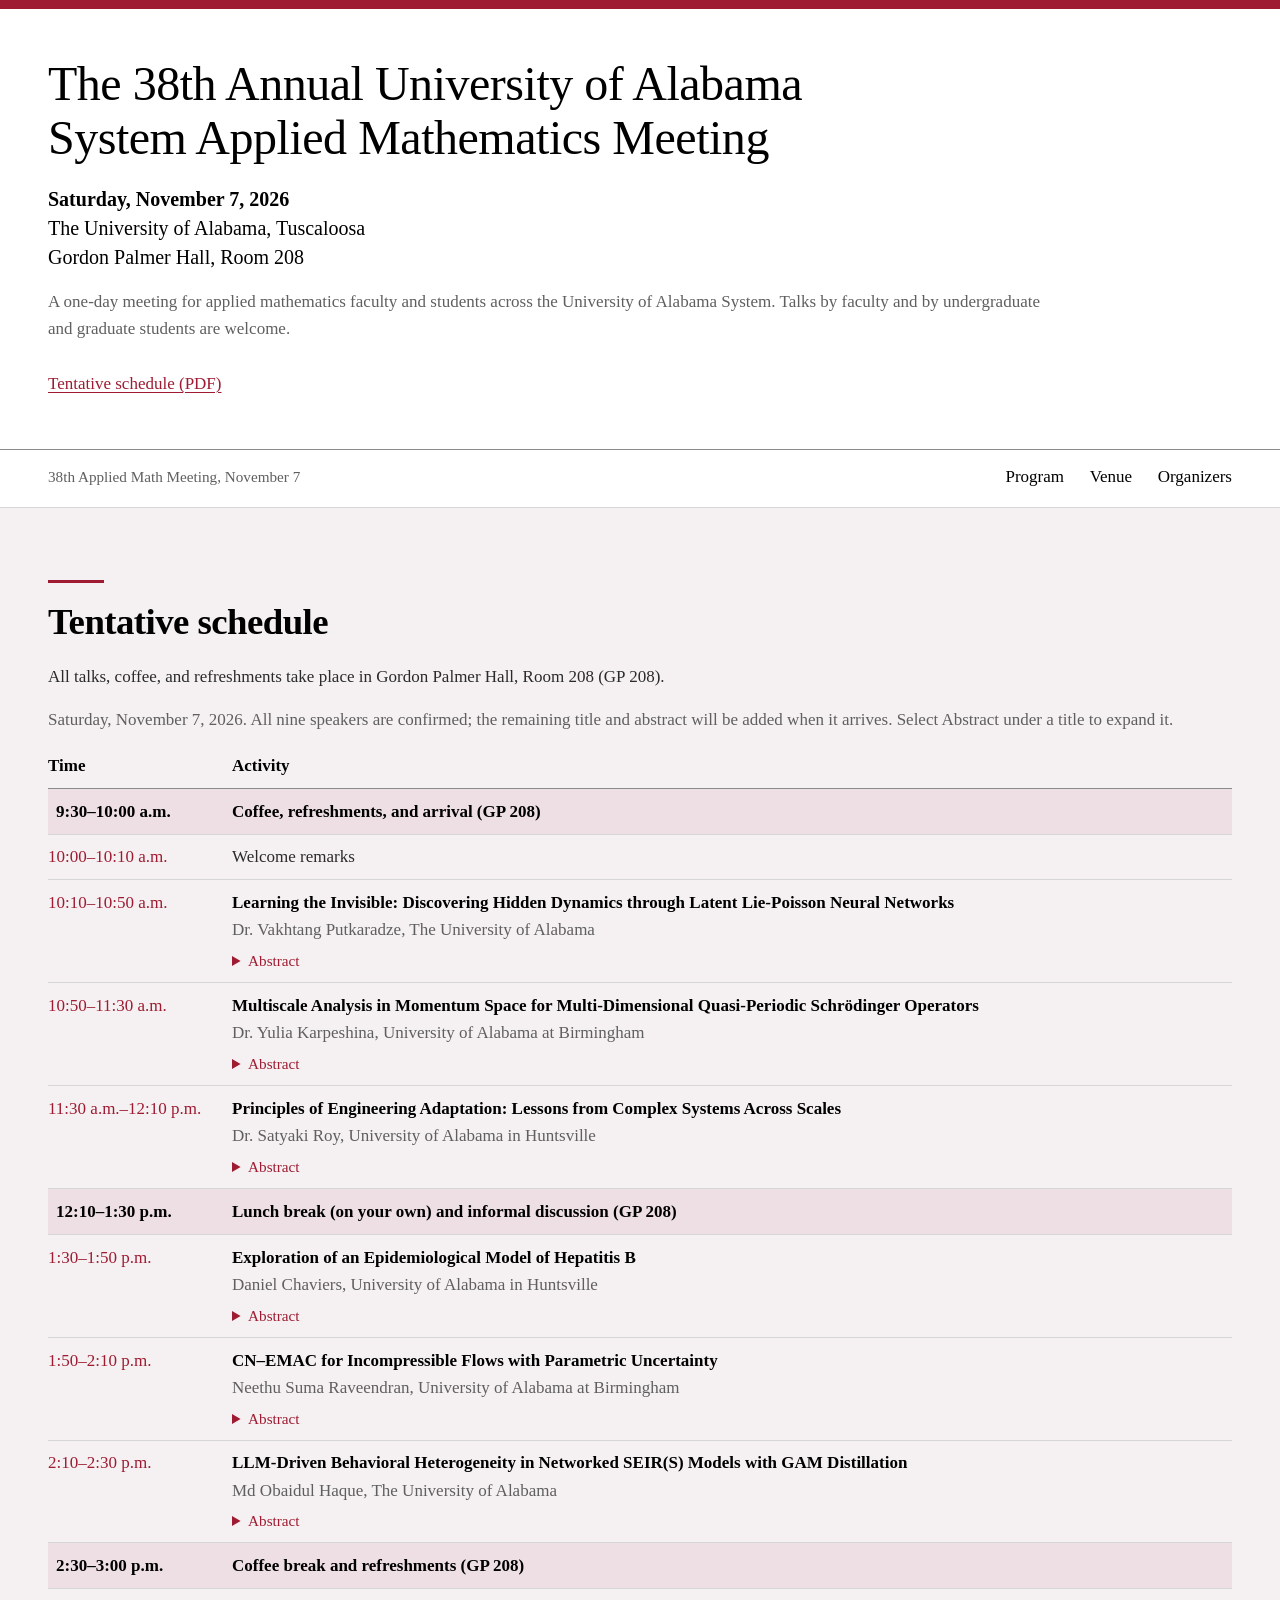
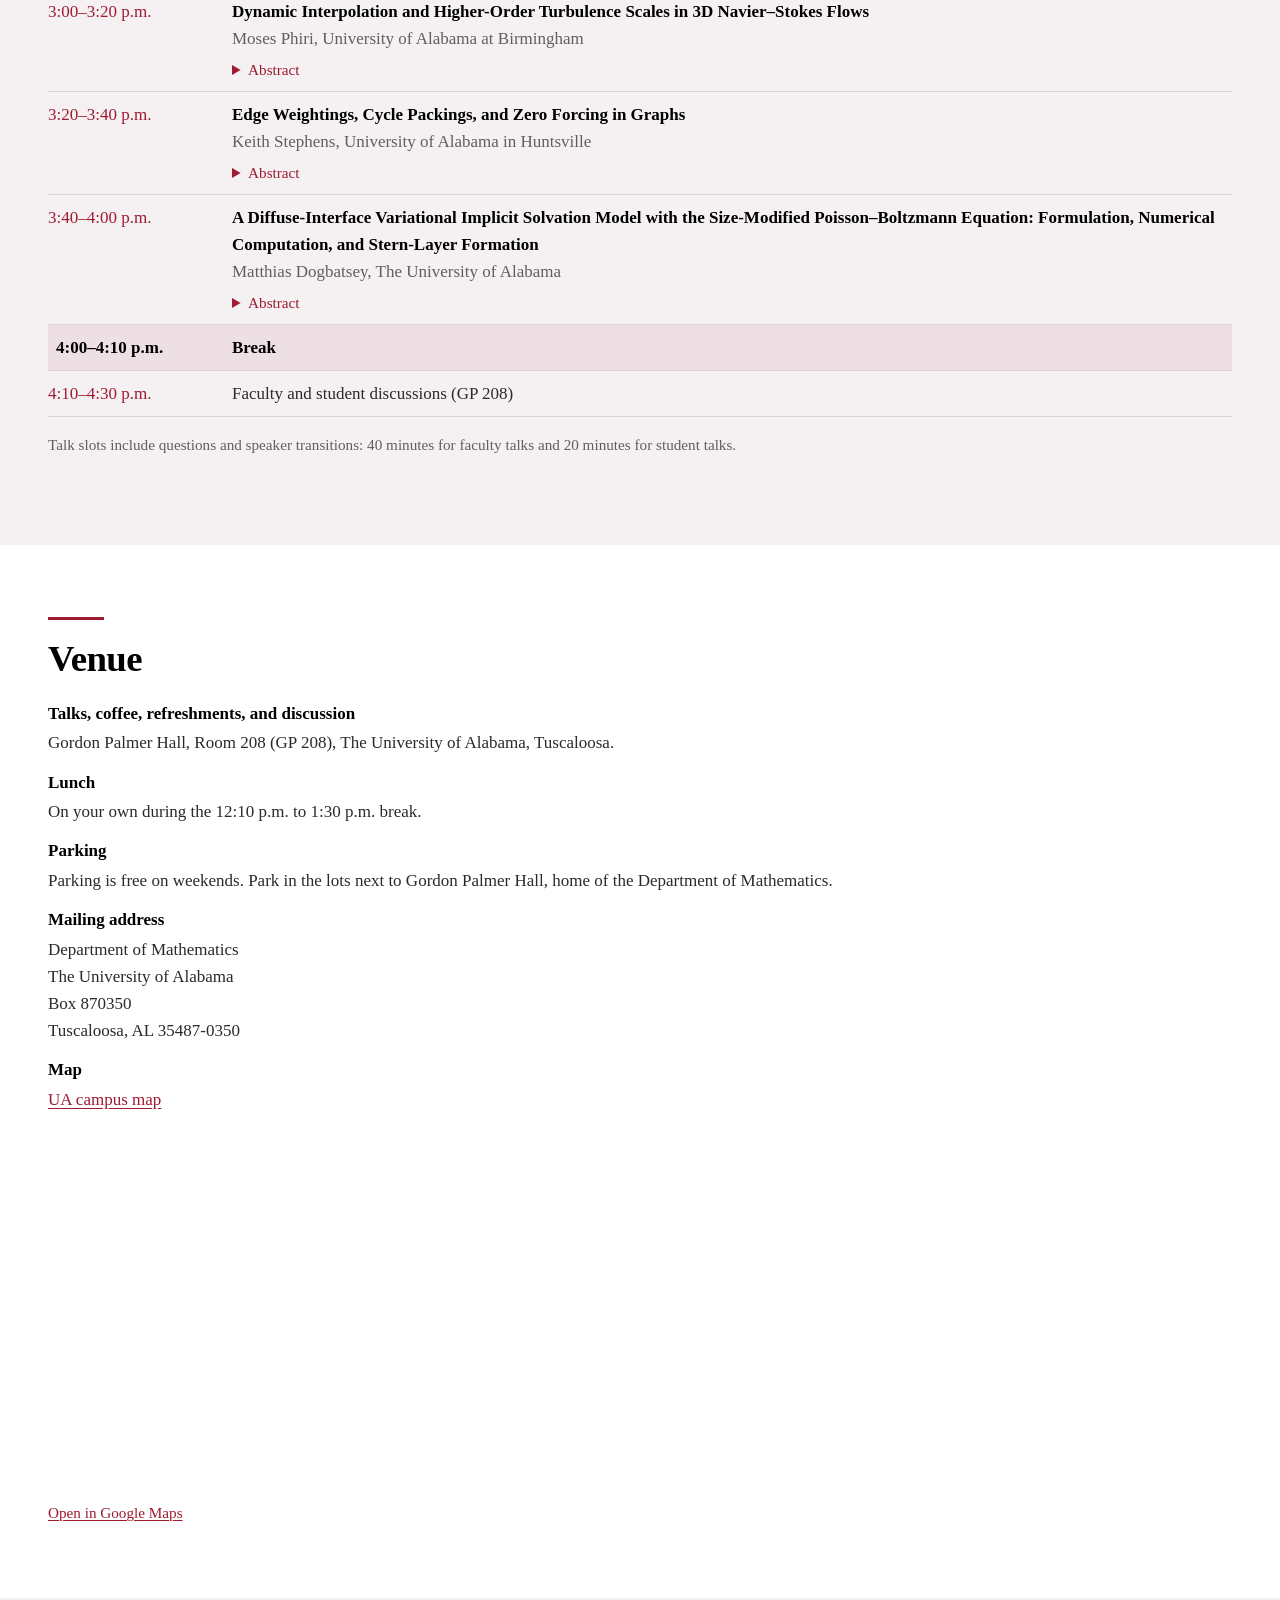
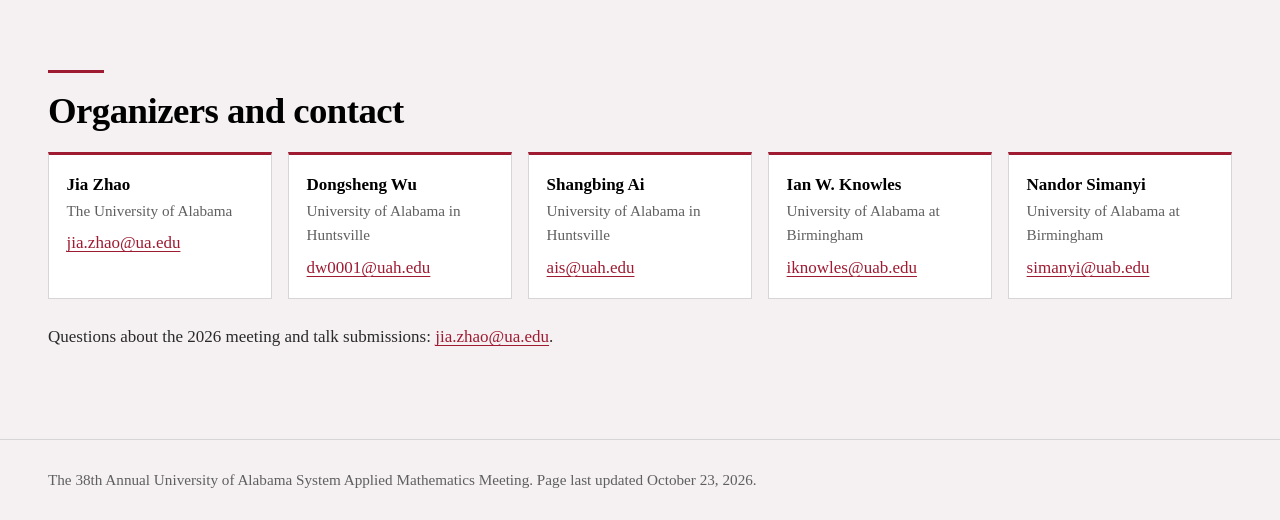
==== index.html @ a8239e3b "index.html: update edit-notes comment Co-Authored-By: Claude Opus 5.5 <noreply@anthropic.com>" ====
<!DOCTYPE html>
<html lang="en">
<head>
<meta charset="utf-8">
<meta name="viewport" content="width=device-width, initial-scale=1">
<title>UASAM 2026: The 38th Annual University of Alabama System Applied Mathematics Meeting</title>
<meta name="description" content="The 38th Annual University of Alabama System Applied Mathematics Meeting, Saturday, November 7, 2026, at The University of Alabama, Tuscaloosa. Program, venue, and organizers.">
<link rel="stylesheet" href="style.css?v=20261017">
<!--
  HOW TO EDIT THIS PAGE
  Fields still to be filled in before announcing are marked with <span class="tbd">…</span>.
  Search this file for "tbd" to find them all:
    (none open as of 2026-10-23)
  Each talk is recorded in abstracts/<campus>-<speaker>.md and rendered as
    <td><span class="talk-title">Title</span>
        <span class="speaker">Dr. Name, Campus</span>
        <details><summary>Abstract</summary><p>…</p></details></td>
  Mirror every row change in ../38th_Applied_Math_Meeting_Schedule.tex.
  When the schedule is final, change "Tentative schedule" to "Schedule" and
  regenerate assets/38th_Applied_Math_Meeting_Schedule.pdf from the .tex source.

  PAGE STRUCTURE
  Every top-level block is a full-width band that carries its own background;
  the inner <div class="wrap"> holds the text measure. Sections alternate
  between the paper and tinted bands (class="band band--tint"), so each one
  reads as a separate block. If you add or reorder a section, keep the
  alternation going and add its id to the <nav class="toc"> list.
-->
</head>
<body>

<header class="masthead" id="top">
  <div class="wrap">
    <h1>The 38th Annual University of Alabama System Applied Mathematics Meeting</h1>
    <p class="when-where">
      <span class="date">Saturday, November 7, 2026</span>
      <span>The University of Alabama, Tuscaloosa</span>
      <span>Gordon Palmer Hall, Room 208</span>
    </p>
    <p class="tentative">A one-day meeting for applied mathematics faculty and students across the University of Alabama System. Talks by faculty and by undergraduate and graduate students are welcome.</p>
    <ul class="actions">
      <!-- Hidden with the call for talks (2026-10-19):
      <li><a class="primary" href="#call-for-talks">Submit a talk by October 24</a></li>
      -->
      <li><a href="assets/38th_Applied_Math_Meeting_Schedule.pdf">Tentative schedule (PDF)</a></li>
    </ul>
  </div>
</header>

<nav class="toc" aria-label="On this page">
  <div class="wrap">
    <a class="toc-home" href="#top">38th Applied Math Meeting, November 7</a>
    <ul>
      <li><a href="#program">Program</a></li>
      <!-- <li><a href="#call-for-talks">Call for talks</a></li> -->
      <li><a href="#venue">Venue</a></li>
      <li><a href="#organizers">Organizers</a></li>
    </ul>
  </div>
</nav>

<section id="program" class="band band--tint">
  <div class="wrap">
    <h2>Tentative schedule</h2>
    <p>All talks, coffee, and refreshments take place in Gordon Palmer Hall, Room 208 (GP 208).</p>

    <table class="schedule">
      <caption>Saturday, November 7, 2026. All nine speakers are confirmed; the remaining title and abstract will be added when it arrives. Select Abstract under a title to expand it.</caption>
      <thead>
        <tr><th scope="col">Time</th><th scope="col">Activity</th></tr>
      </thead>
      <tbody>
        <tr class="break"><th scope="row">9:30–10:00 a.m.</th><td>Coffee, refreshments, and arrival (GP 208)</td></tr>
        <tr><th scope="row">10:00–10:10 a.m.</th><td>Welcome remarks</td></tr>
        <!-- Talk cells are rendered from abstracts/*.md; open slots keep class="slot" -->
        <tr><th scope="row">10:10–10:50 a.m.</th><td>
          <span class="talk-title">Learning the Invisible: Discovering Hidden Dynamics through Latent Lie-Poisson Neural Networks</span>
          <span class="speaker">Dr. Vakhtang Putkaradze, The University of Alabama</span>
          <details><summary>Abstract</summary><p>Many systems in mechanics, robotics, fluids, plasmas, and control have dynamics that are simplest in hidden momentum variables rather than in directly observed positions and velocities. This creates a natural question: can one learn the reduced physical dynamics from observable motion alone?</p><p>I will describe Latent Lie-Poisson Neural Networks (LLPNNs), a geometric machine-learning method that uses symmetry and Noether’s theorem to reconstruct hidden momentum trajectories from observed group motion. A neural network then learns the reduced Hamiltonian dynamics on the corresponding Lie-Poisson space, while Lie-group integration preserves the relevant geometric constraints over long times.</p><p>Examples include a generalized rigid body, Kirchhoff’s underwater vehicle, and multi-agent controlled vehicle systems. The results show that geometric reconstruction can improve long-time prediction in cases where black-box observable-space models do not contain enough information to define a closed dynamical system.</p></details>
        </td></tr>
        <tr><th scope="row">10:50–11:30 a.m.</th><td>
          <span class="talk-title">Multiscale Analysis in Momentum Space for Multi-Dimensional Quasi-Periodic Schrödinger Operators</span>
          <span class="speaker">Dr. Yulia Karpeshina, University of Alabama at Birmingham</span>
          <details><summary>Abstract</summary><p>We consider Schrödinger operators <i>H</i> = −Δ + <i>V</i>(<i>x</i>) in ℝ<sup>d</sup>, <i>d</i> ≥ 2, with quasi-periodic potentials <i>V</i>(<i>x</i>). We prove that the absolutely continuous spectrum of a generic <i>H</i> contains a semi-axis [λ<sub>*</sub>, ∞). We also construct a family of eigenfunctions of the absolutely continuous spectrum; these eigenfunctions are small perturbations of the exponentials. The existence of ballistic transport is proven. The proof is based on the multi-scale analysis in the momentum space. This is joint work with Leonid Parnovski and Roman Shterenberg.</p></details>
        </td></tr>
        <tr><th scope="row">11:30 a.m.–12:10 p.m.</th><td>
          <span class="talk-title">Principles of Engineering Adaptation: Lessons from Complex Systems Across Scales</span>
          <span class="speaker">Dr. Satyaki Roy, University of Alabama in Huntsville</span>
          <details><summary>Abstract</summary><p>Complex systems often achieve robustness, efficiency, and adaptability without centralized control. System-level capabilities emerge from the organization of local interactions, feedback, and adaptation across multiple scales. This talk explores how these principles can inform the engineering of adaptive networked systems, drawing on examples from biological, technological, and healthcare systems. We begin with transcriptional regulatory networks, where recurring network motifs and their higher-order organization reveal structural principles associated with efficiency, robustness, and response to perturbations, motivating bio-inspired approaches to distributed sensing, in which local feedback and self-regulation enable sensor networks to balance energy consumption, information throughput, and quality of service. We extend these ideas to healthcare, where decentralized and federated learning provides a framework for collaborative intelligence under constraints of privacy, data ownership, heterogeneity, and trust. Finally, we consider systems in which adaptation occurs across coupled network layers, focusing on the interplay between information diffusion and infectious disease transmission. We develop a multiplex network framework in which social influence propagates through an inferred social network while disease dynamics evolve through a physical-contact network governed by epidemic dynamics. This coupling provides a computational framework for studying behavioral response, quarantine, and epidemic control when the underlying social and physical networks are only partially observable. Across these domains, we conclude that a common principle emerges: effective adaptation depends not only on individual components, but on how they are organized and how they interact with one another and their environment.</p></details>
        </td></tr>
        <tr class="break"><th scope="row">12:10–1:30 p.m.</th><td>Lunch break (on your own) and informal discussion (GP 208)</td></tr>
        <tr><th scope="row">1:30–1:50 p.m.</th><td>
          <span class="talk-title">Exploration of an Epidemiological Model of Hepatitis B</span>
          <span class="speaker">Daniel Chaviers, University of Alabama in Huntsville</span>
          <details><summary>Abstract</summary><p>Infection with the hepatitis B virus (HBV) causes long-term harm to the liver, often resulting in cirrhosis, liver failure, and liver cancer. HBV is transmitted via fluid contact, and a particular concern is transmission in childbirth. Vaccination can prevent infection, and is over 95% effective, but vaccination is not universal. In this talk, we provide a brief overview of a SEICR-type epidemiological model for the disease. We investigate various aspects of the model that are of interest in more general investigations of dynamical systems (e.g. well-posedness, equilibria, stability), and explain their application to our model. We follow up with a control-theoretic analysis on the role of vaccination in our model, and pre-empt questions for future research into the control of HBV and the mathematical role of vertical transmission.</p></details>
        </td></tr>
        <tr><th scope="row">1:50–2:10 p.m.</th><td>
          <span class="talk-title">CN–EMAC for Incompressible Flows with Parametric Uncertainty</span>
          <span class="speaker">Neethu Suma Raveendran, University of Alabama at Birmingham</span>
          <details><summary>Abstract</summary><p>Accurate simulation of incompressible flows becomes particularly challenging when physical parameters are uncertain and the finite element velocity satisfies the incompressibility constraint only weakly. In this talk, we present a fully discrete Crank–Nicolson energy–momentum–angular-momentum conserving (CN–EMAC) finite element method for parameterized Navier–Stokes equations. It is coupled with stochastic collocation method, reducing the stochastic problem to independent deterministic solves at the collocation points.</p><p>We establish unconditional energy stability and derive a velocity error estimate of order <i>O</i>(<i>h</i><sup><i>k</i></sup> + Δ<i>t</i><sup>2</sup>). For inviscid, unforced flow, the fully converged scheme without grad–div stabilization conserves kinetic energy, linear momentum, and angular momentum. Numerical experiments verify the predicted accuracy and demonstrate the method’s conservation properties and robustness for several benchmark flows.</p></details>
        </td></tr>
        <tr><th scope="row">2:10–2:30 p.m.</th><td>
          <span class="talk-title">LLM-Driven Behavioral Heterogeneity in Networked SEIR(S) Models with GAM Distillation</span>
          <span class="speaker">Md Obaidul Haque, The University of Alabama</span>
          <details><summary>Abstract</summary><p>Human behavior has a large impact on epidemic dynamics, yet classical compartmental models usually treat individuals as homogeneous and their protective behavior as absent or fixed. We develop a hybrid networked SEIR framework in which a large language model (LLM) provides each agent’s behavioral decisions. Agent profiles, epidemic conditions, social influence, and policy signals are encoded as natural-language prompts, and the LLM returns a willingness-to-comply score that sets the agent’s self-protection level. Single-factor experiments show distinct, demographically structured infection burdens across age, occupation, and income groups, which no-protection, heuristic, and fixed-mean baselines fail to reproduce. We then reformulate the model as an SEIRS continuous-time Markov chain driven by independent Poisson clocks with waning immunity. Because querying the LLM for every decision is slow and costly, we replace it with a distilled, interpretable generalized additive model (GAM) trained on current-state inputs. In preliminary validation, the GAM surrogate reproduces the LLM-driven epidemic trajectories. It enables faster simulations at no API cost, opening a path to large-population studies of LLM-driven behavior.</p></details>
        </td></tr>
        <tr class="break"><th scope="row">2:30–3:00 p.m.</th><td>Coffee break and refreshments (GP 208)</td></tr>
        <tr><th scope="row">3:00–3:20 p.m.</th><td>
          <span class="talk-title">Dynamic Interpolation and Higher-Order Turbulence Scales in 3D Navier–Stokes Flows</span>
          <span class="speaker">Moses Phiri, University of Alabama at Birmingham</span>
          <details><summary>Abstract</summary><p>We investigate the three-dimensional unforced Navier–Stokes equations through the interaction between spatial analyticity and the geometric sparseness of regions of intense fluid activity (i.e., regions where the fluid’s motion varies sharply). Viewing higher-order derivative ratios as turbulence scales, we introduce time-weighted bridge inequalities quantifying ratios between lower- and higher-order derivative norms. These time weights provide a less restrictive environment for the ratios giving the construction more flexibility and they are chosen in such a way that the resulting lower bound on the radius of analyticity dominates the sparseness scale of the super-level sets, which indicates that the flow entered the dissipation regime. Combining this scale comparison with a harmonic-measure maximum principle on one-dimensional sparse sets yields a contraction in the relevant derivative norm, thereby excluding a general class of blow-up scenarios. Consequently, the strong solution extends analytically beyond the candidate blow-up time.</p></details>
        </td></tr>
        <tr><th scope="row">3:20–3:40 p.m.</th><td>
          <span class="talk-title">Edge Weightings, Cycle Packings, and Zero Forcing in Graphs</span>
          <span class="speaker">Keith Stephens, University of Alabama in Huntsville</span>
          <details><summary>Abstract</summary><p>The topic of zero forcing in graph theory has been extensively investigated because the zero forcing number—a graph parameter—has strong connections to the question of the maximum nullity of an adjacency-type matrix for a graph. Zero forcing is a game played on the vertices of a graph in which some vertices start out black, the rest white. If a black vertex has only one white neighbor, it may color that neighbor black, in which case it is called a forcing vertex and its neighbor is said to have been forced; the game continues until all vertices are black, or until there is not another black vertex with a solitary white neighbor.</p><p>This talk explores the connections between zero forcing and girth, the length of a shortest cycle in a graph. Work of Davila and Kenter has found a lower bound for the zero forcing number in terms of minimum degree (minimum number of neighbors among all vertices) and girth. We improve upon this lower bound for graphs with relatively large girth, by tying the question of zero forcing to problems involving edge weightings of graphs.</p><p>The connection arises by considering, for a graph on which the zero forcing game is played, a subgraph consisting of, roughly speaking, the forcing vertices. Specifically, we investigate the minimum number of edges such a graph can have, given information about its cyclotomic number (number of edges which must be removed to eliminate all cycles). This number turns out to be equal to the minimum possible total value of a member of a certain class of edge weightings, where an edge weighting here means an assignment of a nonnegative integer value to each edge in a graph subject to certain constraints on the sum of the edge weights in each cycle.</p></details>
        </td></tr>
        <tr><th scope="row">3:40–4:00 p.m.</th><td>
          <span class="talk-title">A Diffuse-Interface Variational Implicit Solvation Model with the Size-Modified Poisson–Boltzmann Equation: Formulation, Numerical Computation, and Stern-Layer Formation</span>
          <span class="speaker">Matthias Dogbatsey, The University of Alabama</span>
          <details><summary>Abstract</summary><p>Diffuse-interface variational implicit solvation models (VISMs) enable efficient computation of ensemble average solvation energies without costly molecular dynamics sampling. However, the underlying coupled nonlinear PDEs remain computationally demanding, and the classical Poisson–Boltzmann model neglects finite ion size, predicting unphysically high concentrations near molecular surfaces. We present the first numerical realization of the diffuse-interface VISM, developed to date only analytically, and the first to incorporate steric effects via the fully nonlinear size-modified Poisson–Boltzmann (SMPB) equation, coupled to a <i>p</i>-Laplace equation that determines the solute-solvent interface variationally rather than prescribing it. Our solver combines an alternating direction implicit scheme with an inexact Newton–Krylov method, stabilized by a coupling relaxation strategy. We validate against manufactured solutions and biomolecular benchmarks, and show that both steric ion effects and short-range Lennard-Jones repulsion are required for a Stern layer to emerge.</p></details>
        </td></tr>
        <tr class="break"><th scope="row">4:00–4:10 p.m.</th><td>Break</td></tr>
        <tr><th scope="row">4:10–4:30 p.m.</th><td>Faculty and student discussions (GP 208)</td></tr>
      </tbody>
    </table>
    <p class="schedule-note">Talk slots include questions and speaker transitions: 40 minutes for faculty talks and 20 minutes for student talks.</p>
  </div>
</section>

<!-- Call for talks hidden 2026-10-19 (all nine speakers confirmed). To restore, uncomment this
     section, the toc link, and the hero button, and swap the venue/organizers band classes back.
<section id="call-for-talks" class="band">
  <div class="wrap">
    <h2>Call for talks</h2>
    <p>Faculty, postdocs, and undergraduate and graduate students from any University of Alabama System campus are invited to give a talk. Contributions on any topic in applied and computational mathematics are welcome.</p>
    <dl>
      <dt>What to send</dt>
      <dd>Your name, affiliation, whether you are faculty or a student, the talk title, and a short abstract.</dd>
      <dt>Where to send it</dt>
      <dd>Email Jia Zhao at <a href="mailto:jia.zhao@ua.edu">jia.zhao@ua.edu</a>.</dd>
      <dt>Deadline</dt>
      <dd>Saturday, October 24, 2026, for both talk submissions and registration.</dd>
      <dt>Talk length</dt>
      <dd>40 minutes for faculty talks and 20 minutes for student talks, including questions.</dd>
      <dt>Attending without a talk</dt>
      <dd>You are welcome. Please email the same address by October 24 so we can plan refreshments.</dd>
    </dl>
  </div>
</section>
-->

<section id="venue" class="band">
  <div class="wrap">
    <h2>Venue</h2>
    <dl>
      <dt>Talks, coffee, refreshments, and discussion</dt>
      <dd>Gordon Palmer Hall, Room 208 (GP 208), The University of Alabama, Tuscaloosa.</dd>
      <dt>Lunch</dt>
      <dd>On your own during the 12:10 p.m. to 1:30 p.m. break.</dd>
      <dt>Parking</dt>
      <dd>Parking is free on weekends. Park in the lots next to Gordon Palmer Hall, home of the Department of Mathematics.</dd>
      <dt>Mailing address</dt>
      <dd><address>Department of Mathematics<br>The University of Alabama<br>Box 870350<br>Tuscaloosa, AL 35487-0350</address></dd>
      <dt>Map</dt>
      <dd><a href="https://map.ua.edu/">UA campus map</a></dd>
    </dl>
    <div class="map">
      <iframe title="Map of Gordon Palmer Hall, The University of Alabama" src="https://www.google.com/maps?q=Gordon+Palmer+Hall,+Tuscaloosa,+AL+35487&amp;output=embed" loading="lazy" referrerpolicy="no-referrer-when-downgrade" allowfullscreen></iframe>
      <p><a href="https://www.google.com/maps/search/?api=1&amp;query=Gordon+Palmer+Hall,+Tuscaloosa,+AL+35487">Open in Google Maps</a></p>
    </div>
  </div>
</section>

<section id="organizers" class="band band--tint">
  <div class="wrap">
    <h2>Organizers and contact</h2>
    <ul class="people">
      <li><span class="name">Jia Zhao</span><span class="aff">The University of Alabama</span><a href="mailto:jia.zhao@ua.edu">jia.zhao@ua.edu</a></li>
      <li><span class="name">Dongsheng Wu</span><span class="aff">University of Alabama in Huntsville</span><a href="mailto:dw0001@uah.edu">dw0001@uah.edu</a></li>
      <li><span class="name">Shangbing Ai</span><span class="aff">University of Alabama in Huntsville</span><a href="mailto:ais@uah.edu">ais@uah.edu</a></li>
      <li><span class="name">Ian W. Knowles</span><span class="aff">University of Alabama at Birmingham</span><a href="mailto:iknowles@uab.edu">iknowles@uab.edu</a></li>
      <li><span class="name">Nandor Simanyi</span><span class="aff">University of Alabama at Birmingham</span><a href="mailto:simanyi@uab.edu">simanyi@uab.edu</a></li>
    </ul>
    <p>Questions about the 2026 meeting and talk submissions: <a href="mailto:jia.zhao@ua.edu">jia.zhao@ua.edu</a>.</p>
  </div>
</section>

<footer class="band--tint">
  <div class="wrap">
    <p>The 38th Annual University of Alabama System Applied Mathematics Meeting. Page last updated October 23, 2026.</p>
  </div>
</footer>

<script>
/* Pins the section navigation and marks the section currently being read.
   Plain vanilla JS, no library. The page works fully without it. */
(function () {
  var nav = document.querySelector('.toc');
  if (!nav) return;

  var onScroll = function () {
    nav.classList.toggle('is-stuck', nav.getBoundingClientRect().top <= 0);
  };
  window.addEventListener('scroll', onScroll, { passive: true });
  onScroll();

  /* Anchor jumps must clear the pinned bar. Its height changes when the links
     wrap, so measure it rather than trusting the value in the stylesheet. */
  var setNavHeight = function () {
    var h = Math.ceil(nav.getBoundingClientRect().height) + 12;
    document.documentElement.style.setProperty('--nav-height', h + 'px');
  };
  setNavHeight();
  window.addEventListener('resize', setNavHeight);

  if (!('IntersectionObserver' in window)) return;

  var links = {}, sections = [], seen = Object.create(null);
  Array.prototype.forEach.call(nav.querySelectorAll('a[href^="#"]'), function (a) {
    var target = document.getElementById(a.getAttribute('href').slice(1));
    if (target && target.tagName === 'SECTION') { links[target.id] = a; sections.push(target); }
  });
  if (!sections.length) return;

  /* The detection band is a thin strip below the pinned bar: the schedule is
     taller than the viewport, so without it several sections match at once. */
  var mark = function (current) {
    for (var id in links) links[id].classList.toggle('is-current', id === current);
  };

  var update = function () {
    var doc = document.documentElement;
    /* The last section is shorter than the detection band, so it would never
       match on its own: at the end of the page it is what is being read. */
    if (window.scrollY + window.innerHeight >= doc.scrollHeight - 2) {
      mark(sections[sections.length - 1].id);
      return;
    }
    var current = null;
    sections.forEach(function (s) { if (seen[s.id]) current = s.id; });
    if (current) mark(current);
    else if (window.scrollY < sections[0].offsetTop) mark(null);
  };

  var observer = new IntersectionObserver(function (entries) {
    entries.forEach(function (e) { seen[e.target.id] = e.isIntersecting; });
    update();
  }, { rootMargin: '-76px 0px -70% 0px' });
  sections.forEach(function (s) { observer.observe(s); });
  window.addEventListener('scroll', update, { passive: true });
})();
</script>

</body>
</html>
---- style.css ----
/* 38th Annual University of Alabama System Applied Mathematics Meeting
   Hand-written stylesheet. No frameworks, no external fonts or scripts.

   Page structure: each top-level block (masthead, nav, section, footer) is a
   full-bleed "band" that carries the background; an inner .wrap holds the
   measure. Sections alternate paper / tint and each opens with a crimson rule,
   so every section reads as its own block. */

:root {
  --crimson: #9e1b32;          /* UA crimson */
  --crimson-deep: #7a1427;
  --crimson-wash: #eddfe3;     /* shading for breaks in the schedule */
  --paper: #ffffff;
  --band: #f5f1f2;             /* alternating section background */
  --ink: #000000;
  --ink-body: #2a2a2a;
  --ink-muted: #5f5f5f;
  --rule: #d6d6d6;
  --rule-strong: #8a8a8a;
  --tbd-bg: #fff4c2;
  --tbd-ink: #5a4300;
  --sticky-shadow: 0 1px 0 rgba(0, 0, 0, 0.09), 0 6px 14px rgba(0, 0, 0, 0.07);
  --measure: 62rem;
  --measure-wide: 78rem;
  --nav-height: 4.5rem;
}

@media (prefers-color-scheme: dark) {
  :root {
    --crimson: #e2647b;
    --crimson-deep: #f08ea0;
    --crimson-wash: #3d1922;
    --paper: #161616;
    --band: #1e1a1c;
    --ink: #ffffff;
    --ink-body: #dcdcdc;
    --ink-muted: #a3a3a3;
    --rule: #3a3a3a;
    --rule-strong: #7a7a7a;
    --tbd-bg: #4a3a00;
    --tbd-ink: #ffe9a3;
    --sticky-shadow: 0 1px 0 rgba(0, 0, 0, 0.6), 0 6px 14px rgba(0, 0, 0, 0.5);
  }
}

* { box-sizing: border-box; }

html { color-scheme: light dark; }

body {
  margin: 0;
  background: var(--paper);
  color: var(--ink-body);
  font-family: "Iowan Old Style", "Palatino Linotype", "Book Antiqua", Palatino, Georgia, "Times New Roman", serif;
  font-size: 1.0625rem;
  line-height: 1.6;
  border-top: 0.6rem solid var(--crimson);
}

a {
  color: var(--crimson);
  text-decoration-thickness: 1px;
  text-underline-offset: 0.15em;
}
a:hover { color: var(--crimson-deep); }
a:focus-visible,
summary:focus-visible {
  outline: 3px solid var(--crimson);
  outline-offset: 3px;
}

/* Keep anything scrolled to by a link or by keyboard focus clear of the
   pinned navigation bar. */
:is(a, summary, [tabindex]) { scroll-margin-top: calc(var(--nav-height) + 1rem); }

/* Bands and the measure inside them */

.wrap {
  max-width: var(--measure-wide);
  margin: 0 auto;
  padding-left: 2rem;
  padding-right: 2rem;
}

.band { padding: 4.5rem 0; }
.band--tint { background: var(--band); }

@media (max-width: 34rem) {
  .wrap { padding-left: 1.25rem; padding-right: 1.25rem; }
  .band { padding: 3rem 0; }
}

/* Masthead */

.masthead { padding: 3rem 0 3.25rem; }

.masthead h1 {
  margin: 0;
  color: var(--ink);
  font-weight: 400;
  font-size: clamp(1.9rem, 4.6vw, 3rem);
  line-height: 1.12;
  letter-spacing: -0.01em;
  text-wrap: balance;
}

.masthead .when-where {
  margin: 1.25rem 0 0;
  font-size: 1.25rem;
  line-height: 1.45;
  color: var(--ink);
}
.masthead .when-where span { display: block; }
.masthead .when-where .date { font-weight: 700; }

.masthead .tentative {
  margin: 1rem 0 0;
  color: var(--ink-muted);
  max-width: var(--measure);
}

.actions {
  margin: 1.75rem 0 0;
  padding: 0;
  list-style: none;
  display: flex;
  flex-wrap: wrap;
  gap: 0.75rem 1.5rem;
}
.actions a.primary {
  display: inline-block;
  background: var(--crimson);
  color: #fff;
  padding: 0.6rem 1.1rem;
  text-decoration: none;
  border-radius: 2px;
}
.actions a.primary:hover { background: var(--crimson-deep); color: #fff; }
.actions li { display: flex; align-items: center; }

/* In-page navigation, pinned to the top while scrolling */

.toc {
  position: sticky;
  top: 0;
  z-index: 10;
  margin: 0;
  padding: 0.8rem 0;
  background: var(--paper);
  border-top: 1px solid var(--rule-strong);
  border-bottom: 1px solid var(--rule);
}
.toc.is-stuck {
  border-top-color: transparent;
  box-shadow: var(--sticky-shadow);
}
.toc .wrap {
  display: flex;
  flex-wrap: wrap;
  align-items: baseline;
  gap: 0.4rem 2rem;
}
.toc-home {
  color: var(--ink-muted);
  font-size: 0.95rem;
  text-decoration: none;
}
.toc-home:hover { color: var(--crimson); text-decoration: underline; }
@media (max-width: 48rem) { .toc-home { display: none; } }

.toc ul {
  margin: 0 0 0 auto;
  padding: 0;
  list-style: none;
  display: flex;
  flex-wrap: wrap;
  gap: 0.3rem 1.6rem;
}
.toc a:not(.toc-home) {
  display: inline-block;
  color: var(--ink);
  text-decoration: none;
  padding-bottom: 0.15rem;
  border-bottom: 2px solid transparent;
}
.toc a:not(.toc-home):hover {
  color: var(--crimson);
  border-bottom-color: var(--rule-strong);
}
.toc a.is-current {
  color: var(--crimson);
  font-weight: 700;
  border-bottom-color: var(--crimson);
}

/* Keep the pinned bar to a single row on a phone: it stays on screen the whole
   time, so it must not eat the viewport. --nav-height is the static fallback
   for the no-JavaScript case; the script replaces it with the measured height. */
@media (max-width: 34rem) {
  :root { --nav-height: 6.5rem; }
  .toc { padding: 0.6rem 0; }
  .toc ul { gap: 0.25rem 1rem; font-size: 0.95rem; }
}

/* Sections */

section { scroll-margin-top: var(--nav-height); }

h2 {
  margin: 0 0 1.25rem;
  color: var(--ink);
  font-weight: 700;
  font-size: clamp(1.8rem, 3vw, 2.3rem);
  line-height: 1.15;
  letter-spacing: -0.015em;
}
section h2::before {
  content: "";
  display: block;
  width: 3.5rem;
  height: 3px;
  margin-bottom: 1.1rem;
  background: var(--crimson);
}

h3 {
  margin: 1.75rem 0 0.5rem;
  color: var(--ink);
  font-weight: 700;
  font-size: 1.125rem;
}

p, ul, ol, dl { max-width: var(--measure); }
p { margin: 0 0 1rem; }

/* Schedule table: the centerpiece of the page */

.schedule {
  width: 100%;
  border-collapse: collapse;
  margin: 0.5rem 0 1rem;
  font-variant-numeric: tabular-nums;
}
.schedule caption {
  text-align: left;
  caption-side: top;
  padding: 0 0 0.6rem;
  color: var(--ink-muted);
}
.schedule th,
.schedule td {
  text-align: left;
  vertical-align: top;
  padding: 0.55rem 0.75rem 0.55rem 0;
  border-bottom: 1px solid var(--rule);
}
.schedule thead th {
  color: var(--ink);
  border-bottom: 1px solid var(--rule-strong);
  font-weight: 700;
}
.schedule th[scope="row"] {
  width: 11.5rem;
  white-space: nowrap;
  font-weight: 400;
  color: var(--crimson);
}
.schedule tr.break td,
.schedule tr.break th {
  background: var(--crimson-wash);
  font-weight: 700;
  color: var(--ink);
}
.schedule tr.break th { padding-left: 0.5rem; }
.schedule tr.break td { padding-right: 0.5rem; }
.schedule .slot { color: var(--ink-muted); font-style: italic; }

/* Talk cells: title, speaker, and a collapsible abstract */
.schedule .talk-title { display: block; color: var(--ink); font-weight: 600; }
.schedule .speaker { display: block; color: var(--ink-muted); }
.schedule details { margin-top: 0.35rem; }
.schedule summary {
  cursor: pointer;
  color: var(--crimson);
  width: max-content;
  max-width: 100%;
  font-size: 0.95rem;
}
.schedule summary:hover { color: var(--crimson-deep); text-decoration: underline; }
.schedule details p { margin: 0.5rem 0 0; max-width: var(--measure); }

.schedule-note {
  font-size: 0.95rem;
  color: var(--ink-muted);
}

@media (max-width: 34rem) {
  .schedule th[scope="row"] {
    width: 7.5rem;
    white-space: normal;
  }
}

/* Definition lists (call for talks, venue) */

dl { margin: 0 0 1rem; }
dt { font-weight: 700; color: var(--ink); margin-top: 0.75rem; }
dd { margin: 0.15rem 0 0; }

address { font-style: normal; }

.map { max-width: var(--measure-wide); margin: 1.25rem 0 0; }
.map iframe {
  display: block;
  width: 100%;
  height: 360px;
  border: 0;
  border-radius: 2px;
}
.map p { margin: 0.5rem 0 0; font-size: 0.95rem; }
@media (max-width: 34rem) { .map iframe { height: 260px; } }

/* Organizers */

.people {
  list-style: none;
  padding: 0;
  margin: 0 0 1.5rem;
  max-width: none;
  display: grid;
  grid-template-columns: 1fr;
  gap: 1rem;
}
/* Explicit column counts rather than auto-fit: there are five organizers, and
   auto-fit leaves a lone card stranded on a second row at common widths. */
@media (min-width: 34rem) { .people { grid-template-columns: repeat(2, 1fr); } }
@media (min-width: 56rem) { .people { grid-template-columns: repeat(3, 1fr); } }
@media (min-width: 72rem) { .people { grid-template-columns: repeat(5, 1fr); } }
.people li {
  padding: 1rem 1.1rem 1.1rem;
  background: var(--paper);
  border: 1px solid var(--rule);
  border-top: 3px solid var(--crimson);
}
.people .name {
  display: block;
  color: var(--ink);
  font-weight: 700;
}
.people .aff {
  display: block;
  color: var(--ink-muted);
  font-size: 0.95rem;
  margin-bottom: 0.4rem;
}

/* Placeholders that must be filled in before announcing */

.tbd {
  background: var(--tbd-bg);
  color: var(--tbd-ink);
  padding: 0 0.3em;
  border-radius: 2px;
  font-style: normal;
}

/* Previous meeting: talk list with collapsible abstracts */

.talks {
  list-style: none;
  padding: 0;
  margin: 0 0 1rem;
  max-width: var(--measure);
}
.talks > li {
  padding: 0.9rem 0;
  border-bottom: 1px solid var(--rule);
}
.talks > li:first-child { border-top: 1px solid var(--rule-strong); }
.talks .title { color: var(--ink); }
.talks .speaker { display: block; color: var(--ink-muted); }
.talks details { margin-top: 0.4rem; }
.talks summary {
  cursor: pointer;
  color: var(--crimson);
  width: max-content;
  max-width: 100%;
}
.talks summary:hover { color: var(--crimson-deep); text-decoration: underline; }
.talks details p { margin: 0.5rem 0 0; }

footer {
  padding: 1.75rem 0;
  border-top: 1px solid var(--rule);
  color: var(--ink-muted);
  font-size: 0.95rem;
}
footer p { margin: 0; }

@media (prefers-reduced-motion: no-preference) {
  html { scroll-behavior: smooth; }
}

@media print {
  body { border-top: none; color: #000; }
  .actions, .toc { display: none; }
  a { color: #000; text-decoration: none; }
  .band { padding: 1.25rem 0; }
  .band--tint,
  .people li,
  .schedule tr.break td,
  .schedule tr.break th { background: none; }
  .people li { border: 1px solid #999; }
  section h2::before { background: #000; }
  .map iframe { display: none; }
}
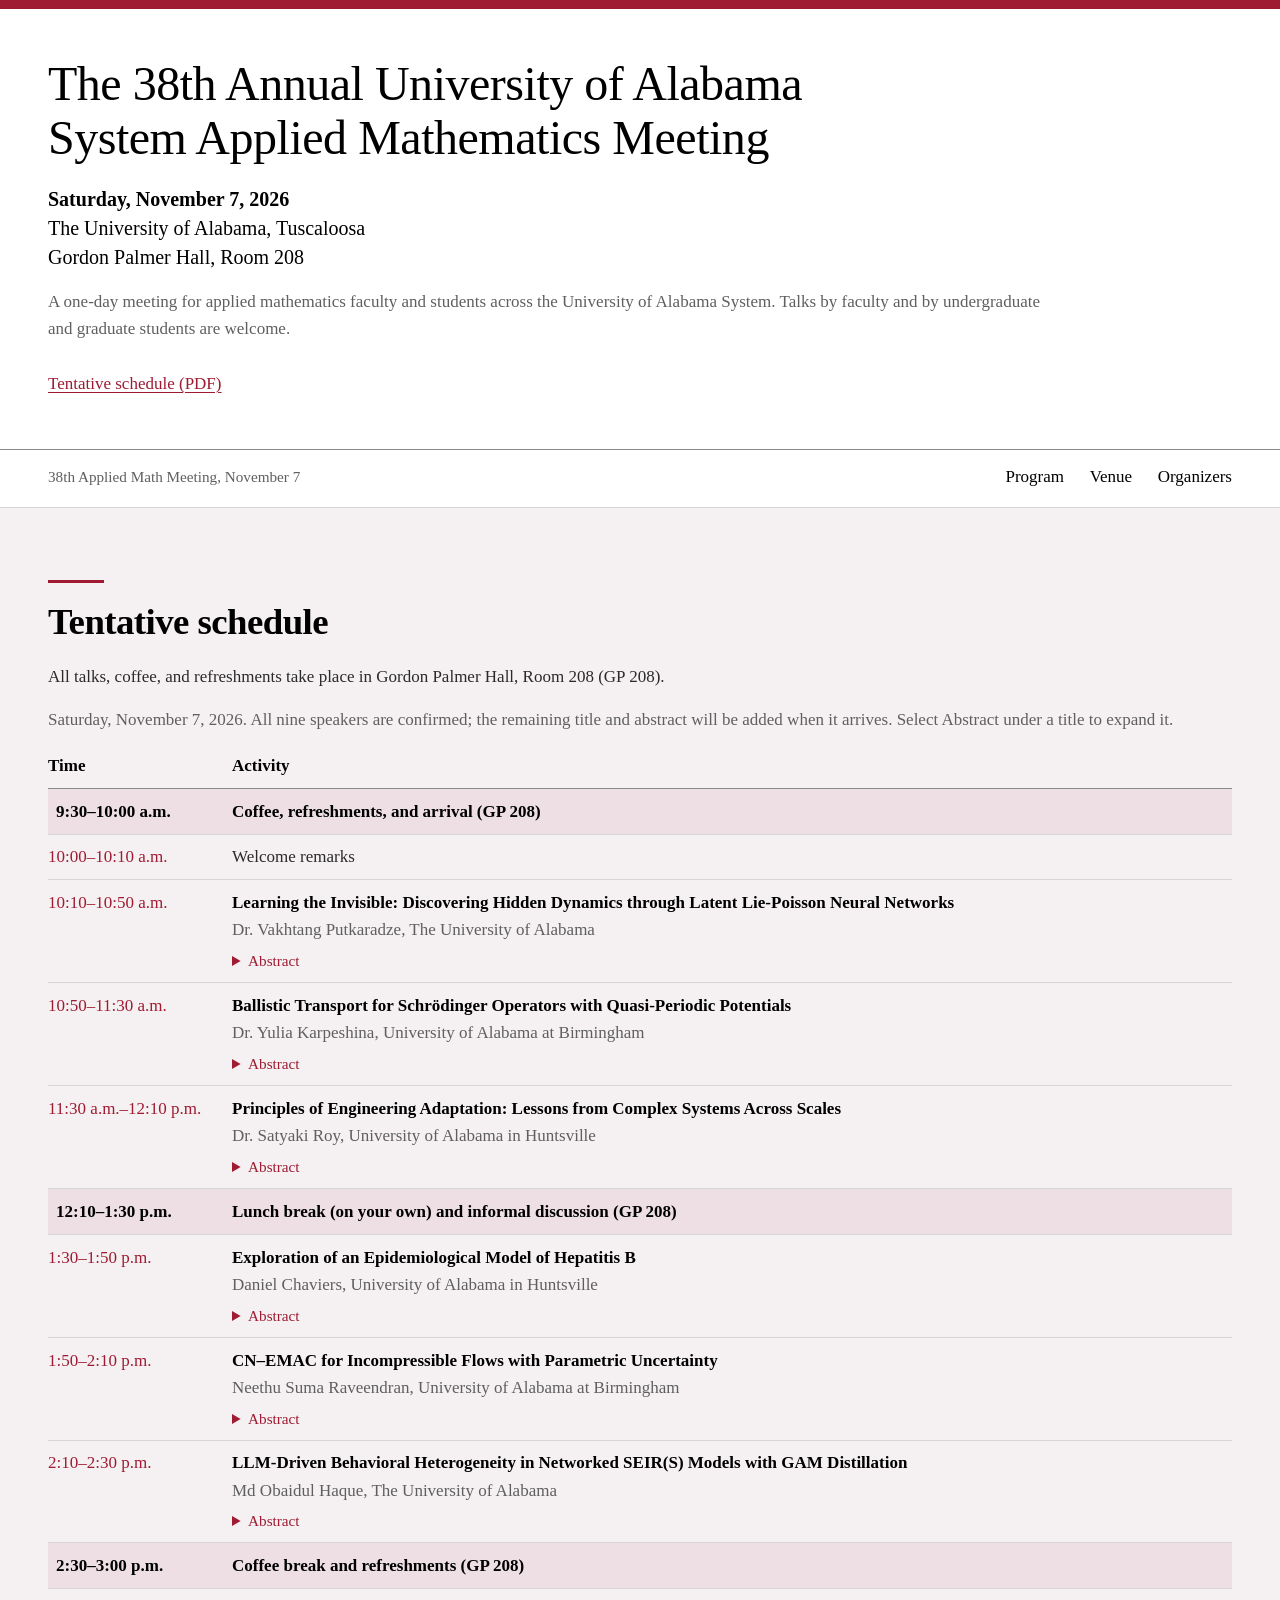
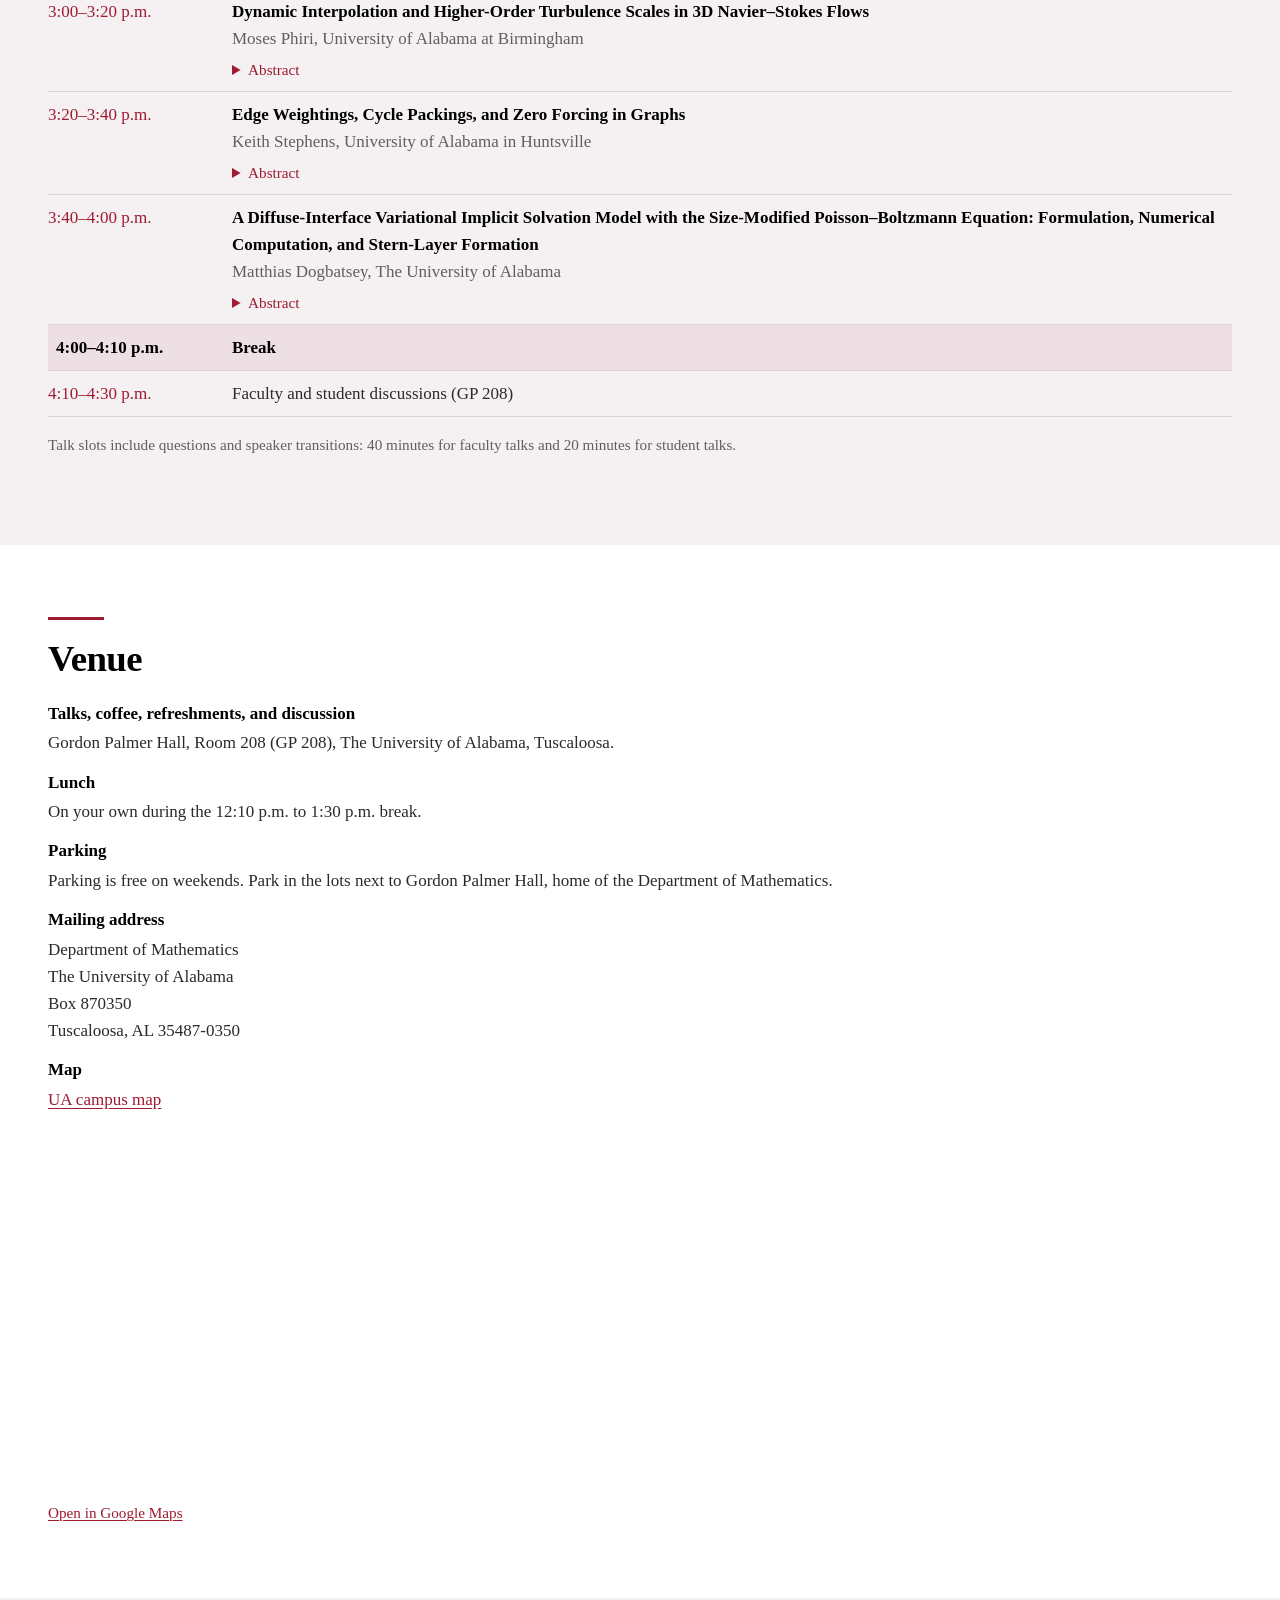
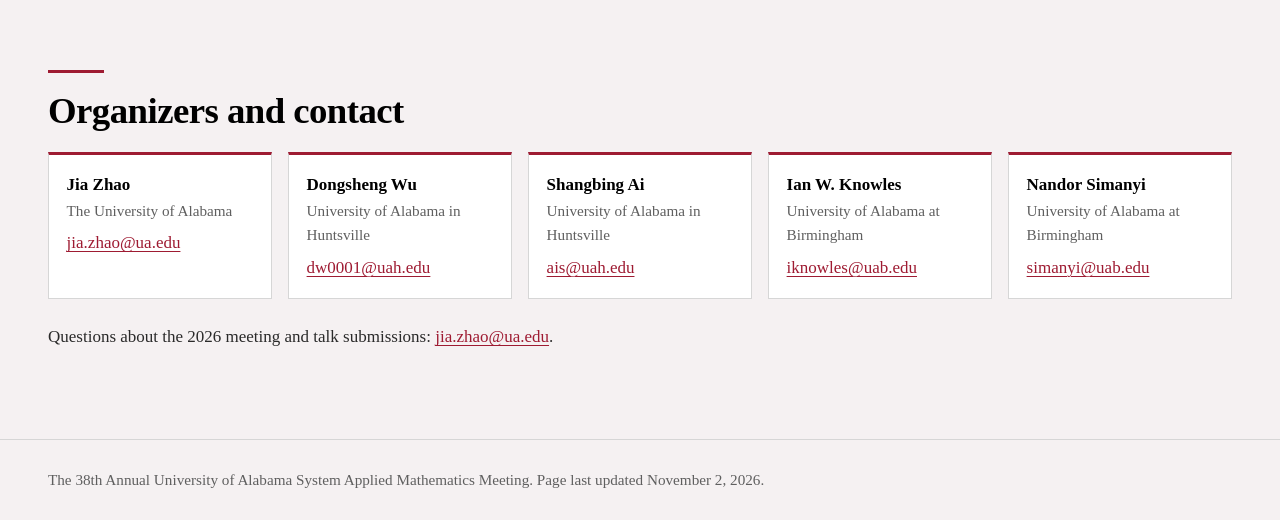
==== commit 2720a45e: "Update Karpeshina title and abstract Co-Authored-By: Claude Opus 5.5 <noreply@anthropic.com>" ====
--- a/index.html
+++ b/index.html
@@ -79,9 +79,9 @@
           <details><summary>Abstract</summary><p>Many systems in mechanics, robotics, fluids, plasmas, and control have dynamics that are simplest in hidden momentum variables rather than in directly observed positions and velocities. This creates a natural question: can one learn the reduced physical dynamics from observable motion alone?</p><p>I will describe Latent Lie-Poisson Neural Networks (LLPNNs), a geometric machine-learning method that uses symmetry and Noether’s theorem to reconstruct hidden momentum trajectories from observed group motion. A neural network then learns the reduced Hamiltonian dynamics on the corresponding Lie-Poisson space, while Lie-group integration preserves the relevant geometric constraints over long times.</p><p>Examples include a generalized rigid body, Kirchhoff’s underwater vehicle, and multi-agent controlled vehicle systems. The results show that geometric reconstruction can improve long-time prediction in cases where black-box observable-space models do not contain enough information to define a closed dynamical system.</p></details>
         </td></tr>
         <tr><th scope="row">10:50–11:30 a.m.</th><td>
-          <span class="talk-title">Multiscale Analysis in Momentum Space for Multi-Dimensional Quasi-Periodic Schrödinger Operators</span>
+          <span class="talk-title">Ballistic Transport for Schrödinger Operators with Quasi-Periodic Potentials</span>
           <span class="speaker">Dr. Yulia Karpeshina, University of Alabama at Birmingham</span>
-          <details><summary>Abstract</summary><p>We consider Schrödinger operators <i>H</i> = −Δ + <i>V</i>(<i>x</i>) in ℝ<sup>d</sup>, <i>d</i> ≥ 2, with quasi-periodic potentials <i>V</i>(<i>x</i>). We prove that the absolutely continuous spectrum of a generic <i>H</i> contains a semi-axis [λ<sub>*</sub>, ∞). We also construct a family of eigenfunctions of the absolutely continuous spectrum; these eigenfunctions are small perturbations of the exponentials. The existence of ballistic transport is proven. The proof is based on the multi-scale analysis in the momentum space. This is joint work with Leonid Parnovski and Roman Shterenberg.</p></details>
+          <details><summary>Abstract</summary><p>We consider Schrödinger operators <i>H</i> = −Δ + <i>V</i>(<i>x</i>) in ℝ<sup>d</sup>, <i>d</i> ≥ 2, with quasi-periodic potential <i>V</i>(<i>x</i>). We prove that the absolutely continuous spectrum of a generic <i>H</i> contains a semi-axis [λ<sub>*</sub>, ∞). We also construct a family of eigenfunctions of the absolutely continuous spectrum; these eigenfunctions are small perturbations of the free waves at the high energy region. The existence of ballistic transport is proven. The proofs are based on the multi-scale analysis in the momentum space. This is joint work with Leonid Parnovski and Roman Shterenberg.</p></details>
         </td></tr>
         <tr><th scope="row">11:30 a.m.–12:10 p.m.</th><td>
           <span class="talk-title">Principles of Engineering Adaptation: Lessons from Complex Systems Across Scales</span>
@@ -188,7 +188,7 @@
 
 <footer class="band--tint">
   <div class="wrap">
-    <p>The 38th Annual University of Alabama System Applied Mathematics Meeting. Page last updated October 23, 2026.</p>
+    <p>The 38th Annual University of Alabama System Applied Mathematics Meeting. Page last updated November 2, 2026.</p>
   </div>
 </footer>
 
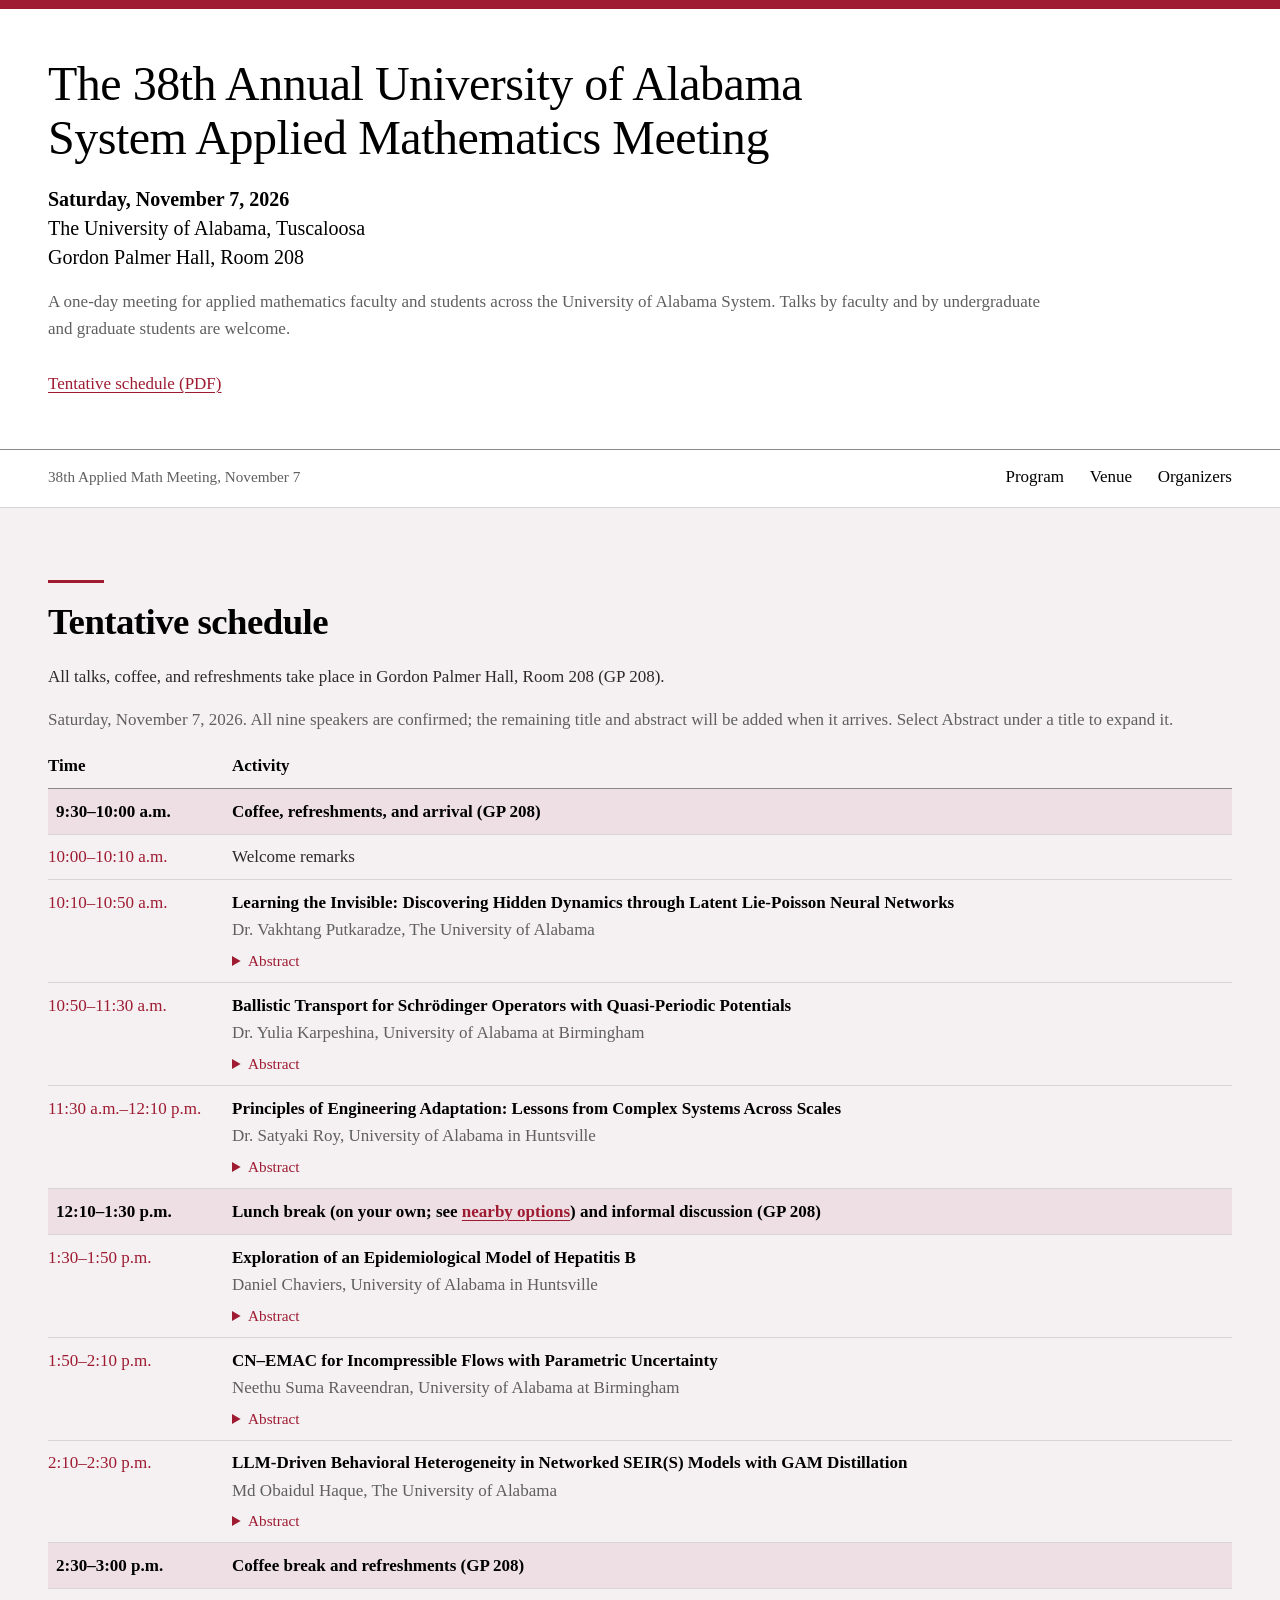
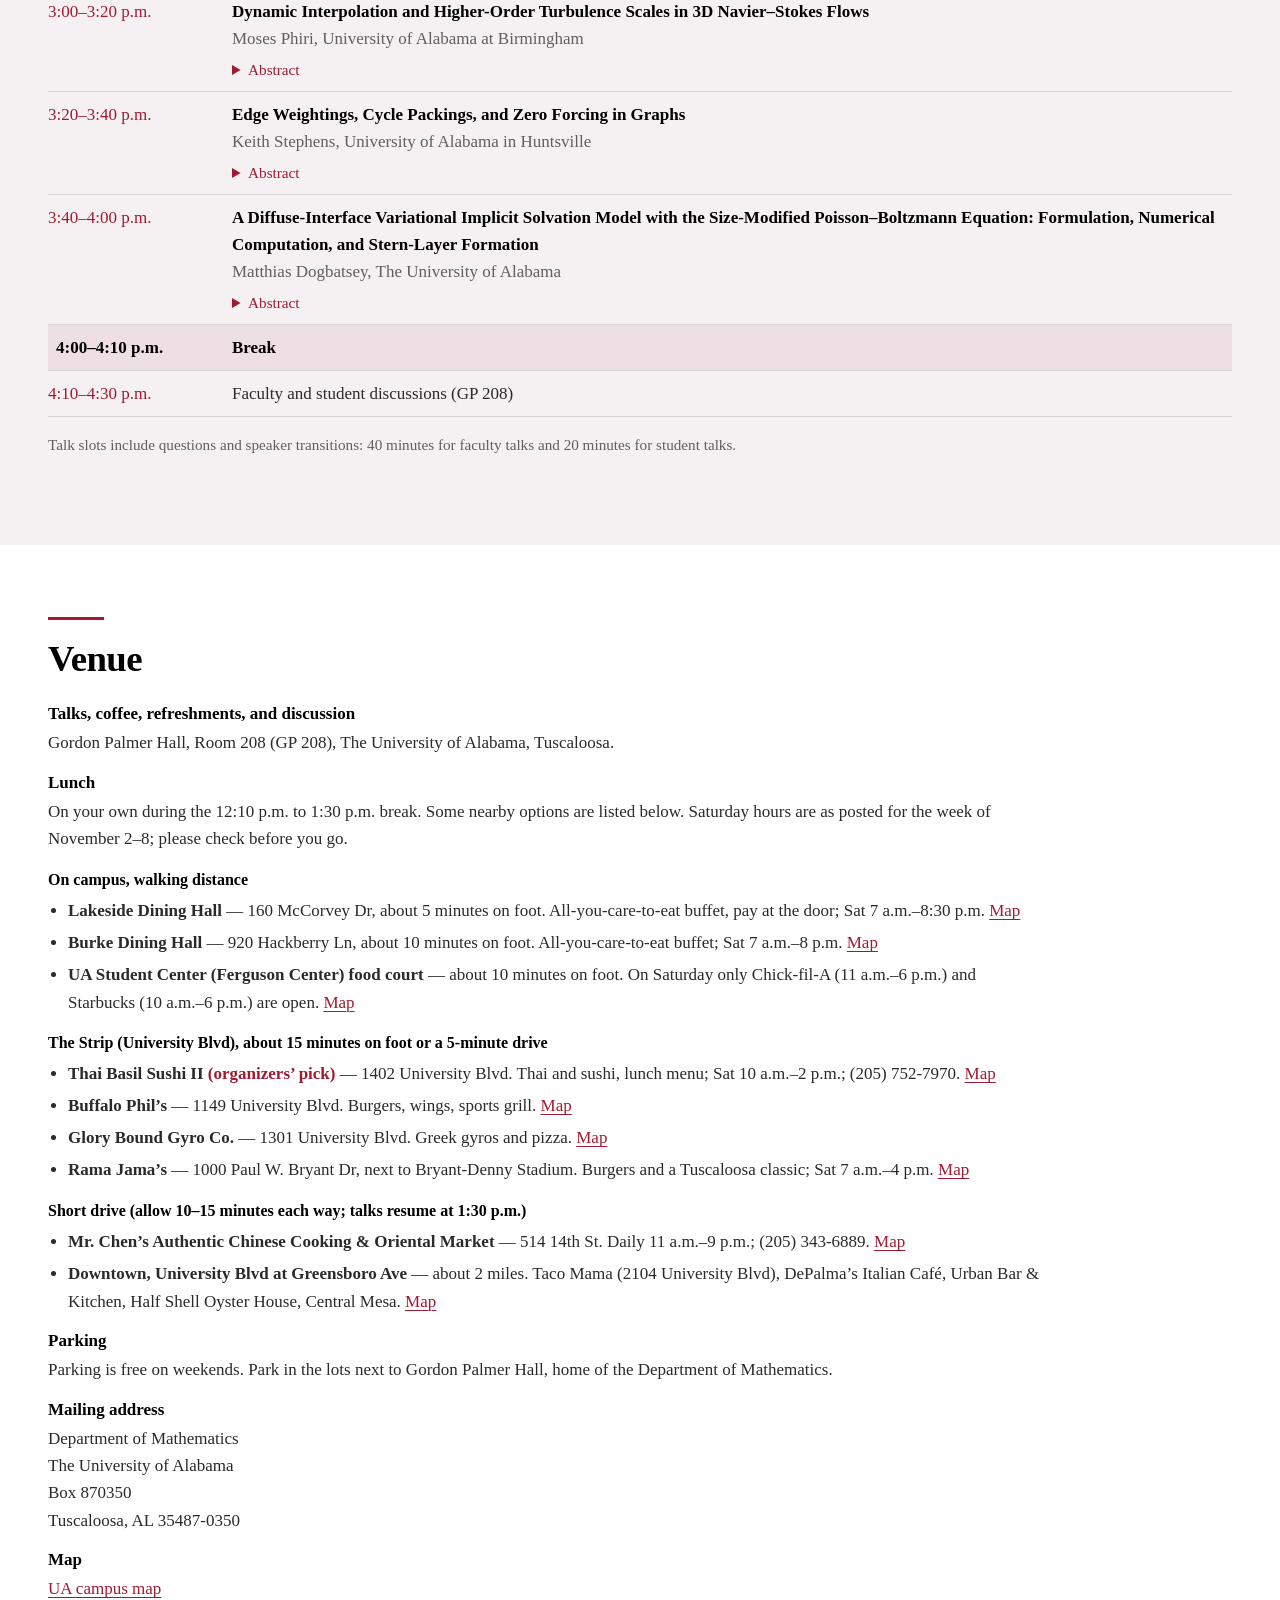
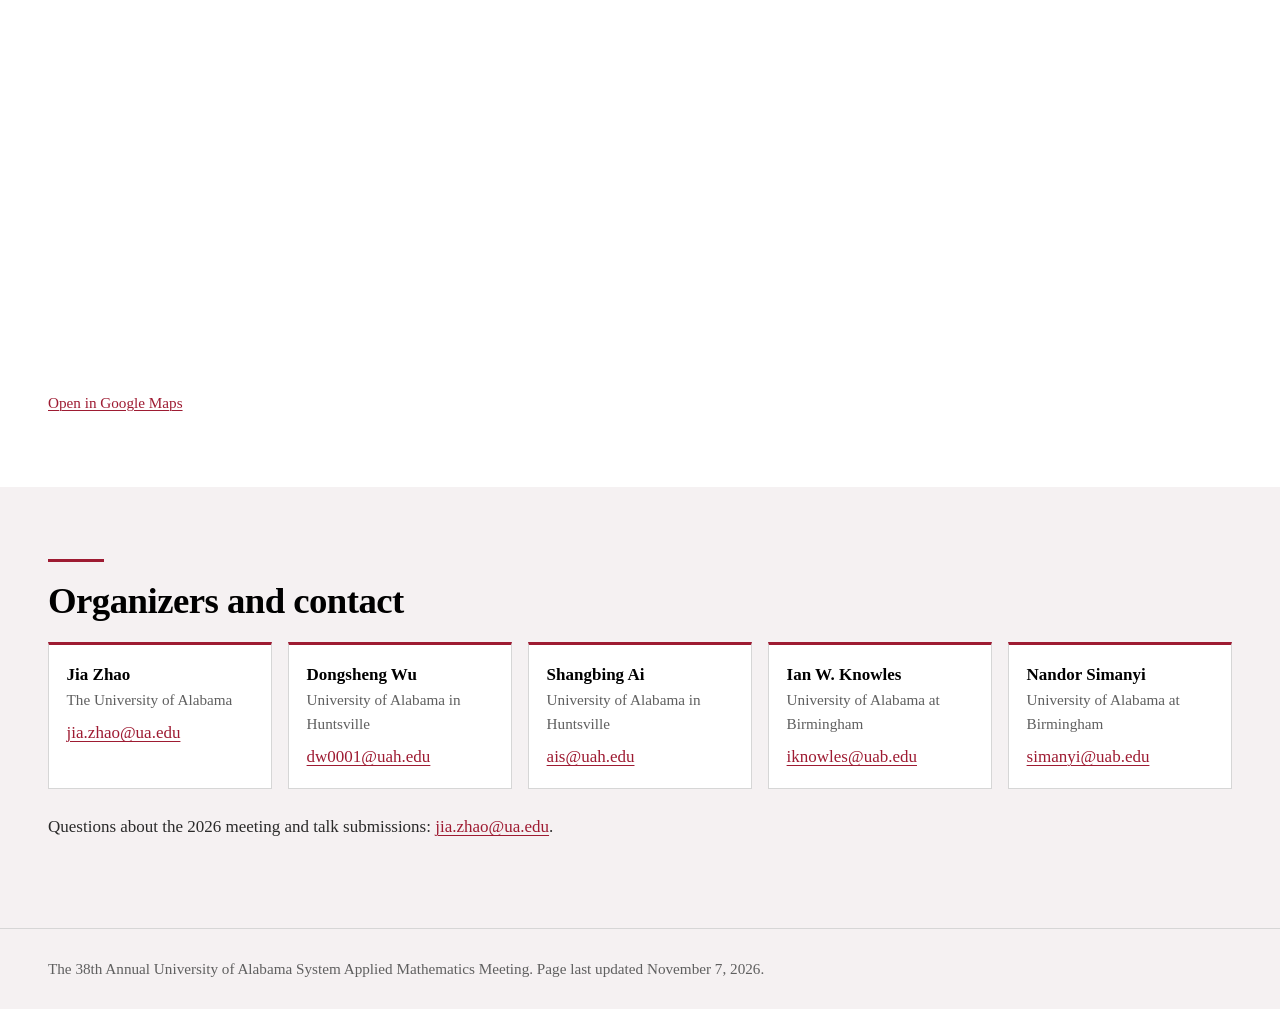
==== commit 60c83f2d: "Add nearby lunch options with map links to the Venue section Co-Authored-By: Claude Fable 5.1 <norep" ====
--- a/index.html
+++ b/index.html
@@ -5,7 +5,7 @@
 <meta name="viewport" content="width=device-width, initial-scale=1">
 <title>UASAM 2026: The 38th Annual University of Alabama System Applied Mathematics Meeting</title>
 <meta name="description" content="The 38th Annual University of Alabama System Applied Mathematics Meeting, Saturday, November 7, 2026, at The University of Alabama, Tuscaloosa. Program, venue, and organizers.">
-<link rel="stylesheet" href="style.css?v=20261017">
+<link rel="stylesheet" href="style.css?v=20261107">
 <!--
   HOW TO EDIT THIS PAGE
   Fields still to be filled in before announcing are marked with <span class="tbd">…</span>.
@@ -88,7 +88,7 @@
           <span class="speaker">Dr. Satyaki Roy, University of Alabama in Huntsville</span>
           <details><summary>Abstract</summary><p>Complex systems often achieve robustness, efficiency, and adaptability without centralized control. System-level capabilities emerge from the organization of local interactions, feedback, and adaptation across multiple scales. This talk explores how these principles can inform the engineering of adaptive networked systems, drawing on examples from biological, technological, and healthcare systems. We begin with transcriptional regulatory networks, where recurring network motifs and their higher-order organization reveal structural principles associated with efficiency, robustness, and response to perturbations, motivating bio-inspired approaches to distributed sensing, in which local feedback and self-regulation enable sensor networks to balance energy consumption, information throughput, and quality of service. We extend these ideas to healthcare, where decentralized and federated learning provides a framework for collaborative intelligence under constraints of privacy, data ownership, heterogeneity, and trust. Finally, we consider systems in which adaptation occurs across coupled network layers, focusing on the interplay between information diffusion and infectious disease transmission. We develop a multiplex network framework in which social influence propagates through an inferred social network while disease dynamics evolve through a physical-contact network governed by epidemic dynamics. This coupling provides a computational framework for studying behavioral response, quarantine, and epidemic control when the underlying social and physical networks are only partially observable. Across these domains, we conclude that a common principle emerges: effective adaptation depends not only on individual components, but on how they are organized and how they interact with one another and their environment.</p></details>
         </td></tr>
-        <tr class="break"><th scope="row">12:10–1:30 p.m.</th><td>Lunch break (on your own) and informal discussion (GP 208)</td></tr>
+        <tr class="break"><th scope="row">12:10–1:30 p.m.</th><td>Lunch break (on your own; see <a href="#lunch">nearby options</a>) and informal discussion (GP 208)</td></tr>
         <tr><th scope="row">1:30–1:50 p.m.</th><td>
           <span class="talk-title">Exploration of an Epidemiological Model of Hepatitis B</span>
           <span class="speaker">Daniel Chaviers, University of Alabama in Huntsville</span>
@@ -157,7 +157,27 @@
       <dt>Talks, coffee, refreshments, and discussion</dt>
       <dd>Gordon Palmer Hall, Room 208 (GP 208), The University of Alabama, Tuscaloosa.</dd>
       <dt>Lunch</dt>
-      <dd>On your own during the 12:10 p.m. to 1:30 p.m. break.</dd>
+      <dd id="lunch" class="lunch">
+        <p>On your own during the 12:10 p.m. to 1:30 p.m. break. Some nearby options are listed below. Saturday hours are as posted for the week of November 2&ndash;8; please check before you go.</p>
+        <h3>On campus, walking distance</h3>
+        <ul class="lunch-list">
+          <li><strong>Lakeside Dining Hall</strong> &mdash; 160 McCorvey Dr, about 5 minutes on foot. All-you-care-to-eat buffet, pay at the door; Sat 7 a.m.&ndash;8:30 p.m. <a href="https://www.google.com/maps/search/?api=1&amp;query=Lakeside+Dining+Hall,+160+McCorvey+Dr,+Tuscaloosa,+AL+35487">Map</a></li>
+          <li><strong>Burke Dining Hall</strong> &mdash; 920 Hackberry Ln, about 10 minutes on foot. All-you-care-to-eat buffet; Sat 7 a.m.&ndash;8 p.m. <a href="https://www.google.com/maps/search/?api=1&amp;query=Burke+Dining+Hall,+920+Hackberry+Ln,+Tuscaloosa,+AL+35487">Map</a></li>
+          <li><strong>UA Student Center (Ferguson Center) food court</strong> &mdash; about 10 minutes on foot. On Saturday only Chick-fil-A (11 a.m.&ndash;6 p.m.) and Starbucks (10 a.m.&ndash;6 p.m.) are open. <a href="https://www.google.com/maps/search/?api=1&amp;query=Ferguson+Student+Center,+University+of+Alabama,+Tuscaloosa,+AL+35487">Map</a></li>
+        </ul>
+        <h3>The Strip (University Blvd), about 15 minutes on foot or a 5-minute drive</h3>
+        <ul class="lunch-list">
+          <li><strong>Thai Basil Sushi II</strong> <span class="pick">(organizers&rsquo; pick)</span> &mdash; 1402 University Blvd. Thai and sushi, lunch menu; Sat 10 a.m.&ndash;2 p.m.; (205) 752-7970. <a href="https://www.google.com/maps/search/?api=1&amp;query=Thai+Basil+Sushi+II,+1402+University+Blvd,+Tuscaloosa,+AL+35401">Map</a></li>
+          <li><strong>Buffalo Phil&rsquo;s</strong> &mdash; 1149 University Blvd. Burgers, wings, sports grill. <a href="https://www.google.com/maps/search/?api=1&amp;query=Buffalo+Phil%27s,+1149+University+Blvd,+Tuscaloosa,+AL+35401">Map</a></li>
+          <li><strong>Glory Bound Gyro Co.</strong> &mdash; 1301 University Blvd. Greek gyros and pizza. <a href="https://www.google.com/maps/search/?api=1&amp;query=Glory+Bound+Gyro+Co,+1301+University+Blvd,+Tuscaloosa,+AL+35401">Map</a></li>
+          <li><strong>Rama Jama&rsquo;s</strong> &mdash; 1000 Paul W. Bryant Dr, next to Bryant-Denny Stadium. Burgers and a Tuscaloosa classic; Sat 7 a.m.&ndash;4 p.m. <a href="https://www.google.com/maps/search/?api=1&amp;query=Rama+Jama%27s,+1000+Paul+W+Bryant+Dr,+Tuscaloosa,+AL+35401">Map</a></li>
+        </ul>
+        <h3>Short drive (allow 10&ndash;15 minutes each way; talks resume at 1:30 p.m.)</h3>
+        <ul class="lunch-list">
+          <li><strong>Mr. Chen&rsquo;s Authentic Chinese Cooking &amp; Oriental Market</strong> &mdash; 514 14th St. Daily 11 a.m.&ndash;9 p.m.; (205) 343-6889. <a href="https://www.google.com/maps/search/?api=1&amp;query=Mr.+Chen%27s+Authentic+Chinese+Cooking,+514+14th+St,+Tuscaloosa,+AL+35401">Map</a></li>
+          <li><strong>Downtown, University Blvd at Greensboro Ave</strong> &mdash; about 2 miles. Taco Mama (2104 University Blvd), DePalma&rsquo;s Italian Caf&eacute;, Urban Bar &amp; Kitchen, Half Shell Oyster House, Central Mesa. <a href="https://www.google.com/maps/search/?api=1&amp;query=University+Blvd+%26+Greensboro+Ave,+Tuscaloosa,+AL+35401">Map</a></li>
+        </ul>
+      </dd>
       <dt>Parking</dt>
       <dd>Parking is free on weekends. Park in the lots next to Gordon Palmer Hall, home of the Department of Mathematics.</dd>
       <dt>Mailing address</dt>
@@ -188,7 +208,7 @@
 
 <footer class="band--tint">
   <div class="wrap">
-    <p>The 38th Annual University of Alabama System Applied Mathematics Meeting. Page last updated November 2, 2026.</p>
+    <p>The 38th Annual University of Alabama System Applied Mathematics Meeting. Page last updated November 7, 2026.</p>
   </div>
 </footer>
 
--- a/style.css
+++ b/style.css
@@ -309,6 +309,14 @@
 
 address { font-style: normal; }
 
+/* Lunch options (inside the venue list) */
+.lunch { scroll-margin-top: var(--nav-height); }
+.lunch p { margin: 0 0 0.5rem; }
+.lunch h3 { margin: 0.9rem 0 0.25rem; font-size: 1rem; }
+.lunch-list { margin: 0; padding-left: 1.25rem; }
+.lunch-list li { margin: 0.3rem 0; }
+.lunch .pick { color: var(--crimson); font-weight: 600; }
+
 .map { max-width: var(--measure-wide); margin: 1.25rem 0 0; }
 .map iframe {
   display: block;
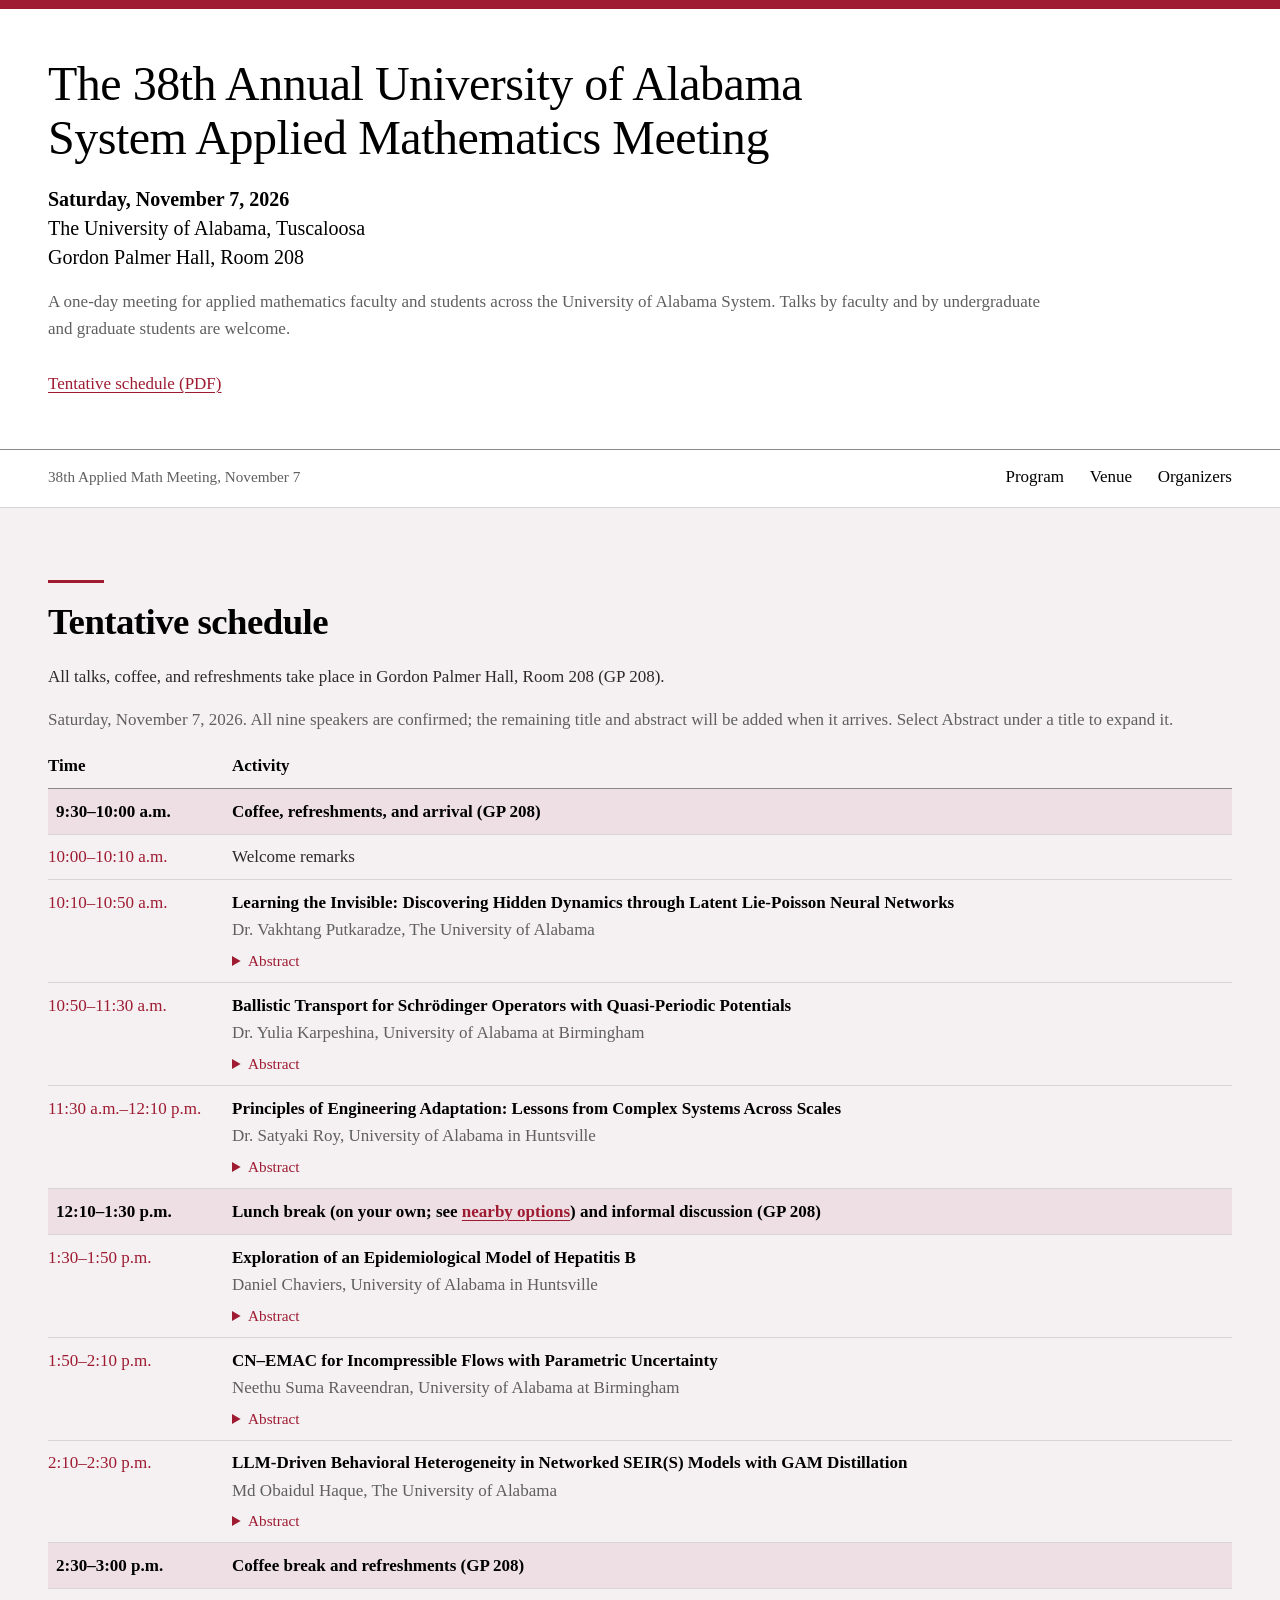
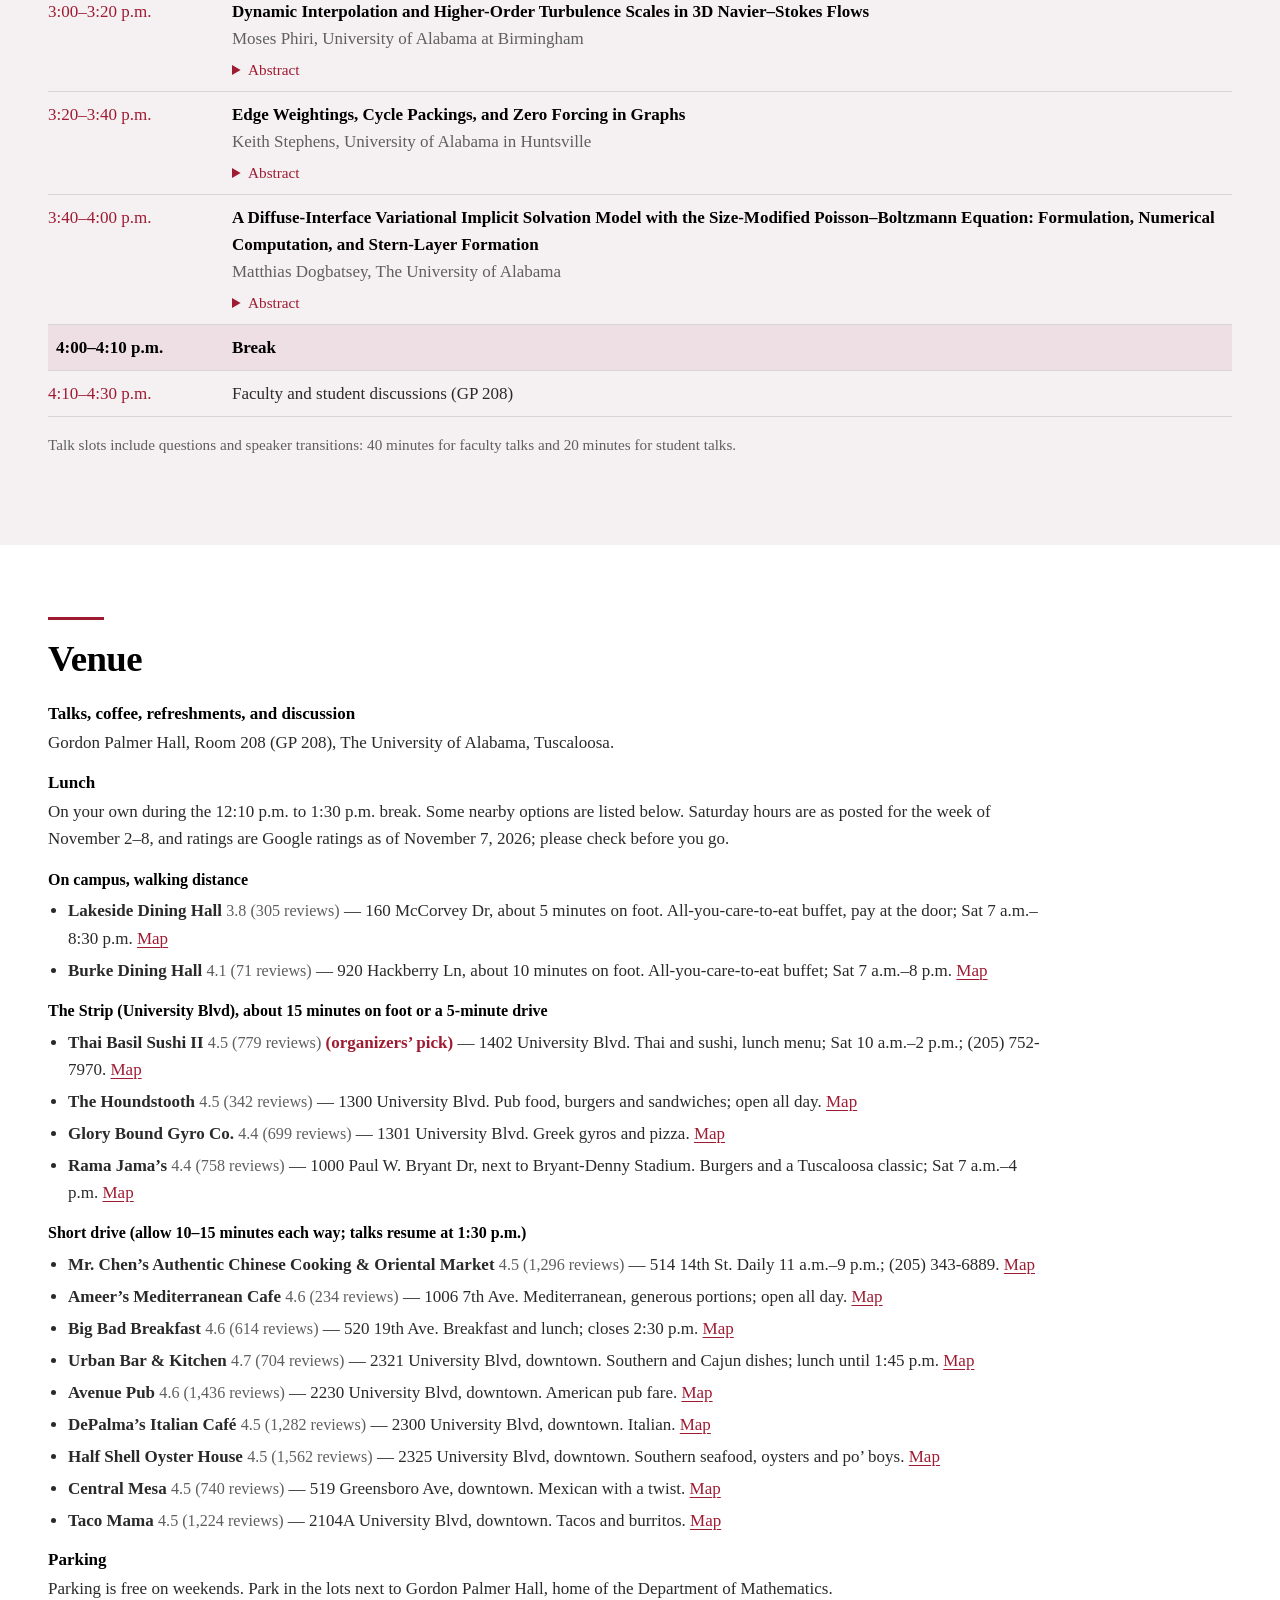
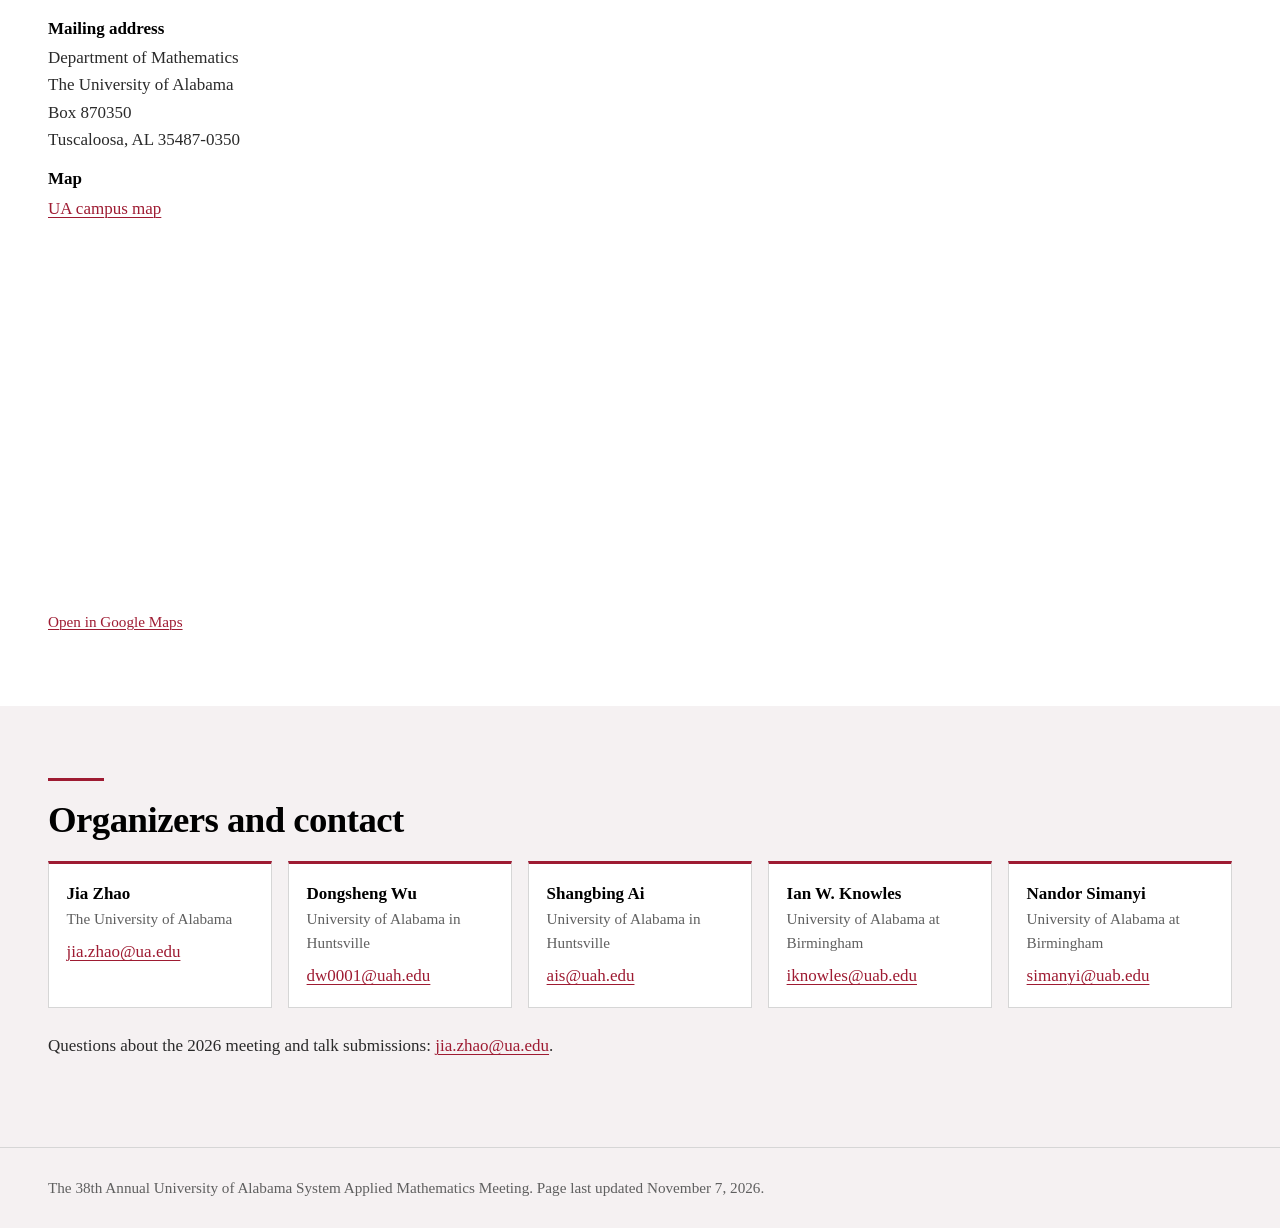
==== commit d3a20077: "Lunch list: keep highly rated places, show Google ratings, add four more Co-Authored-By: Claude Fabl" ====
--- a/index.html
+++ b/index.html
@@ -5,7 +5,7 @@
 <meta name="viewport" content="width=device-width, initial-scale=1">
 <title>UASAM 2026: The 38th Annual University of Alabama System Applied Mathematics Meeting</title>
 <meta name="description" content="The 38th Annual University of Alabama System Applied Mathematics Meeting, Saturday, November 7, 2026, at The University of Alabama, Tuscaloosa. Program, venue, and organizers.">
-<link rel="stylesheet" href="style.css?v=20261107">
+<link rel="stylesheet" href="style.css?v=20261107b">
 <!--
   HOW TO EDIT THIS PAGE
   Fields still to be filled in before announcing are marked with <span class="tbd">…</span>.
@@ -158,24 +158,30 @@
       <dd>Gordon Palmer Hall, Room 208 (GP 208), The University of Alabama, Tuscaloosa.</dd>
       <dt>Lunch</dt>
       <dd id="lunch" class="lunch">
-        <p>On your own during the 12:10 p.m. to 1:30 p.m. break. Some nearby options are listed below. Saturday hours are as posted for the week of November 2&ndash;8; please check before you go.</p>
+        <p>On your own during the 12:10 p.m. to 1:30 p.m. break. Some nearby options are listed below. Saturday hours are as posted for the week of November 2&ndash;8, and ratings are Google ratings as of November 7, 2026; please check before you go.</p>
         <h3>On campus, walking distance</h3>
         <ul class="lunch-list">
-          <li><strong>Lakeside Dining Hall</strong> &mdash; 160 McCorvey Dr, about 5 minutes on foot. All-you-care-to-eat buffet, pay at the door; Sat 7 a.m.&ndash;8:30 p.m. <a href="https://www.google.com/maps/search/?api=1&amp;query=Lakeside+Dining+Hall,+160+McCorvey+Dr,+Tuscaloosa,+AL+35487">Map</a></li>
-          <li><strong>Burke Dining Hall</strong> &mdash; 920 Hackberry Ln, about 10 minutes on foot. All-you-care-to-eat buffet; Sat 7 a.m.&ndash;8 p.m. <a href="https://www.google.com/maps/search/?api=1&amp;query=Burke+Dining+Hall,+920+Hackberry+Ln,+Tuscaloosa,+AL+35487">Map</a></li>
-          <li><strong>UA Student Center (Ferguson Center) food court</strong> &mdash; about 10 minutes on foot. On Saturday only Chick-fil-A (11 a.m.&ndash;6 p.m.) and Starbucks (10 a.m.&ndash;6 p.m.) are open. <a href="https://www.google.com/maps/search/?api=1&amp;query=Ferguson+Student+Center,+University+of+Alabama,+Tuscaloosa,+AL+35487">Map</a></li>
+          <li><strong>Lakeside Dining Hall</strong> <span class="rating">3.8 (305 reviews)</span> &mdash; 160 McCorvey Dr, about 5 minutes on foot. All-you-care-to-eat buffet, pay at the door; Sat 7 a.m.&ndash;8:30 p.m. <a href="https://www.google.com/maps/search/?api=1&amp;query=Lakeside+Dining+Hall,+160+McCorvey+Dr,+Tuscaloosa,+AL+35487">Map</a></li>
+          <li><strong>Burke Dining Hall</strong> <span class="rating">4.1 (71 reviews)</span> &mdash; 920 Hackberry Ln, about 10 minutes on foot. All-you-care-to-eat buffet; Sat 7 a.m.&ndash;8 p.m. <a href="https://www.google.com/maps/search/?api=1&amp;query=Burke+Dining+Hall,+920+Hackberry+Ln,+Tuscaloosa,+AL+35401">Map</a></li>
         </ul>
         <h3>The Strip (University Blvd), about 15 minutes on foot or a 5-minute drive</h3>
         <ul class="lunch-list">
-          <li><strong>Thai Basil Sushi II</strong> <span class="pick">(organizers&rsquo; pick)</span> &mdash; 1402 University Blvd. Thai and sushi, lunch menu; Sat 10 a.m.&ndash;2 p.m.; (205) 752-7970. <a href="https://www.google.com/maps/search/?api=1&amp;query=Thai+Basil+Sushi+II,+1402+University+Blvd,+Tuscaloosa,+AL+35401">Map</a></li>
-          <li><strong>Buffalo Phil&rsquo;s</strong> &mdash; 1149 University Blvd. Burgers, wings, sports grill. <a href="https://www.google.com/maps/search/?api=1&amp;query=Buffalo+Phil%27s,+1149+University+Blvd,+Tuscaloosa,+AL+35401">Map</a></li>
-          <li><strong>Glory Bound Gyro Co.</strong> &mdash; 1301 University Blvd. Greek gyros and pizza. <a href="https://www.google.com/maps/search/?api=1&amp;query=Glory+Bound+Gyro+Co,+1301+University+Blvd,+Tuscaloosa,+AL+35401">Map</a></li>
-          <li><strong>Rama Jama&rsquo;s</strong> &mdash; 1000 Paul W. Bryant Dr, next to Bryant-Denny Stadium. Burgers and a Tuscaloosa classic; Sat 7 a.m.&ndash;4 p.m. <a href="https://www.google.com/maps/search/?api=1&amp;query=Rama+Jama%27s,+1000+Paul+W+Bryant+Dr,+Tuscaloosa,+AL+35401">Map</a></li>
+          <li><strong>Thai Basil Sushi II</strong> <span class="rating">4.5 (779 reviews)</span> <span class="pick">(organizers&rsquo; pick)</span> &mdash; 1402 University Blvd. Thai and sushi, lunch menu; Sat 10 a.m.&ndash;2 p.m.; (205) 752-7970. <a href="https://www.google.com/maps/search/?api=1&amp;query=Thai+Basil+Sushi+II,+1402+University+Blvd,+Tuscaloosa,+AL+35401">Map</a></li>
+          <li><strong>The Houndstooth</strong> <span class="rating">4.5 (342 reviews)</span> &mdash; 1300 University Blvd. Pub food, burgers and sandwiches; open all day. <a href="https://www.google.com/maps/search/?api=1&amp;query=The+Houndstooth,+1300+University+Blvd,+Tuscaloosa,+AL+35401">Map</a></li>
+          <li><strong>Glory Bound Gyro Co.</strong> <span class="rating">4.4 (699 reviews)</span> &mdash; 1301 University Blvd. Greek gyros and pizza. <a href="https://www.google.com/maps/search/?api=1&amp;query=Glory+Bound+Gyro+Co,+1301+University+Blvd,+Tuscaloosa,+AL+35401">Map</a></li>
+          <li><strong>Rama Jama&rsquo;s</strong> <span class="rating">4.4 (758 reviews)</span> &mdash; 1000 Paul W. Bryant Dr, next to Bryant-Denny Stadium. Burgers and a Tuscaloosa classic; Sat 7 a.m.&ndash;4 p.m. <a href="https://www.google.com/maps/search/?api=1&amp;query=Rama+Jama%27s,+1000+Paul+W+Bryant+Dr,+Tuscaloosa,+AL+35401">Map</a></li>
         </ul>
         <h3>Short drive (allow 10&ndash;15 minutes each way; talks resume at 1:30 p.m.)</h3>
         <ul class="lunch-list">
-          <li><strong>Mr. Chen&rsquo;s Authentic Chinese Cooking &amp; Oriental Market</strong> &mdash; 514 14th St. Daily 11 a.m.&ndash;9 p.m.; (205) 343-6889. <a href="https://www.google.com/maps/search/?api=1&amp;query=Mr.+Chen%27s+Authentic+Chinese+Cooking,+514+14th+St,+Tuscaloosa,+AL+35401">Map</a></li>
-          <li><strong>Downtown, University Blvd at Greensboro Ave</strong> &mdash; about 2 miles. Taco Mama (2104 University Blvd), DePalma&rsquo;s Italian Caf&eacute;, Urban Bar &amp; Kitchen, Half Shell Oyster House, Central Mesa. <a href="https://www.google.com/maps/search/?api=1&amp;query=University+Blvd+%26+Greensboro+Ave,+Tuscaloosa,+AL+35401">Map</a></li>
+          <li><strong>Mr. Chen&rsquo;s Authentic Chinese Cooking &amp; Oriental Market</strong> <span class="rating">4.5 (1,296 reviews)</span> &mdash; 514 14th St. Daily 11 a.m.&ndash;9 p.m.; (205) 343-6889. <a href="https://www.google.com/maps/search/?api=1&amp;query=Mr.+Chen%27s+Authentic+Chinese+Cooking,+514+14th+St,+Tuscaloosa,+AL+35401">Map</a></li>
+          <li><strong>Ameer&rsquo;s Mediterranean Cafe</strong> <span class="rating">4.6 (234 reviews)</span> &mdash; 1006 7th Ave. Mediterranean, generous portions; open all day. <a href="https://www.google.com/maps/search/?api=1&amp;query=Ameer%27s+Mediterranean+Cafe,+1006+7th+Ave,+Tuscaloosa,+AL+35401">Map</a></li>
+          <li><strong>Big Bad Breakfast</strong> <span class="rating">4.6 (614 reviews)</span> &mdash; 520 19th Ave. Breakfast and lunch; closes 2:30 p.m. <a href="https://www.google.com/maps/search/?api=1&amp;query=Big+Bad+Breakfast,+520+19th+Ave,+Tuscaloosa,+AL+35401">Map</a></li>
+          <li><strong>Urban Bar &amp; Kitchen</strong> <span class="rating">4.7 (704 reviews)</span> &mdash; 2321 University Blvd, downtown. Southern and Cajun dishes; lunch until 1:45 p.m. <a href="https://www.google.com/maps/search/?api=1&amp;query=Urban+Bar+%26+Kitchen,+2321+University+Blvd,+Tuscaloosa,+AL+35401">Map</a></li>
+          <li><strong>Avenue Pub</strong> <span class="rating">4.6 (1,436 reviews)</span> &mdash; 2230 University Blvd, downtown. American pub fare. <a href="https://www.google.com/maps/search/?api=1&amp;query=Avenue+Pub,+2230+University+Blvd,+Tuscaloosa,+AL+35401">Map</a></li>
+          <li><strong>DePalma&rsquo;s Italian Caf&eacute;</strong> <span class="rating">4.5 (1,282 reviews)</span> &mdash; 2300 University Blvd, downtown. Italian. <a href="https://www.google.com/maps/search/?api=1&amp;query=DePalma%27s+Italian+Cafe,+2300+University+Blvd,+Tuscaloosa,+AL+35401">Map</a></li>
+          <li><strong>Half Shell Oyster House</strong> <span class="rating">4.5 (1,562 reviews)</span> &mdash; 2325 University Blvd, downtown. Southern seafood, oysters and po&rsquo; boys. <a href="https://www.google.com/maps/search/?api=1&amp;query=Half+Shell+Oyster+House,+2325+University+Blvd,+Tuscaloosa,+AL+35401">Map</a></li>
+          <li><strong>Central Mesa</strong> <span class="rating">4.5 (740 reviews)</span> &mdash; 519 Greensboro Ave, downtown. Mexican with a twist. <a href="https://www.google.com/maps/search/?api=1&amp;query=Central+Mesa,+519+Greensboro+Ave,+Tuscaloosa,+AL+35401">Map</a></li>
+          <li><strong>Taco Mama</strong> <span class="rating">4.5 (1,224 reviews)</span> &mdash; 2104A University Blvd, downtown. Tacos and burritos. <a href="https://www.google.com/maps/search/?api=1&amp;query=Taco+Mama,+2104A+University+Blvd,+Tuscaloosa,+AL+35401">Map</a></li>
         </ul>
       </dd>
       <dt>Parking</dt>
--- a/style.css
+++ b/style.css
@@ -316,6 +316,7 @@
 .lunch-list { margin: 0; padding-left: 1.25rem; }
 .lunch-list li { margin: 0.3rem 0; }
 .lunch .pick { color: var(--crimson); font-weight: 600; }
+.lunch .rating { color: var(--ink-muted); font-weight: 400; font-size: 0.95em; }
 
 .map { max-width: var(--measure-wide); margin: 1.25rem 0 0; }
 .map iframe {
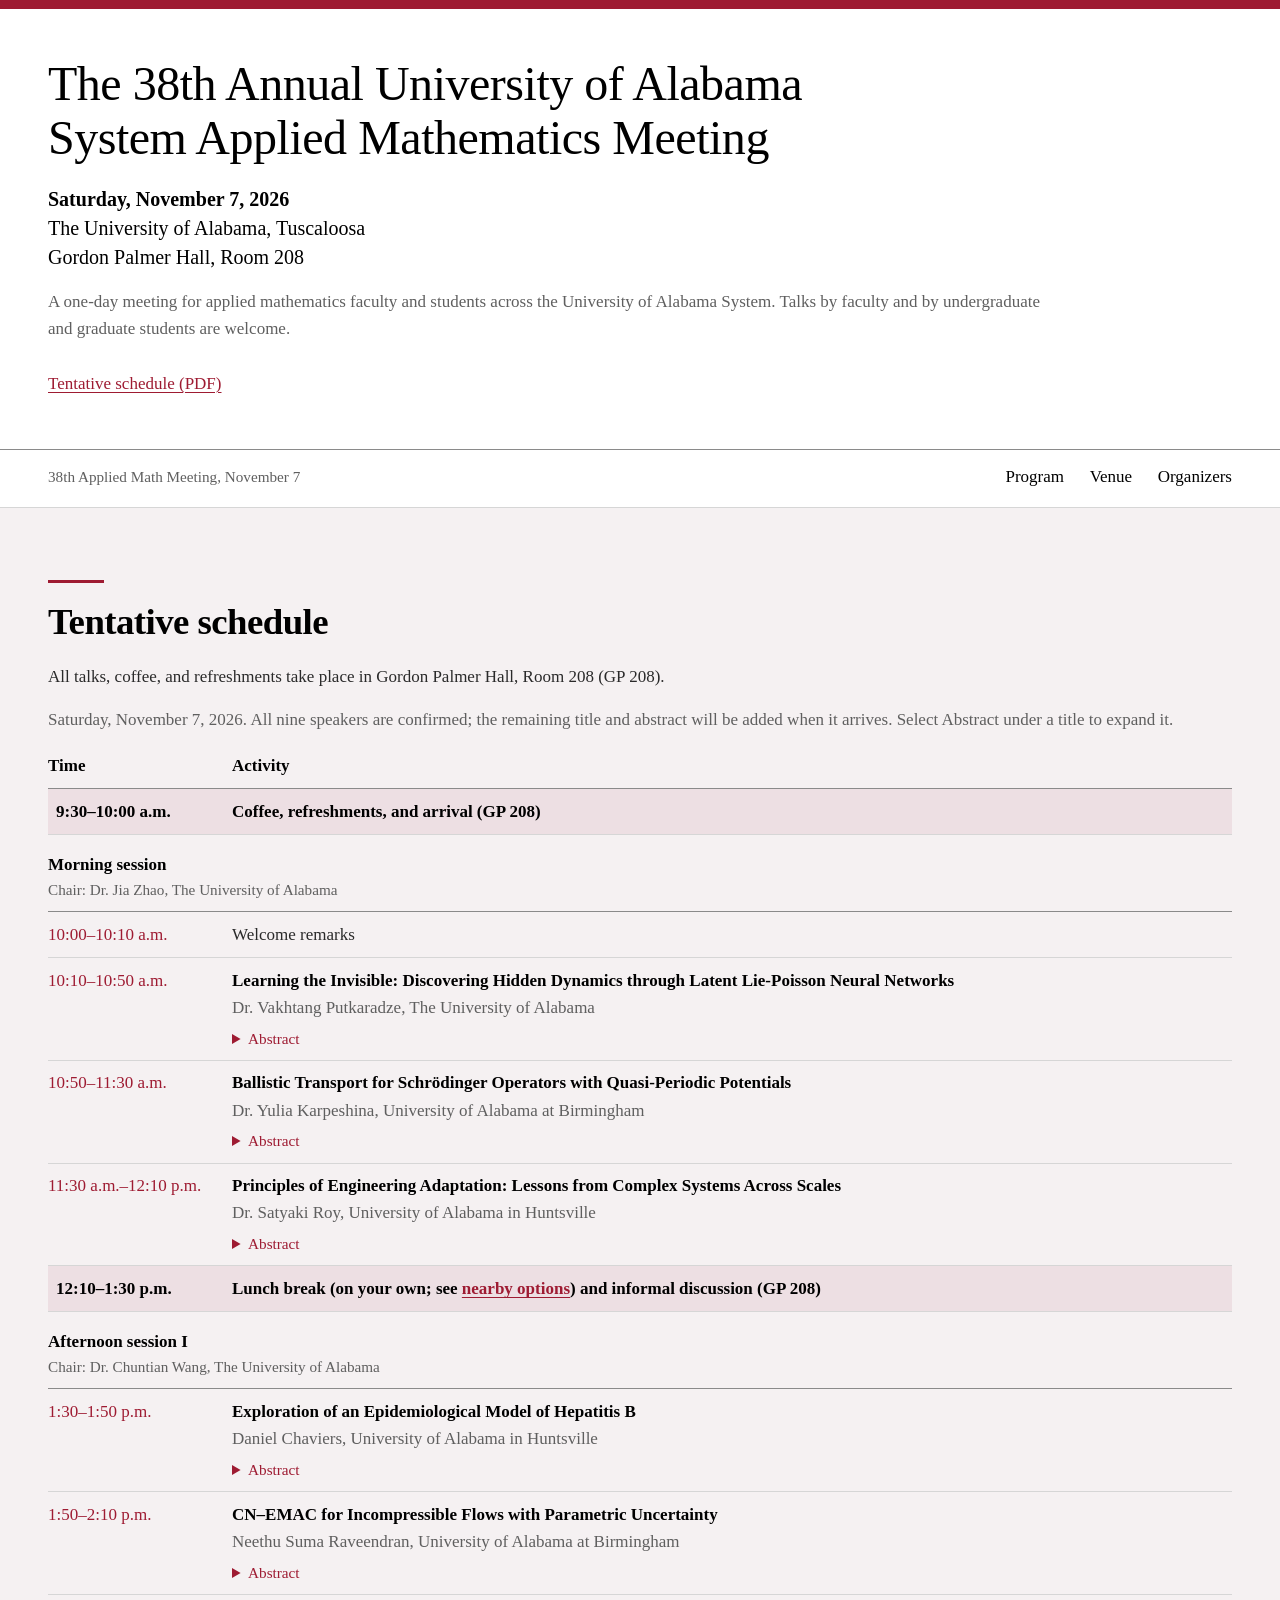
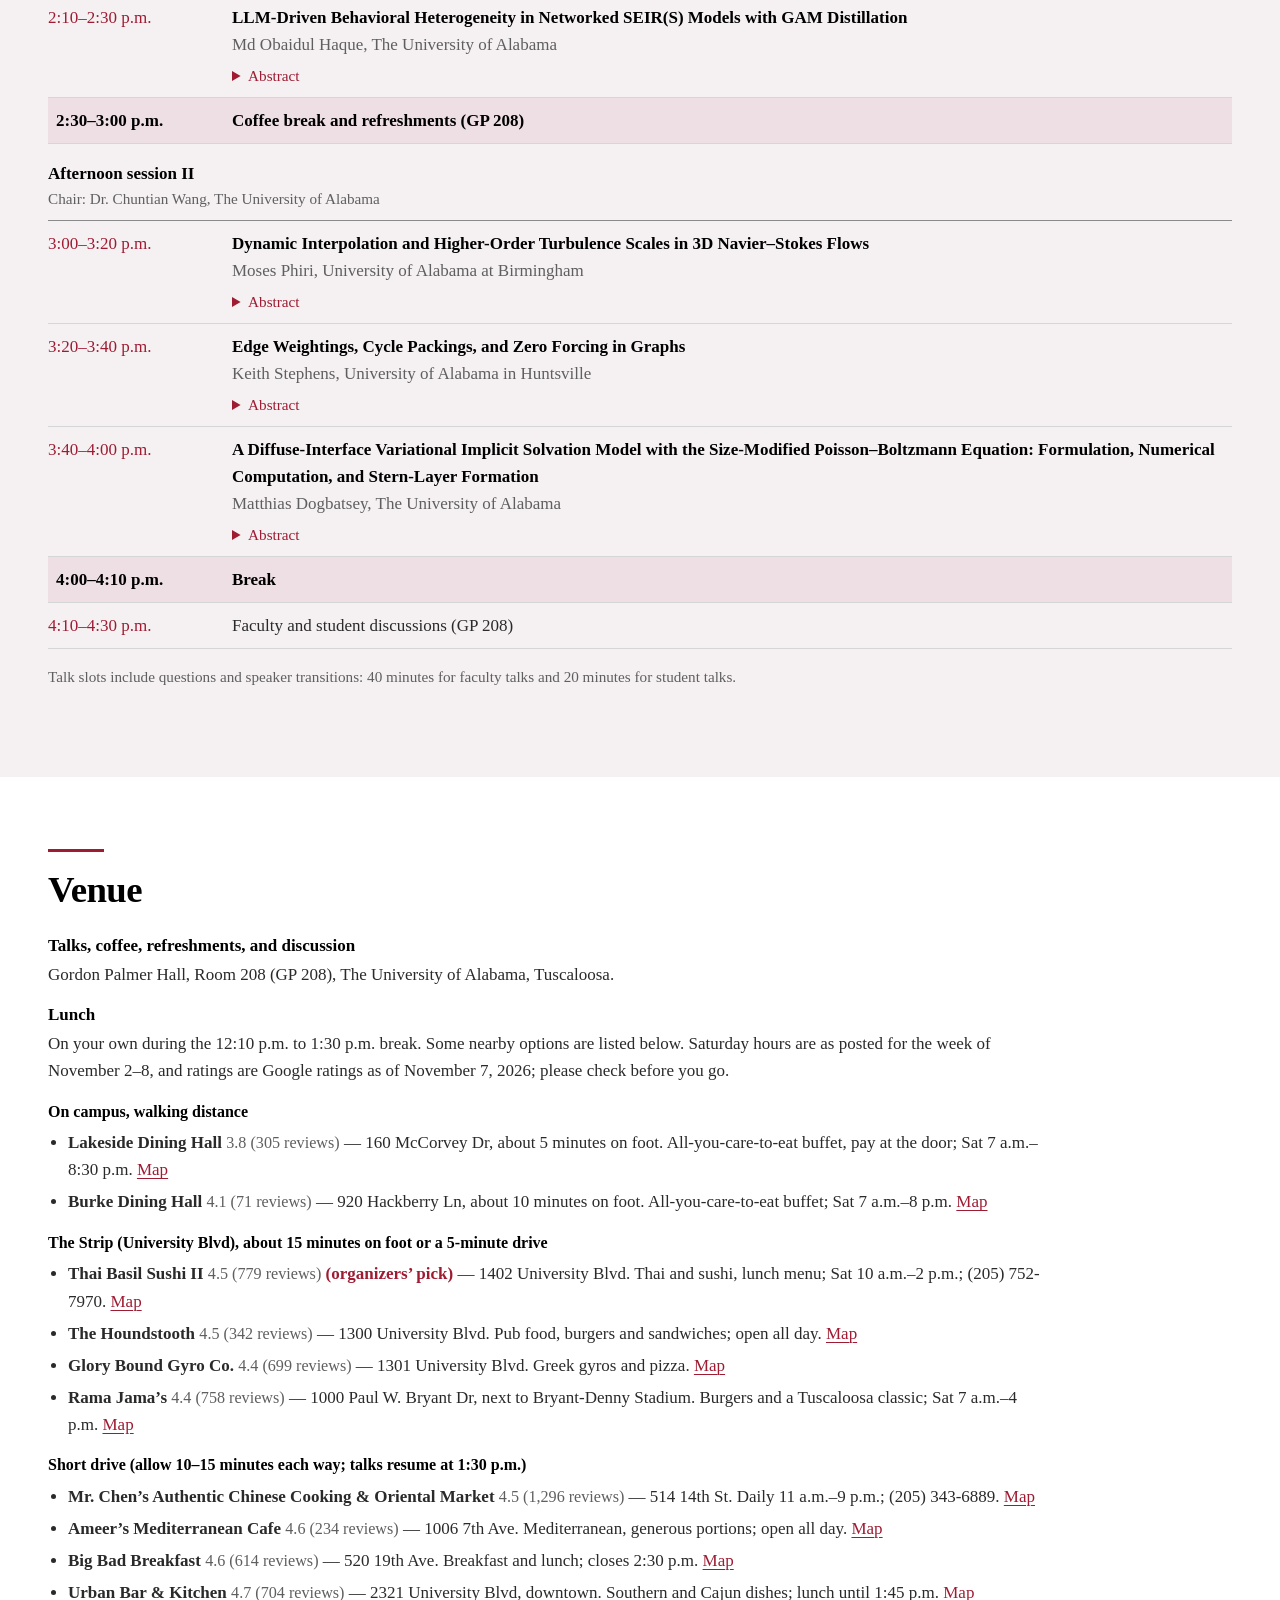
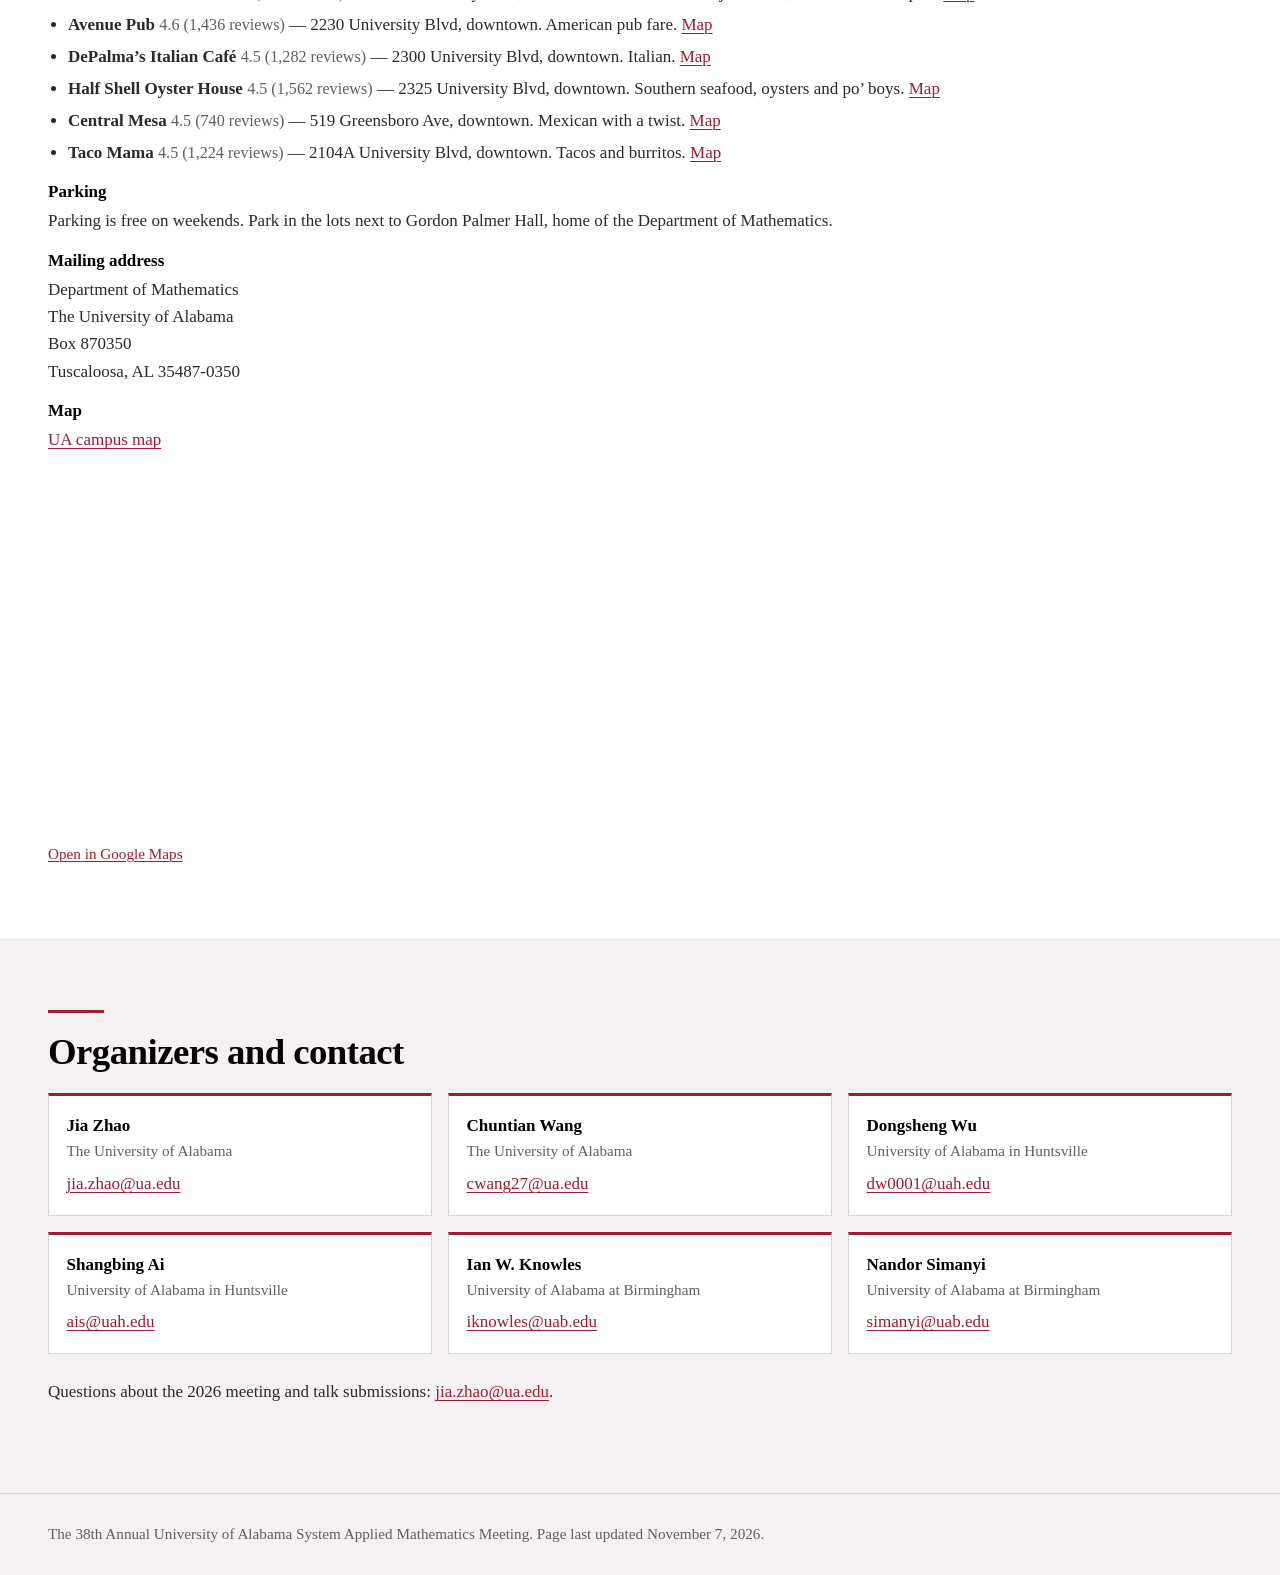
==== commit b5f37a06: "Add Chuntian Wang as co-organizer; show session chairs in program and PDF Co-Authored-By: Claude Fab" ====
--- a/index.html
+++ b/index.html
@@ -5,7 +5,7 @@
 <meta name="viewport" content="width=device-width, initial-scale=1">
 <title>UASAM 2026: The 38th Annual University of Alabama System Applied Mathematics Meeting</title>
 <meta name="description" content="The 38th Annual University of Alabama System Applied Mathematics Meeting, Saturday, November 7, 2026, at The University of Alabama, Tuscaloosa. Program, venue, and organizers.">
-<link rel="stylesheet" href="style.css?v=20261107b">
+<link rel="stylesheet" href="style.css?v=20261107c">
 <!--
   HOW TO EDIT THIS PAGE
   Fields still to be filled in before announcing are marked with <span class="tbd">…</span>.
@@ -71,6 +71,7 @@
       </thead>
       <tbody>
         <tr class="break"><th scope="row">9:30–10:00 a.m.</th><td>Coffee, refreshments, and arrival (GP 208)</td></tr>
+        <tr class="session"><td colspan="2">Morning session <span class="chair">Chair: Dr. Jia Zhao, The University of Alabama</span></td></tr>
         <tr><th scope="row">10:00–10:10 a.m.</th><td>Welcome remarks</td></tr>
         <!-- Talk cells are rendered from abstracts/*.md; open slots keep class="slot" -->
         <tr><th scope="row">10:10–10:50 a.m.</th><td>
@@ -89,6 +90,7 @@
           <details><summary>Abstract</summary><p>Complex systems often achieve robustness, efficiency, and adaptability without centralized control. System-level capabilities emerge from the organization of local interactions, feedback, and adaptation across multiple scales. This talk explores how these principles can inform the engineering of adaptive networked systems, drawing on examples from biological, technological, and healthcare systems. We begin with transcriptional regulatory networks, where recurring network motifs and their higher-order organization reveal structural principles associated with efficiency, robustness, and response to perturbations, motivating bio-inspired approaches to distributed sensing, in which local feedback and self-regulation enable sensor networks to balance energy consumption, information throughput, and quality of service. We extend these ideas to healthcare, where decentralized and federated learning provides a framework for collaborative intelligence under constraints of privacy, data ownership, heterogeneity, and trust. Finally, we consider systems in which adaptation occurs across coupled network layers, focusing on the interplay between information diffusion and infectious disease transmission. We develop a multiplex network framework in which social influence propagates through an inferred social network while disease dynamics evolve through a physical-contact network governed by epidemic dynamics. This coupling provides a computational framework for studying behavioral response, quarantine, and epidemic control when the underlying social and physical networks are only partially observable. Across these domains, we conclude that a common principle emerges: effective adaptation depends not only on individual components, but on how they are organized and how they interact with one another and their environment.</p></details>
         </td></tr>
         <tr class="break"><th scope="row">12:10–1:30 p.m.</th><td>Lunch break (on your own; see <a href="#lunch">nearby options</a>) and informal discussion (GP 208)</td></tr>
+        <tr class="session"><td colspan="2">Afternoon session I <span class="chair">Chair: Dr. Chuntian Wang, The University of Alabama</span></td></tr>
         <tr><th scope="row">1:30–1:50 p.m.</th><td>
           <span class="talk-title">Exploration of an Epidemiological Model of Hepatitis B</span>
           <span class="speaker">Daniel Chaviers, University of Alabama in Huntsville</span>
@@ -105,6 +107,7 @@
           <details><summary>Abstract</summary><p>Human behavior has a large impact on epidemic dynamics, yet classical compartmental models usually treat individuals as homogeneous and their protective behavior as absent or fixed. We develop a hybrid networked SEIR framework in which a large language model (LLM) provides each agent’s behavioral decisions. Agent profiles, epidemic conditions, social influence, and policy signals are encoded as natural-language prompts, and the LLM returns a willingness-to-comply score that sets the agent’s self-protection level. Single-factor experiments show distinct, demographically structured infection burdens across age, occupation, and income groups, which no-protection, heuristic, and fixed-mean baselines fail to reproduce. We then reformulate the model as an SEIRS continuous-time Markov chain driven by independent Poisson clocks with waning immunity. Because querying the LLM for every decision is slow and costly, we replace it with a distilled, interpretable generalized additive model (GAM) trained on current-state inputs. In preliminary validation, the GAM surrogate reproduces the LLM-driven epidemic trajectories. It enables faster simulations at no API cost, opening a path to large-population studies of LLM-driven behavior.</p></details>
         </td></tr>
         <tr class="break"><th scope="row">2:30–3:00 p.m.</th><td>Coffee break and refreshments (GP 208)</td></tr>
+        <tr class="session"><td colspan="2">Afternoon session II <span class="chair">Chair: Dr. Chuntian Wang, The University of Alabama</span></td></tr>
         <tr><th scope="row">3:00–3:20 p.m.</th><td>
           <span class="talk-title">Dynamic Interpolation and Higher-Order Turbulence Scales in 3D Navier–Stokes Flows</span>
           <span class="speaker">Moses Phiri, University of Alabama at Birmingham</span>
@@ -203,6 +206,7 @@
     <h2>Organizers and contact</h2>
     <ul class="people">
       <li><span class="name">Jia Zhao</span><span class="aff">The University of Alabama</span><a href="mailto:jia.zhao@ua.edu">jia.zhao@ua.edu</a></li>
+      <li><span class="name">Chuntian Wang</span><span class="aff">The University of Alabama</span><a href="mailto:cwang27@ua.edu">cwang27@ua.edu</a></li>
       <li><span class="name">Dongsheng Wu</span><span class="aff">University of Alabama in Huntsville</span><a href="mailto:dw0001@uah.edu">dw0001@uah.edu</a></li>
       <li><span class="name">Shangbing Ai</span><span class="aff">University of Alabama in Huntsville</span><a href="mailto:ais@uah.edu">ais@uah.edu</a></li>
       <li><span class="name">Ian W. Knowles</span><span class="aff">University of Alabama at Birmingham</span><a href="mailto:iknowles@uab.edu">iknowles@uab.edu</a></li>
--- a/style.css
+++ b/style.css
@@ -274,6 +274,18 @@
 .schedule tr.break th { padding-left: 0.5rem; }
 .schedule tr.break td { padding-right: 0.5rem; }
 .schedule .slot { color: var(--ink-muted); font-style: italic; }
+.schedule tr.session td {
+  padding-top: 1rem;
+  font-weight: 700;
+  color: var(--ink);
+  border-bottom: 1px solid var(--rule-strong);
+}
+.schedule tr.session .chair {
+  display: block;
+  font-weight: 400;
+  color: var(--ink-muted);
+  font-size: 0.95rem;
+}
 
 /* Talk cells: title, speaker, and a collapsible abstract */
 .schedule .talk-title { display: block; color: var(--ink); font-weight: 600; }
@@ -344,7 +356,7 @@
    auto-fit leaves a lone card stranded on a second row at common widths. */
 @media (min-width: 34rem) { .people { grid-template-columns: repeat(2, 1fr); } }
 @media (min-width: 56rem) { .people { grid-template-columns: repeat(3, 1fr); } }
-@media (min-width: 72rem) { .people { grid-template-columns: repeat(5, 1fr); } }
+@media (min-width: 72rem) { .people { grid-template-columns: repeat(3, 1fr); } }
 .people li {
   padding: 1rem 1.1rem 1.1rem;
   background: var(--paper);
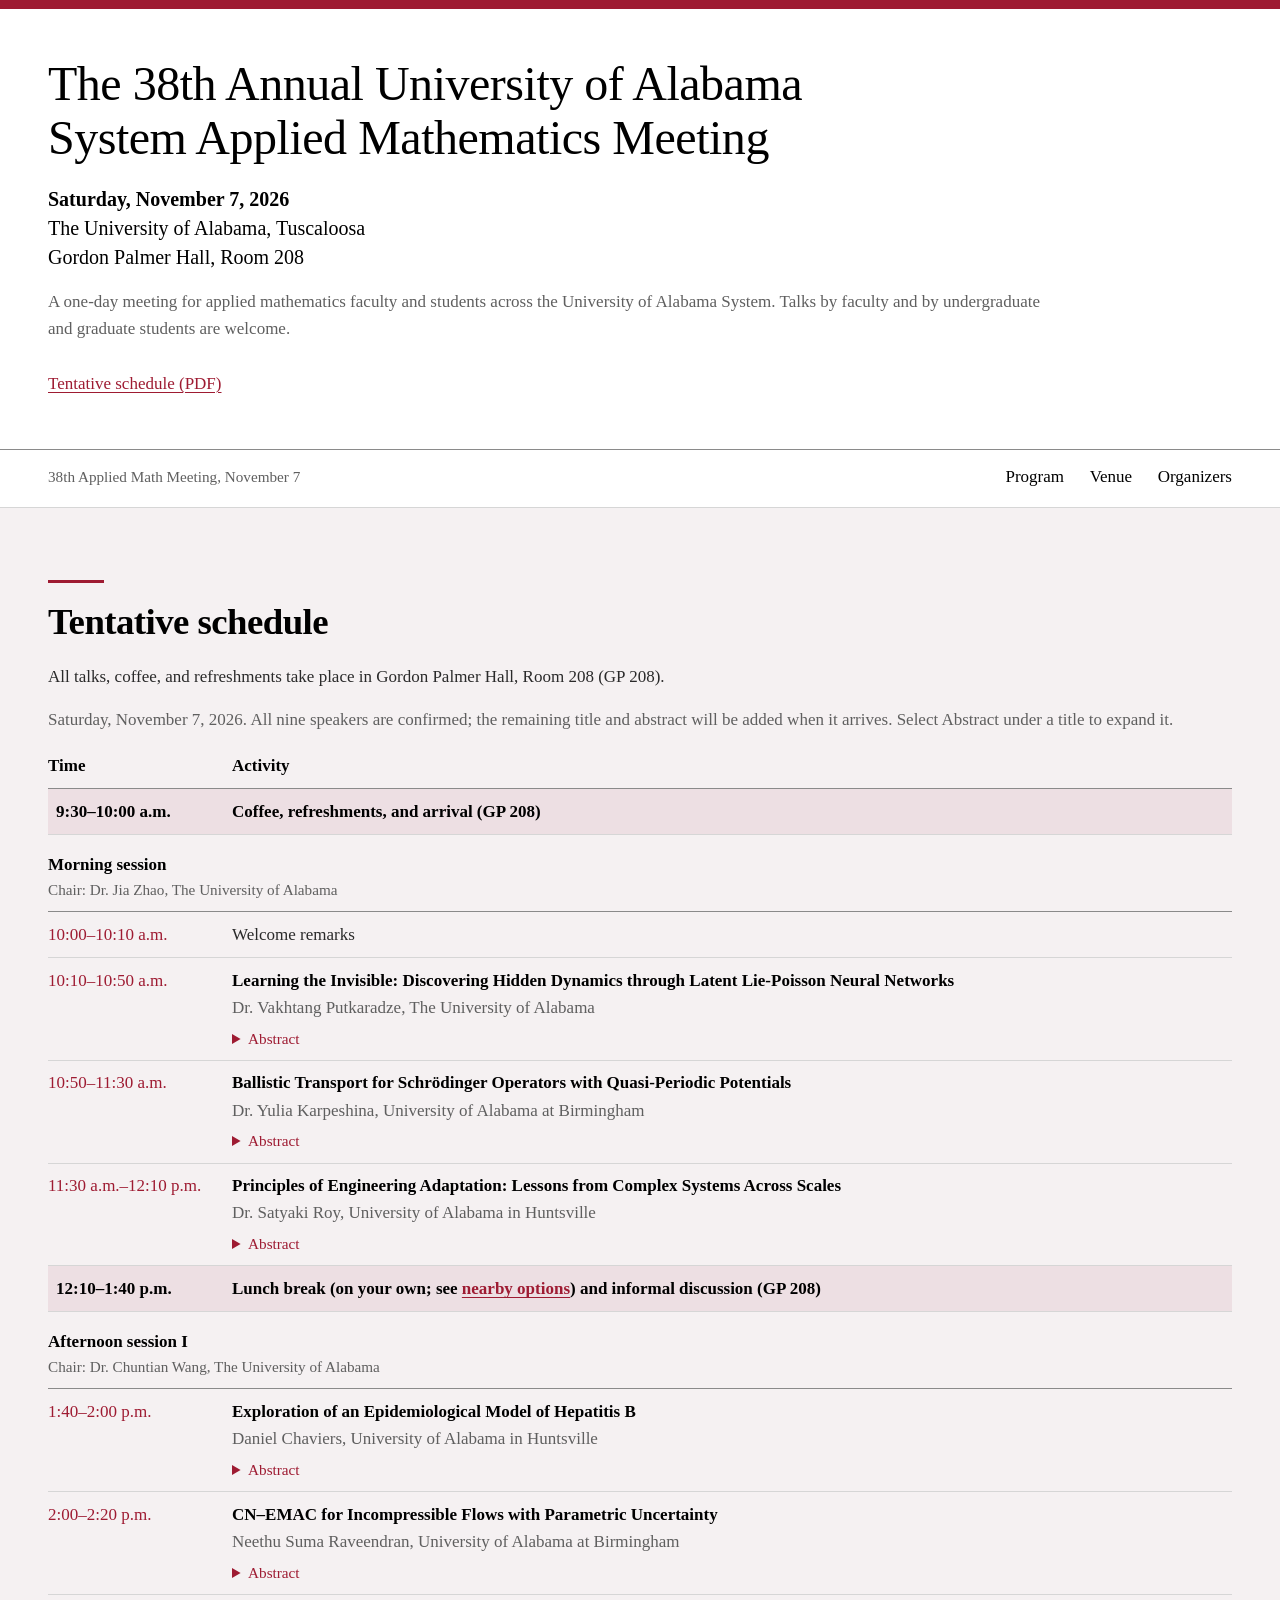
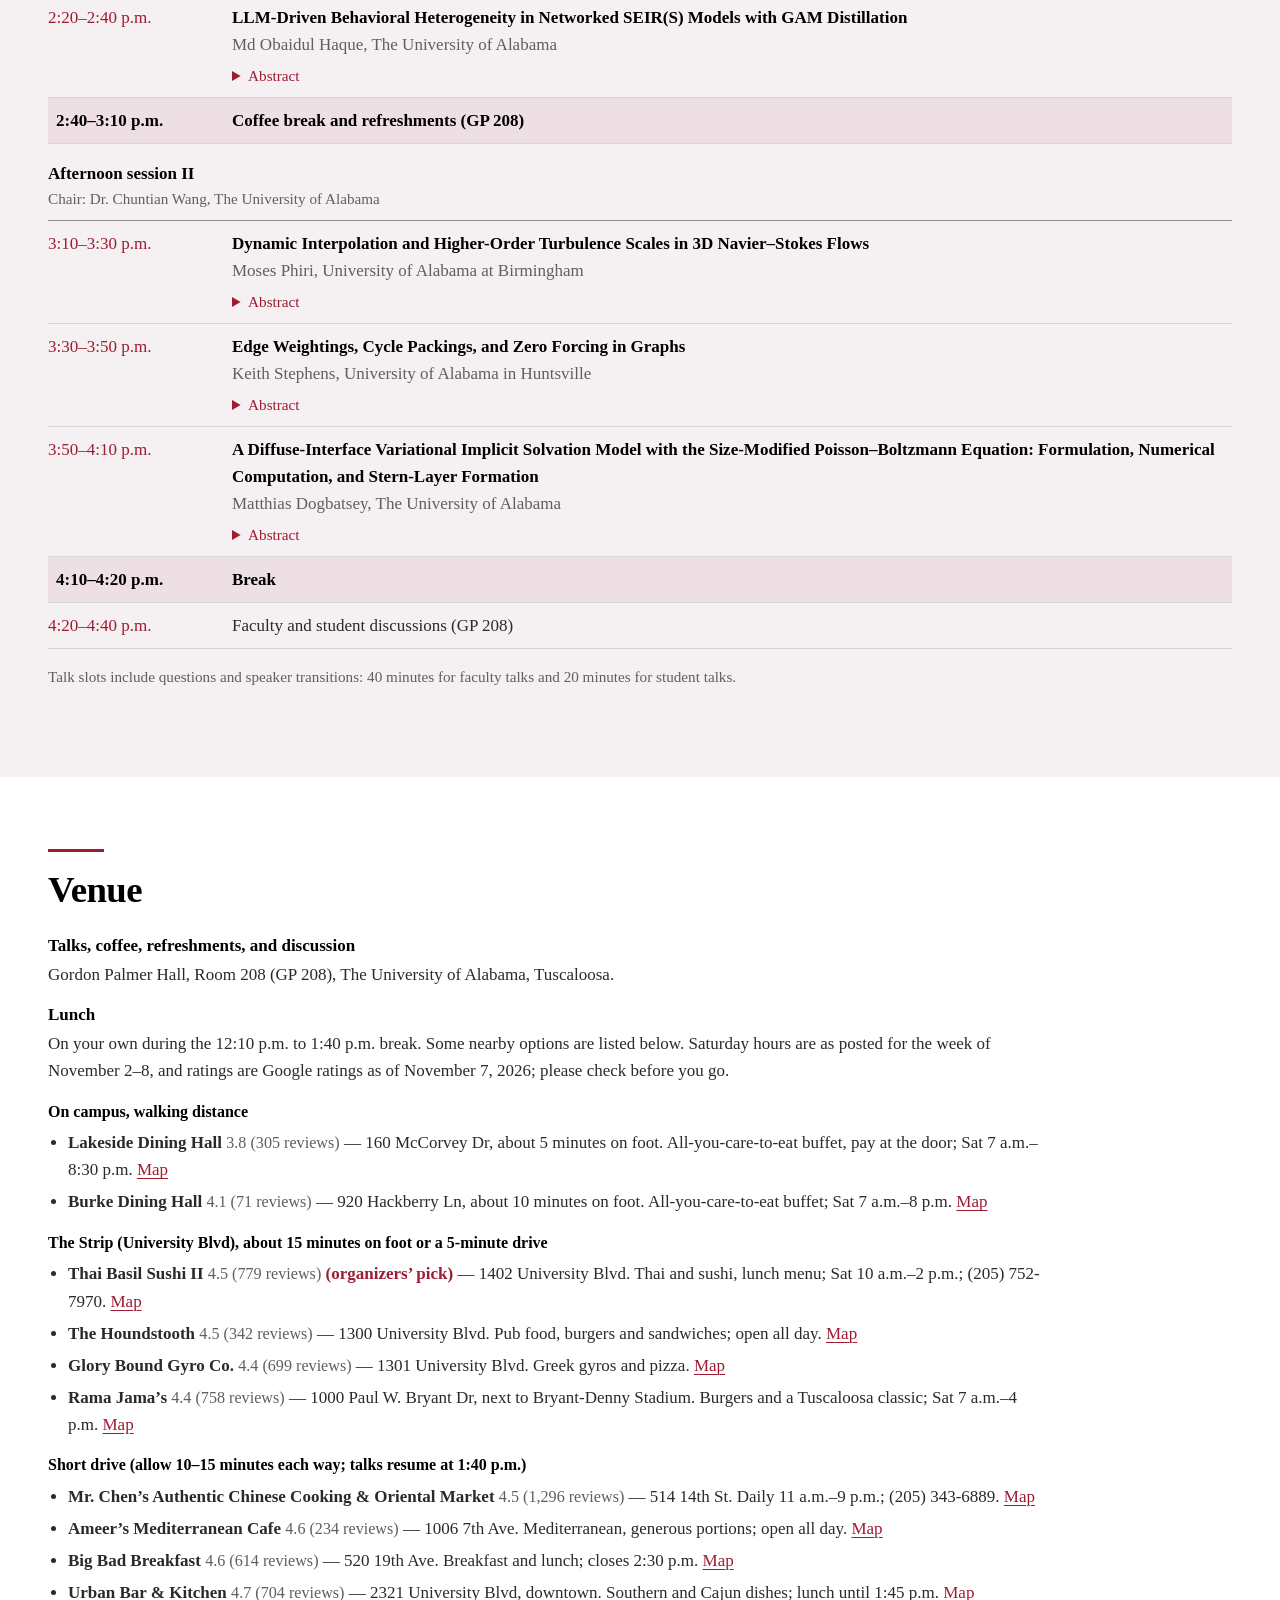
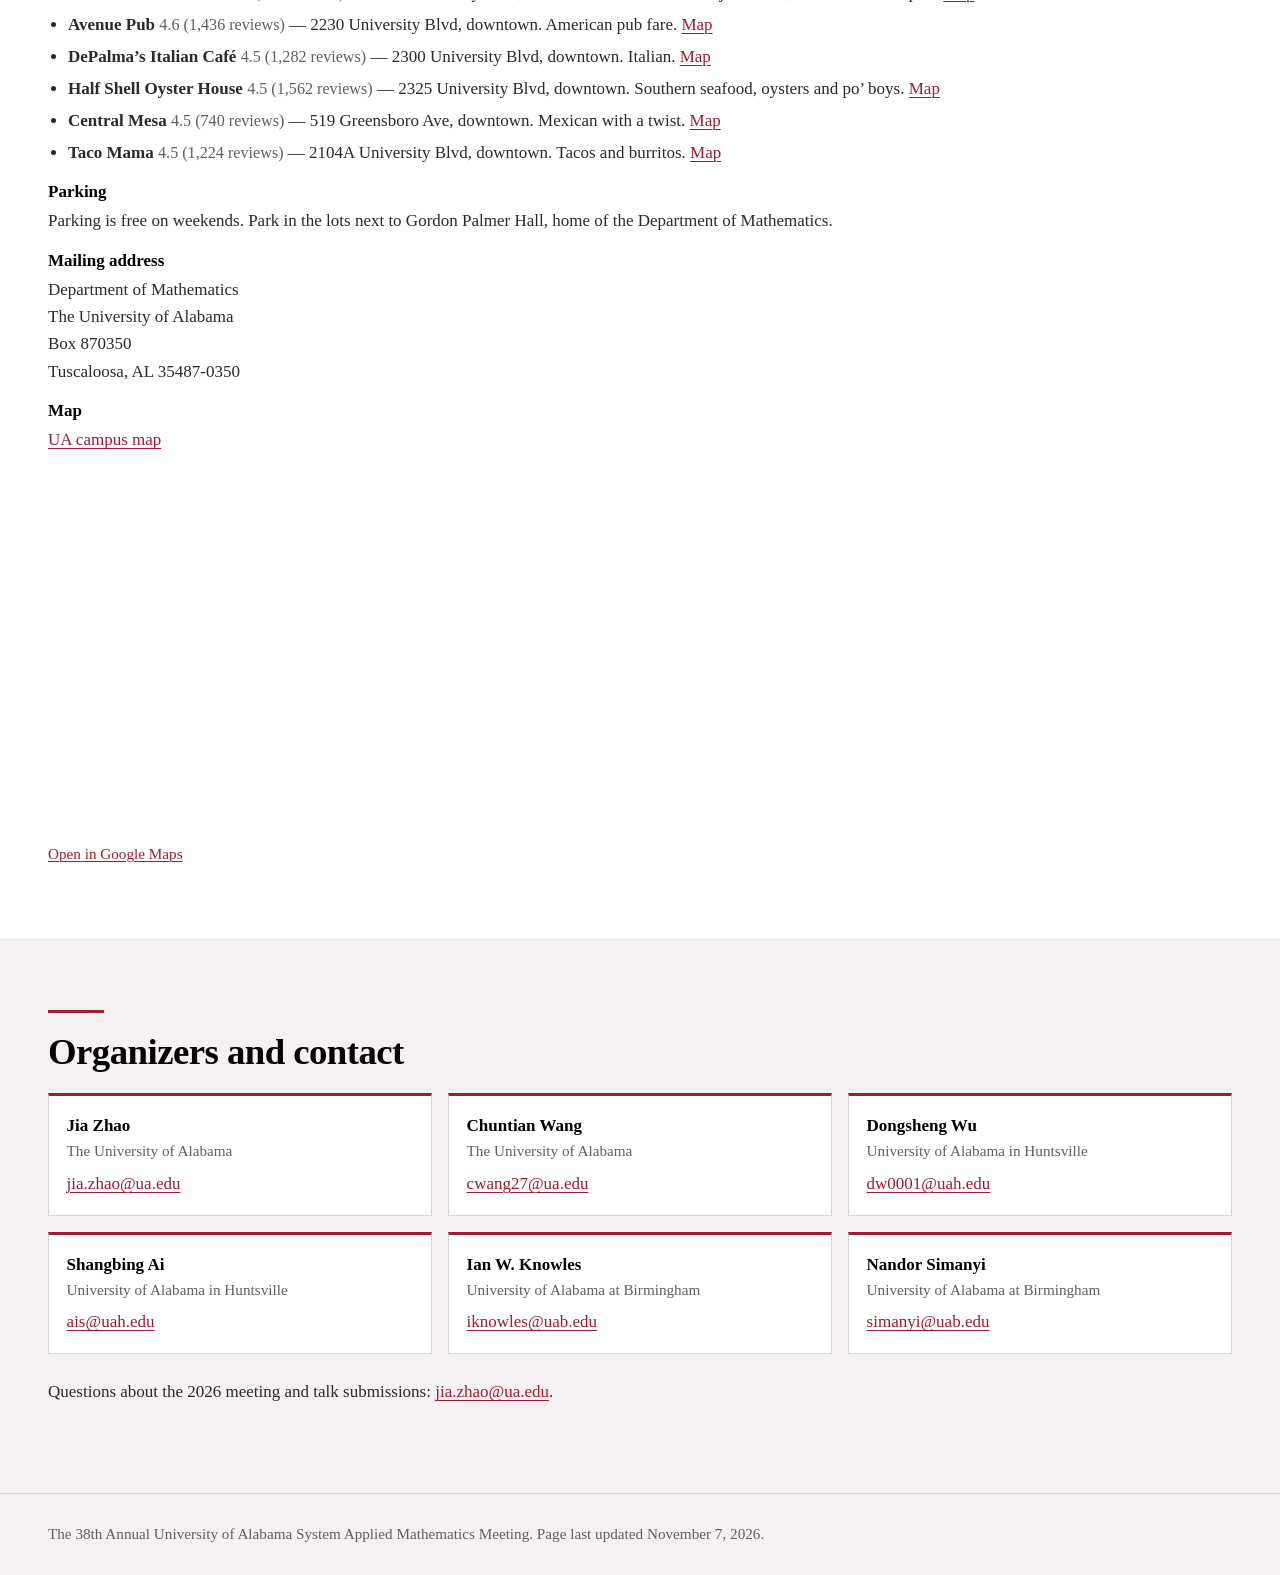
==== commit 12872e9e: "Shift afternoon program 10 minutes later (session started 1:40 p.m.) Co-Authored-By: Claude Fable 5." ====
--- a/index.html
+++ b/index.html
@@ -89,42 +89,42 @@
           <span class="speaker">Dr. Satyaki Roy, University of Alabama in Huntsville</span>
           <details><summary>Abstract</summary><p>Complex systems often achieve robustness, efficiency, and adaptability without centralized control. System-level capabilities emerge from the organization of local interactions, feedback, and adaptation across multiple scales. This talk explores how these principles can inform the engineering of adaptive networked systems, drawing on examples from biological, technological, and healthcare systems. We begin with transcriptional regulatory networks, where recurring network motifs and their higher-order organization reveal structural principles associated with efficiency, robustness, and response to perturbations, motivating bio-inspired approaches to distributed sensing, in which local feedback and self-regulation enable sensor networks to balance energy consumption, information throughput, and quality of service. We extend these ideas to healthcare, where decentralized and federated learning provides a framework for collaborative intelligence under constraints of privacy, data ownership, heterogeneity, and trust. Finally, we consider systems in which adaptation occurs across coupled network layers, focusing on the interplay between information diffusion and infectious disease transmission. We develop a multiplex network framework in which social influence propagates through an inferred social network while disease dynamics evolve through a physical-contact network governed by epidemic dynamics. This coupling provides a computational framework for studying behavioral response, quarantine, and epidemic control when the underlying social and physical networks are only partially observable. Across these domains, we conclude that a common principle emerges: effective adaptation depends not only on individual components, but on how they are organized and how they interact with one another and their environment.</p></details>
         </td></tr>
-        <tr class="break"><th scope="row">12:10–1:30 p.m.</th><td>Lunch break (on your own; see <a href="#lunch">nearby options</a>) and informal discussion (GP 208)</td></tr>
+        <tr class="break"><th scope="row">12:10–1:40 p.m.</th><td>Lunch break (on your own; see <a href="#lunch">nearby options</a>) and informal discussion (GP 208)</td></tr>
         <tr class="session"><td colspan="2">Afternoon session I <span class="chair">Chair: Dr. Chuntian Wang, The University of Alabama</span></td></tr>
-        <tr><th scope="row">1:30–1:50 p.m.</th><td>
+        <tr><th scope="row">1:40–2:00 p.m.</th><td>
           <span class="talk-title">Exploration of an Epidemiological Model of Hepatitis B</span>
           <span class="speaker">Daniel Chaviers, University of Alabama in Huntsville</span>
           <details><summary>Abstract</summary><p>Infection with the hepatitis B virus (HBV) causes long-term harm to the liver, often resulting in cirrhosis, liver failure, and liver cancer. HBV is transmitted via fluid contact, and a particular concern is transmission in childbirth. Vaccination can prevent infection, and is over 95% effective, but vaccination is not universal. In this talk, we provide a brief overview of a SEICR-type epidemiological model for the disease. We investigate various aspects of the model that are of interest in more general investigations of dynamical systems (e.g. well-posedness, equilibria, stability), and explain their application to our model. We follow up with a control-theoretic analysis on the role of vaccination in our model, and pre-empt questions for future research into the control of HBV and the mathematical role of vertical transmission.</p></details>
         </td></tr>
-        <tr><th scope="row">1:50–2:10 p.m.</th><td>
+        <tr><th scope="row">2:00–2:20 p.m.</th><td>
           <span class="talk-title">CN–EMAC for Incompressible Flows with Parametric Uncertainty</span>
           <span class="speaker">Neethu Suma Raveendran, University of Alabama at Birmingham</span>
           <details><summary>Abstract</summary><p>Accurate simulation of incompressible flows becomes particularly challenging when physical parameters are uncertain and the finite element velocity satisfies the incompressibility constraint only weakly. In this talk, we present a fully discrete Crank–Nicolson energy–momentum–angular-momentum conserving (CN–EMAC) finite element method for parameterized Navier–Stokes equations. It is coupled with stochastic collocation method, reducing the stochastic problem to independent deterministic solves at the collocation points.</p><p>We establish unconditional energy stability and derive a velocity error estimate of order <i>O</i>(<i>h</i><sup><i>k</i></sup> + Δ<i>t</i><sup>2</sup>). For inviscid, unforced flow, the fully converged scheme without grad–div stabilization conserves kinetic energy, linear momentum, and angular momentum. Numerical experiments verify the predicted accuracy and demonstrate the method’s conservation properties and robustness for several benchmark flows.</p></details>
         </td></tr>
-        <tr><th scope="row">2:10–2:30 p.m.</th><td>
+        <tr><th scope="row">2:20–2:40 p.m.</th><td>
           <span class="talk-title">LLM-Driven Behavioral Heterogeneity in Networked SEIR(S) Models with GAM Distillation</span>
           <span class="speaker">Md Obaidul Haque, The University of Alabama</span>
           <details><summary>Abstract</summary><p>Human behavior has a large impact on epidemic dynamics, yet classical compartmental models usually treat individuals as homogeneous and their protective behavior as absent or fixed. We develop a hybrid networked SEIR framework in which a large language model (LLM) provides each agent’s behavioral decisions. Agent profiles, epidemic conditions, social influence, and policy signals are encoded as natural-language prompts, and the LLM returns a willingness-to-comply score that sets the agent’s self-protection level. Single-factor experiments show distinct, demographically structured infection burdens across age, occupation, and income groups, which no-protection, heuristic, and fixed-mean baselines fail to reproduce. We then reformulate the model as an SEIRS continuous-time Markov chain driven by independent Poisson clocks with waning immunity. Because querying the LLM for every decision is slow and costly, we replace it with a distilled, interpretable generalized additive model (GAM) trained on current-state inputs. In preliminary validation, the GAM surrogate reproduces the LLM-driven epidemic trajectories. It enables faster simulations at no API cost, opening a path to large-population studies of LLM-driven behavior.</p></details>
         </td></tr>
-        <tr class="break"><th scope="row">2:30–3:00 p.m.</th><td>Coffee break and refreshments (GP 208)</td></tr>
+        <tr class="break"><th scope="row">2:40–3:10 p.m.</th><td>Coffee break and refreshments (GP 208)</td></tr>
         <tr class="session"><td colspan="2">Afternoon session II <span class="chair">Chair: Dr. Chuntian Wang, The University of Alabama</span></td></tr>
-        <tr><th scope="row">3:00–3:20 p.m.</th><td>
+        <tr><th scope="row">3:10–3:30 p.m.</th><td>
           <span class="talk-title">Dynamic Interpolation and Higher-Order Turbulence Scales in 3D Navier–Stokes Flows</span>
           <span class="speaker">Moses Phiri, University of Alabama at Birmingham</span>
           <details><summary>Abstract</summary><p>We investigate the three-dimensional unforced Navier–Stokes equations through the interaction between spatial analyticity and the geometric sparseness of regions of intense fluid activity (i.e., regions where the fluid’s motion varies sharply). Viewing higher-order derivative ratios as turbulence scales, we introduce time-weighted bridge inequalities quantifying ratios between lower- and higher-order derivative norms. These time weights provide a less restrictive environment for the ratios giving the construction more flexibility and they are chosen in such a way that the resulting lower bound on the radius of analyticity dominates the sparseness scale of the super-level sets, which indicates that the flow entered the dissipation regime. Combining this scale comparison with a harmonic-measure maximum principle on one-dimensional sparse sets yields a contraction in the relevant derivative norm, thereby excluding a general class of blow-up scenarios. Consequently, the strong solution extends analytically beyond the candidate blow-up time.</p></details>
         </td></tr>
-        <tr><th scope="row">3:20–3:40 p.m.</th><td>
+        <tr><th scope="row">3:30–3:50 p.m.</th><td>
           <span class="talk-title">Edge Weightings, Cycle Packings, and Zero Forcing in Graphs</span>
           <span class="speaker">Keith Stephens, University of Alabama in Huntsville</span>
           <details><summary>Abstract</summary><p>The topic of zero forcing in graph theory has been extensively investigated because the zero forcing number—a graph parameter—has strong connections to the question of the maximum nullity of an adjacency-type matrix for a graph. Zero forcing is a game played on the vertices of a graph in which some vertices start out black, the rest white. If a black vertex has only one white neighbor, it may color that neighbor black, in which case it is called a forcing vertex and its neighbor is said to have been forced; the game continues until all vertices are black, or until there is not another black vertex with a solitary white neighbor.</p><p>This talk explores the connections between zero forcing and girth, the length of a shortest cycle in a graph. Work of Davila and Kenter has found a lower bound for the zero forcing number in terms of minimum degree (minimum number of neighbors among all vertices) and girth. We improve upon this lower bound for graphs with relatively large girth, by tying the question of zero forcing to problems involving edge weightings of graphs.</p><p>The connection arises by considering, for a graph on which the zero forcing game is played, a subgraph consisting of, roughly speaking, the forcing vertices. Specifically, we investigate the minimum number of edges such a graph can have, given information about its cyclotomic number (number of edges which must be removed to eliminate all cycles). This number turns out to be equal to the minimum possible total value of a member of a certain class of edge weightings, where an edge weighting here means an assignment of a nonnegative integer value to each edge in a graph subject to certain constraints on the sum of the edge weights in each cycle.</p></details>
         </td></tr>
-        <tr><th scope="row">3:40–4:00 p.m.</th><td>
+        <tr><th scope="row">3:50–4:10 p.m.</th><td>
           <span class="talk-title">A Diffuse-Interface Variational Implicit Solvation Model with the Size-Modified Poisson–Boltzmann Equation: Formulation, Numerical Computation, and Stern-Layer Formation</span>
           <span class="speaker">Matthias Dogbatsey, The University of Alabama</span>
           <details><summary>Abstract</summary><p>Diffuse-interface variational implicit solvation models (VISMs) enable efficient computation of ensemble average solvation energies without costly molecular dynamics sampling. However, the underlying coupled nonlinear PDEs remain computationally demanding, and the classical Poisson–Boltzmann model neglects finite ion size, predicting unphysically high concentrations near molecular surfaces. We present the first numerical realization of the diffuse-interface VISM, developed to date only analytically, and the first to incorporate steric effects via the fully nonlinear size-modified Poisson–Boltzmann (SMPB) equation, coupled to a <i>p</i>-Laplace equation that determines the solute-solvent interface variationally rather than prescribing it. Our solver combines an alternating direction implicit scheme with an inexact Newton–Krylov method, stabilized by a coupling relaxation strategy. We validate against manufactured solutions and biomolecular benchmarks, and show that both steric ion effects and short-range Lennard-Jones repulsion are required for a Stern layer to emerge.</p></details>
         </td></tr>
-        <tr class="break"><th scope="row">4:00–4:10 p.m.</th><td>Break</td></tr>
-        <tr><th scope="row">4:10–4:30 p.m.</th><td>Faculty and student discussions (GP 208)</td></tr>
+        <tr class="break"><th scope="row">4:10–4:20 p.m.</th><td>Break</td></tr>
+        <tr><th scope="row">4:20–4:40 p.m.</th><td>Faculty and student discussions (GP 208)</td></tr>
       </tbody>
     </table>
     <p class="schedule-note">Talk slots include questions and speaker transitions: 40 minutes for faculty talks and 20 minutes for student talks.</p>
@@ -161,7 +161,7 @@
       <dd>Gordon Palmer Hall, Room 208 (GP 208), The University of Alabama, Tuscaloosa.</dd>
       <dt>Lunch</dt>
       <dd id="lunch" class="lunch">
-        <p>On your own during the 12:10 p.m. to 1:30 p.m. break. Some nearby options are listed below. Saturday hours are as posted for the week of November 2&ndash;8, and ratings are Google ratings as of November 7, 2026; please check before you go.</p>
+        <p>On your own during the 12:10 p.m. to 1:40 p.m. break. Some nearby options are listed below. Saturday hours are as posted for the week of November 2&ndash;8, and ratings are Google ratings as of November 7, 2026; please check before you go.</p>
         <h3>On campus, walking distance</h3>
         <ul class="lunch-list">
           <li><strong>Lakeside Dining Hall</strong> <span class="rating">3.8 (305 reviews)</span> &mdash; 160 McCorvey Dr, about 5 minutes on foot. All-you-care-to-eat buffet, pay at the door; Sat 7 a.m.&ndash;8:30 p.m. <a href="https://www.google.com/maps/search/?api=1&amp;query=Lakeside+Dining+Hall,+160+McCorvey+Dr,+Tuscaloosa,+AL+35487">Map</a></li>
@@ -174,7 +174,7 @@
           <li><strong>Glory Bound Gyro Co.</strong> <span class="rating">4.4 (699 reviews)</span> &mdash; 1301 University Blvd. Greek gyros and pizza. <a href="https://www.google.com/maps/search/?api=1&amp;query=Glory+Bound+Gyro+Co,+1301+University+Blvd,+Tuscaloosa,+AL+35401">Map</a></li>
           <li><strong>Rama Jama&rsquo;s</strong> <span class="rating">4.4 (758 reviews)</span> &mdash; 1000 Paul W. Bryant Dr, next to Bryant-Denny Stadium. Burgers and a Tuscaloosa classic; Sat 7 a.m.&ndash;4 p.m. <a href="https://www.google.com/maps/search/?api=1&amp;query=Rama+Jama%27s,+1000+Paul+W+Bryant+Dr,+Tuscaloosa,+AL+35401">Map</a></li>
         </ul>
-        <h3>Short drive (allow 10&ndash;15 minutes each way; talks resume at 1:30 p.m.)</h3>
+        <h3>Short drive (allow 10&ndash;15 minutes each way; talks resume at 1:40 p.m.)</h3>
         <ul class="lunch-list">
           <li><strong>Mr. Chen&rsquo;s Authentic Chinese Cooking &amp; Oriental Market</strong> <span class="rating">4.5 (1,296 reviews)</span> &mdash; 514 14th St. Daily 11 a.m.&ndash;9 p.m.; (205) 343-6889. <a href="https://www.google.com/maps/search/?api=1&amp;query=Mr.+Chen%27s+Authentic+Chinese+Cooking,+514+14th+St,+Tuscaloosa,+AL+35401">Map</a></li>
           <li><strong>Ameer&rsquo;s Mediterranean Cafe</strong> <span class="rating">4.6 (234 reviews)</span> &mdash; 1006 7th Ave. Mediterranean, generous portions; open all day. <a href="https://www.google.com/maps/search/?api=1&amp;query=Ameer%27s+Mediterranean+Cafe,+1006+7th+Ave,+Tuscaloosa,+AL+35401">Map</a></li>
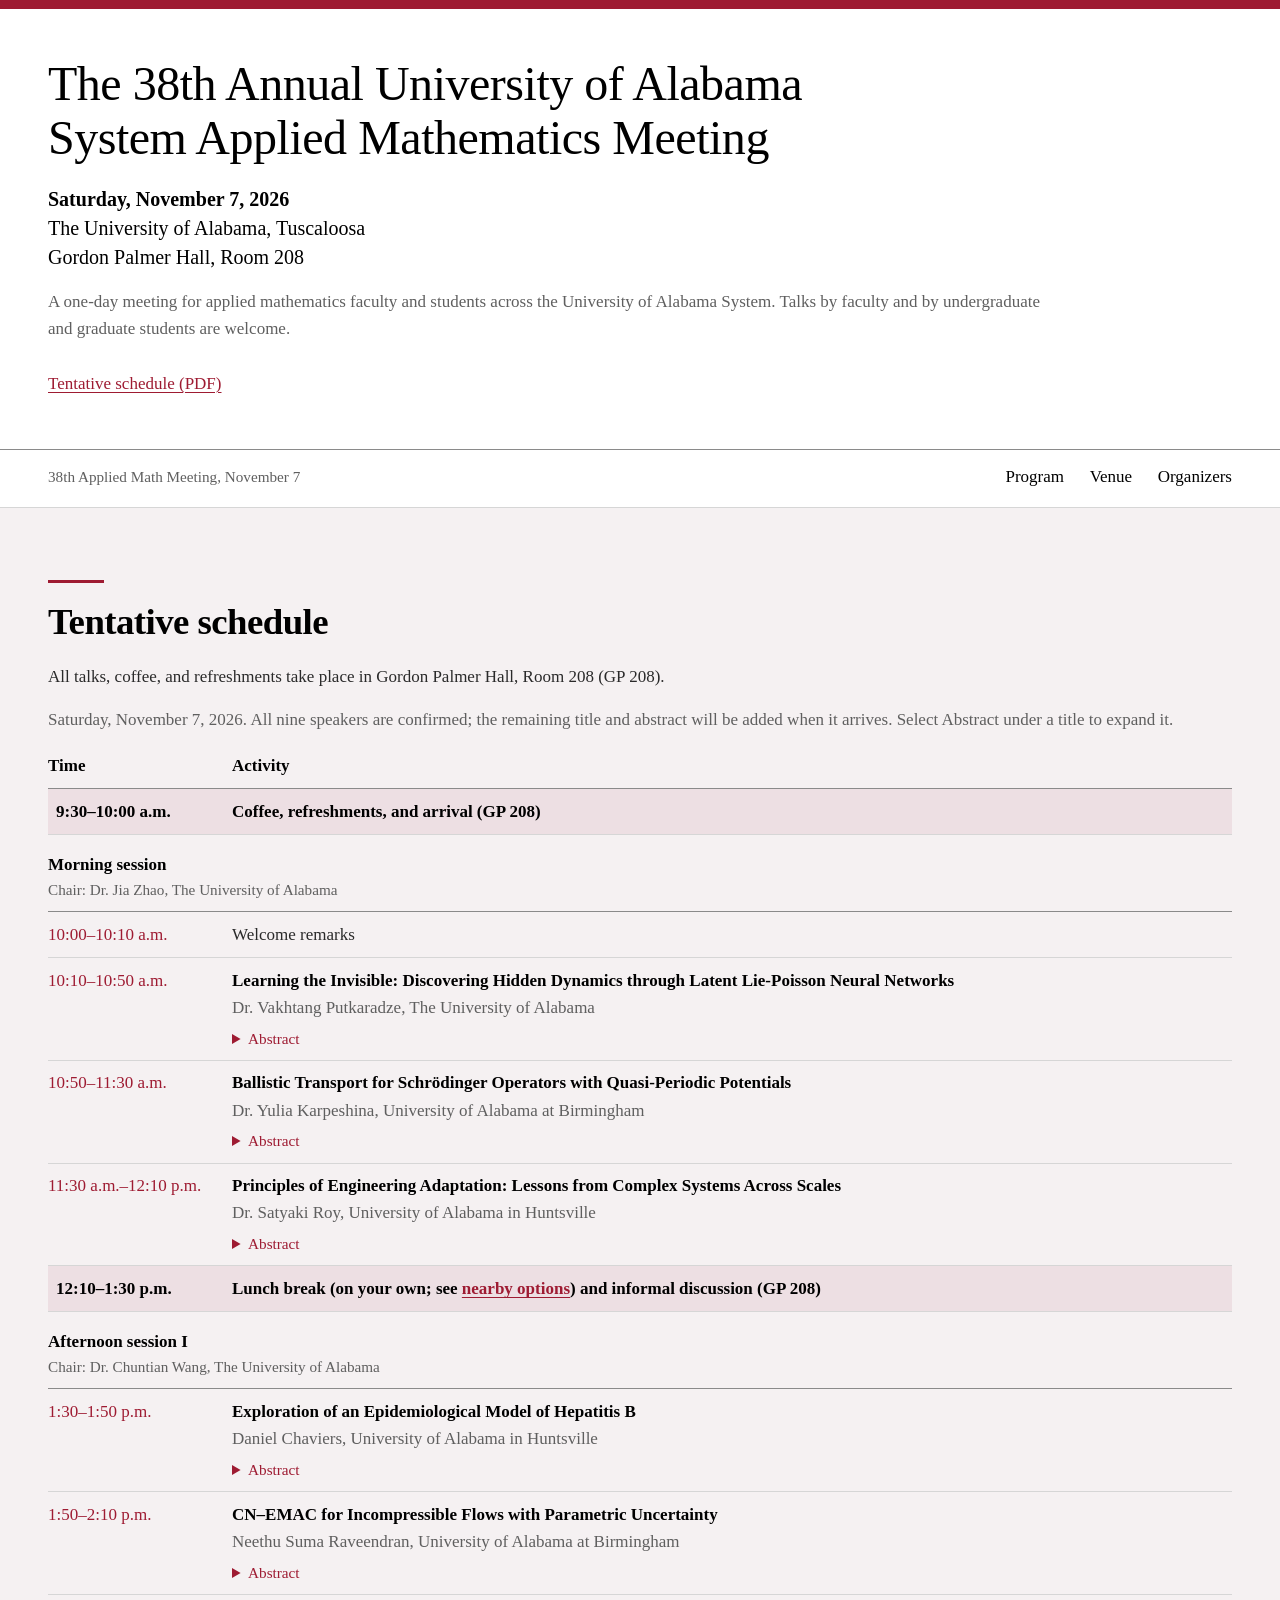
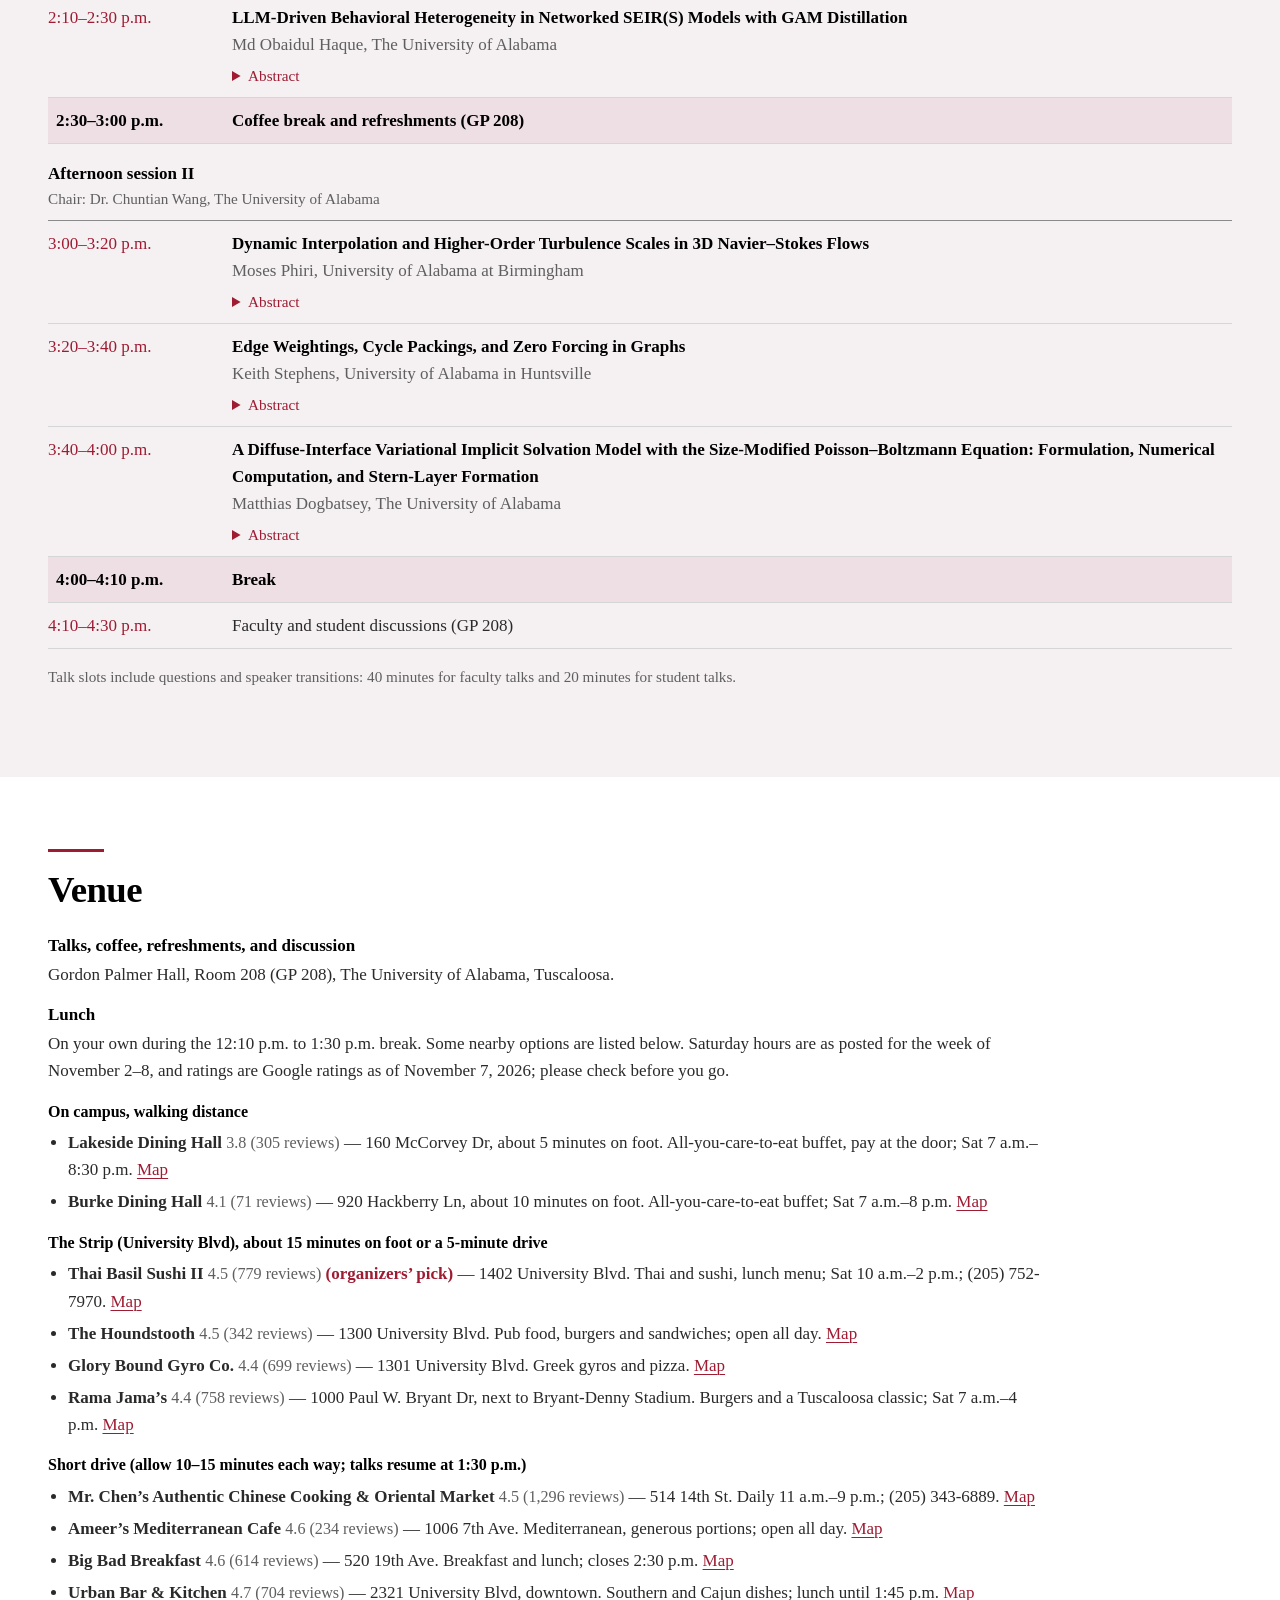
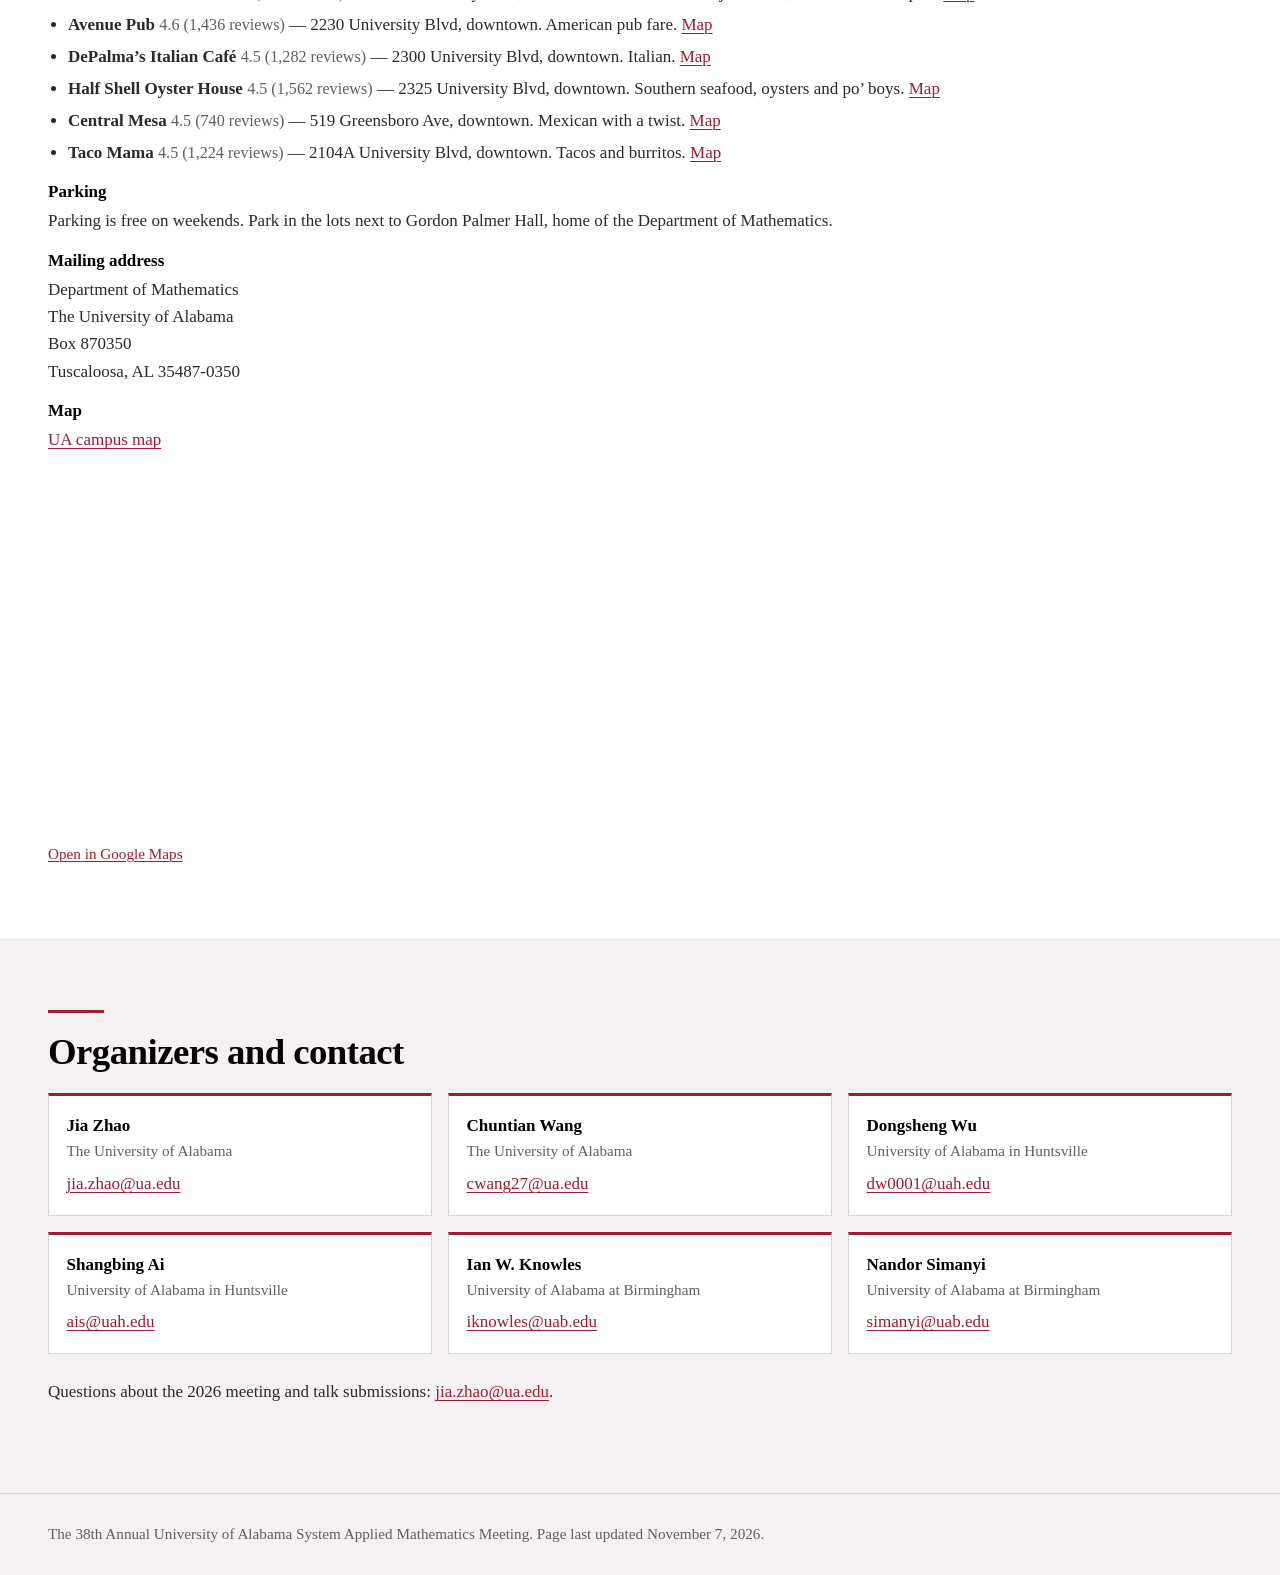
==== commit 45009d34: "Revert the afternoon shift: session started at 1:30 p.m. as scheduled This reverts commit 12872e9.  " ====
--- a/index.html
+++ b/index.html
@@ -89,42 +89,42 @@
           <span class="speaker">Dr. Satyaki Roy, University of Alabama in Huntsville</span>
           <details><summary>Abstract</summary><p>Complex systems often achieve robustness, efficiency, and adaptability without centralized control. System-level capabilities emerge from the organization of local interactions, feedback, and adaptation across multiple scales. This talk explores how these principles can inform the engineering of adaptive networked systems, drawing on examples from biological, technological, and healthcare systems. We begin with transcriptional regulatory networks, where recurring network motifs and their higher-order organization reveal structural principles associated with efficiency, robustness, and response to perturbations, motivating bio-inspired approaches to distributed sensing, in which local feedback and self-regulation enable sensor networks to balance energy consumption, information throughput, and quality of service. We extend these ideas to healthcare, where decentralized and federated learning provides a framework for collaborative intelligence under constraints of privacy, data ownership, heterogeneity, and trust. Finally, we consider systems in which adaptation occurs across coupled network layers, focusing on the interplay between information diffusion and infectious disease transmission. We develop a multiplex network framework in which social influence propagates through an inferred social network while disease dynamics evolve through a physical-contact network governed by epidemic dynamics. This coupling provides a computational framework for studying behavioral response, quarantine, and epidemic control when the underlying social and physical networks are only partially observable. Across these domains, we conclude that a common principle emerges: effective adaptation depends not only on individual components, but on how they are organized and how they interact with one another and their environment.</p></details>
         </td></tr>
-        <tr class="break"><th scope="row">12:10–1:40 p.m.</th><td>Lunch break (on your own; see <a href="#lunch">nearby options</a>) and informal discussion (GP 208)</td></tr>
+        <tr class="break"><th scope="row">12:10–1:30 p.m.</th><td>Lunch break (on your own; see <a href="#lunch">nearby options</a>) and informal discussion (GP 208)</td></tr>
         <tr class="session"><td colspan="2">Afternoon session I <span class="chair">Chair: Dr. Chuntian Wang, The University of Alabama</span></td></tr>
-        <tr><th scope="row">1:40–2:00 p.m.</th><td>
+        <tr><th scope="row">1:30–1:50 p.m.</th><td>
           <span class="talk-title">Exploration of an Epidemiological Model of Hepatitis B</span>
           <span class="speaker">Daniel Chaviers, University of Alabama in Huntsville</span>
           <details><summary>Abstract</summary><p>Infection with the hepatitis B virus (HBV) causes long-term harm to the liver, often resulting in cirrhosis, liver failure, and liver cancer. HBV is transmitted via fluid contact, and a particular concern is transmission in childbirth. Vaccination can prevent infection, and is over 95% effective, but vaccination is not universal. In this talk, we provide a brief overview of a SEICR-type epidemiological model for the disease. We investigate various aspects of the model that are of interest in more general investigations of dynamical systems (e.g. well-posedness, equilibria, stability), and explain their application to our model. We follow up with a control-theoretic analysis on the role of vaccination in our model, and pre-empt questions for future research into the control of HBV and the mathematical role of vertical transmission.</p></details>
         </td></tr>
-        <tr><th scope="row">2:00–2:20 p.m.</th><td>
+        <tr><th scope="row">1:50–2:10 p.m.</th><td>
           <span class="talk-title">CN–EMAC for Incompressible Flows with Parametric Uncertainty</span>
           <span class="speaker">Neethu Suma Raveendran, University of Alabama at Birmingham</span>
           <details><summary>Abstract</summary><p>Accurate simulation of incompressible flows becomes particularly challenging when physical parameters are uncertain and the finite element velocity satisfies the incompressibility constraint only weakly. In this talk, we present a fully discrete Crank–Nicolson energy–momentum–angular-momentum conserving (CN–EMAC) finite element method for parameterized Navier–Stokes equations. It is coupled with stochastic collocation method, reducing the stochastic problem to independent deterministic solves at the collocation points.</p><p>We establish unconditional energy stability and derive a velocity error estimate of order <i>O</i>(<i>h</i><sup><i>k</i></sup> + Δ<i>t</i><sup>2</sup>). For inviscid, unforced flow, the fully converged scheme without grad–div stabilization conserves kinetic energy, linear momentum, and angular momentum. Numerical experiments verify the predicted accuracy and demonstrate the method’s conservation properties and robustness for several benchmark flows.</p></details>
         </td></tr>
-        <tr><th scope="row">2:20–2:40 p.m.</th><td>
+        <tr><th scope="row">2:10–2:30 p.m.</th><td>
           <span class="talk-title">LLM-Driven Behavioral Heterogeneity in Networked SEIR(S) Models with GAM Distillation</span>
           <span class="speaker">Md Obaidul Haque, The University of Alabama</span>
           <details><summary>Abstract</summary><p>Human behavior has a large impact on epidemic dynamics, yet classical compartmental models usually treat individuals as homogeneous and their protective behavior as absent or fixed. We develop a hybrid networked SEIR framework in which a large language model (LLM) provides each agent’s behavioral decisions. Agent profiles, epidemic conditions, social influence, and policy signals are encoded as natural-language prompts, and the LLM returns a willingness-to-comply score that sets the agent’s self-protection level. Single-factor experiments show distinct, demographically structured infection burdens across age, occupation, and income groups, which no-protection, heuristic, and fixed-mean baselines fail to reproduce. We then reformulate the model as an SEIRS continuous-time Markov chain driven by independent Poisson clocks with waning immunity. Because querying the LLM for every decision is slow and costly, we replace it with a distilled, interpretable generalized additive model (GAM) trained on current-state inputs. In preliminary validation, the GAM surrogate reproduces the LLM-driven epidemic trajectories. It enables faster simulations at no API cost, opening a path to large-population studies of LLM-driven behavior.</p></details>
         </td></tr>
-        <tr class="break"><th scope="row">2:40–3:10 p.m.</th><td>Coffee break and refreshments (GP 208)</td></tr>
+        <tr class="break"><th scope="row">2:30–3:00 p.m.</th><td>Coffee break and refreshments (GP 208)</td></tr>
         <tr class="session"><td colspan="2">Afternoon session II <span class="chair">Chair: Dr. Chuntian Wang, The University of Alabama</span></td></tr>
-        <tr><th scope="row">3:10–3:30 p.m.</th><td>
+        <tr><th scope="row">3:00–3:20 p.m.</th><td>
           <span class="talk-title">Dynamic Interpolation and Higher-Order Turbulence Scales in 3D Navier–Stokes Flows</span>
           <span class="speaker">Moses Phiri, University of Alabama at Birmingham</span>
           <details><summary>Abstract</summary><p>We investigate the three-dimensional unforced Navier–Stokes equations through the interaction between spatial analyticity and the geometric sparseness of regions of intense fluid activity (i.e., regions where the fluid’s motion varies sharply). Viewing higher-order derivative ratios as turbulence scales, we introduce time-weighted bridge inequalities quantifying ratios between lower- and higher-order derivative norms. These time weights provide a less restrictive environment for the ratios giving the construction more flexibility and they are chosen in such a way that the resulting lower bound on the radius of analyticity dominates the sparseness scale of the super-level sets, which indicates that the flow entered the dissipation regime. Combining this scale comparison with a harmonic-measure maximum principle on one-dimensional sparse sets yields a contraction in the relevant derivative norm, thereby excluding a general class of blow-up scenarios. Consequently, the strong solution extends analytically beyond the candidate blow-up time.</p></details>
         </td></tr>
-        <tr><th scope="row">3:30–3:50 p.m.</th><td>
+        <tr><th scope="row">3:20–3:40 p.m.</th><td>
           <span class="talk-title">Edge Weightings, Cycle Packings, and Zero Forcing in Graphs</span>
           <span class="speaker">Keith Stephens, University of Alabama in Huntsville</span>
           <details><summary>Abstract</summary><p>The topic of zero forcing in graph theory has been extensively investigated because the zero forcing number—a graph parameter—has strong connections to the question of the maximum nullity of an adjacency-type matrix for a graph. Zero forcing is a game played on the vertices of a graph in which some vertices start out black, the rest white. If a black vertex has only one white neighbor, it may color that neighbor black, in which case it is called a forcing vertex and its neighbor is said to have been forced; the game continues until all vertices are black, or until there is not another black vertex with a solitary white neighbor.</p><p>This talk explores the connections between zero forcing and girth, the length of a shortest cycle in a graph. Work of Davila and Kenter has found a lower bound for the zero forcing number in terms of minimum degree (minimum number of neighbors among all vertices) and girth. We improve upon this lower bound for graphs with relatively large girth, by tying the question of zero forcing to problems involving edge weightings of graphs.</p><p>The connection arises by considering, for a graph on which the zero forcing game is played, a subgraph consisting of, roughly speaking, the forcing vertices. Specifically, we investigate the minimum number of edges such a graph can have, given information about its cyclotomic number (number of edges which must be removed to eliminate all cycles). This number turns out to be equal to the minimum possible total value of a member of a certain class of edge weightings, where an edge weighting here means an assignment of a nonnegative integer value to each edge in a graph subject to certain constraints on the sum of the edge weights in each cycle.</p></details>
         </td></tr>
-        <tr><th scope="row">3:50–4:10 p.m.</th><td>
+        <tr><th scope="row">3:40–4:00 p.m.</th><td>
           <span class="talk-title">A Diffuse-Interface Variational Implicit Solvation Model with the Size-Modified Poisson–Boltzmann Equation: Formulation, Numerical Computation, and Stern-Layer Formation</span>
           <span class="speaker">Matthias Dogbatsey, The University of Alabama</span>
           <details><summary>Abstract</summary><p>Diffuse-interface variational implicit solvation models (VISMs) enable efficient computation of ensemble average solvation energies without costly molecular dynamics sampling. However, the underlying coupled nonlinear PDEs remain computationally demanding, and the classical Poisson–Boltzmann model neglects finite ion size, predicting unphysically high concentrations near molecular surfaces. We present the first numerical realization of the diffuse-interface VISM, developed to date only analytically, and the first to incorporate steric effects via the fully nonlinear size-modified Poisson–Boltzmann (SMPB) equation, coupled to a <i>p</i>-Laplace equation that determines the solute-solvent interface variationally rather than prescribing it. Our solver combines an alternating direction implicit scheme with an inexact Newton–Krylov method, stabilized by a coupling relaxation strategy. We validate against manufactured solutions and biomolecular benchmarks, and show that both steric ion effects and short-range Lennard-Jones repulsion are required for a Stern layer to emerge.</p></details>
         </td></tr>
-        <tr class="break"><th scope="row">4:10–4:20 p.m.</th><td>Break</td></tr>
-        <tr><th scope="row">4:20–4:40 p.m.</th><td>Faculty and student discussions (GP 208)</td></tr>
+        <tr class="break"><th scope="row">4:00–4:10 p.m.</th><td>Break</td></tr>
+        <tr><th scope="row">4:10–4:30 p.m.</th><td>Faculty and student discussions (GP 208)</td></tr>
       </tbody>
     </table>
     <p class="schedule-note">Talk slots include questions and speaker transitions: 40 minutes for faculty talks and 20 minutes for student talks.</p>
@@ -161,7 +161,7 @@
       <dd>Gordon Palmer Hall, Room 208 (GP 208), The University of Alabama, Tuscaloosa.</dd>
       <dt>Lunch</dt>
       <dd id="lunch" class="lunch">
-        <p>On your own during the 12:10 p.m. to 1:40 p.m. break. Some nearby options are listed below. Saturday hours are as posted for the week of November 2&ndash;8, and ratings are Google ratings as of November 7, 2026; please check before you go.</p>
+        <p>On your own during the 12:10 p.m. to 1:30 p.m. break. Some nearby options are listed below. Saturday hours are as posted for the week of November 2&ndash;8, and ratings are Google ratings as of November 7, 2026; please check before you go.</p>
         <h3>On campus, walking distance</h3>
         <ul class="lunch-list">
           <li><strong>Lakeside Dining Hall</strong> <span class="rating">3.8 (305 reviews)</span> &mdash; 160 McCorvey Dr, about 5 minutes on foot. All-you-care-to-eat buffet, pay at the door; Sat 7 a.m.&ndash;8:30 p.m. <a href="https://www.google.com/maps/search/?api=1&amp;query=Lakeside+Dining+Hall,+160+McCorvey+Dr,+Tuscaloosa,+AL+35487">Map</a></li>
@@ -174,7 +174,7 @@
           <li><strong>Glory Bound Gyro Co.</strong> <span class="rating">4.4 (699 reviews)</span> &mdash; 1301 University Blvd. Greek gyros and pizza. <a href="https://www.google.com/maps/search/?api=1&amp;query=Glory+Bound+Gyro+Co,+1301+University+Blvd,+Tuscaloosa,+AL+35401">Map</a></li>
           <li><strong>Rama Jama&rsquo;s</strong> <span class="rating">4.4 (758 reviews)</span> &mdash; 1000 Paul W. Bryant Dr, next to Bryant-Denny Stadium. Burgers and a Tuscaloosa classic; Sat 7 a.m.&ndash;4 p.m. <a href="https://www.google.com/maps/search/?api=1&amp;query=Rama+Jama%27s,+1000+Paul+W+Bryant+Dr,+Tuscaloosa,+AL+35401">Map</a></li>
         </ul>
-        <h3>Short drive (allow 10&ndash;15 minutes each way; talks resume at 1:40 p.m.)</h3>
+        <h3>Short drive (allow 10&ndash;15 minutes each way; talks resume at 1:30 p.m.)</h3>
         <ul class="lunch-list">
           <li><strong>Mr. Chen&rsquo;s Authentic Chinese Cooking &amp; Oriental Market</strong> <span class="rating">4.5 (1,296 reviews)</span> &mdash; 514 14th St. Daily 11 a.m.&ndash;9 p.m.; (205) 343-6889. <a href="https://www.google.com/maps/search/?api=1&amp;query=Mr.+Chen%27s+Authentic+Chinese+Cooking,+514+14th+St,+Tuscaloosa,+AL+35401">Map</a></li>
           <li><strong>Ameer&rsquo;s Mediterranean Cafe</strong> <span class="rating">4.6 (234 reviews)</span> &mdash; 1006 7th Ave. Mediterranean, generous portions; open all day. <a href="https://www.google.com/maps/search/?api=1&amp;query=Ameer%27s+Mediterranean+Cafe,+1006+7th+Ave,+Tuscaloosa,+AL+35401">Map</a></li>
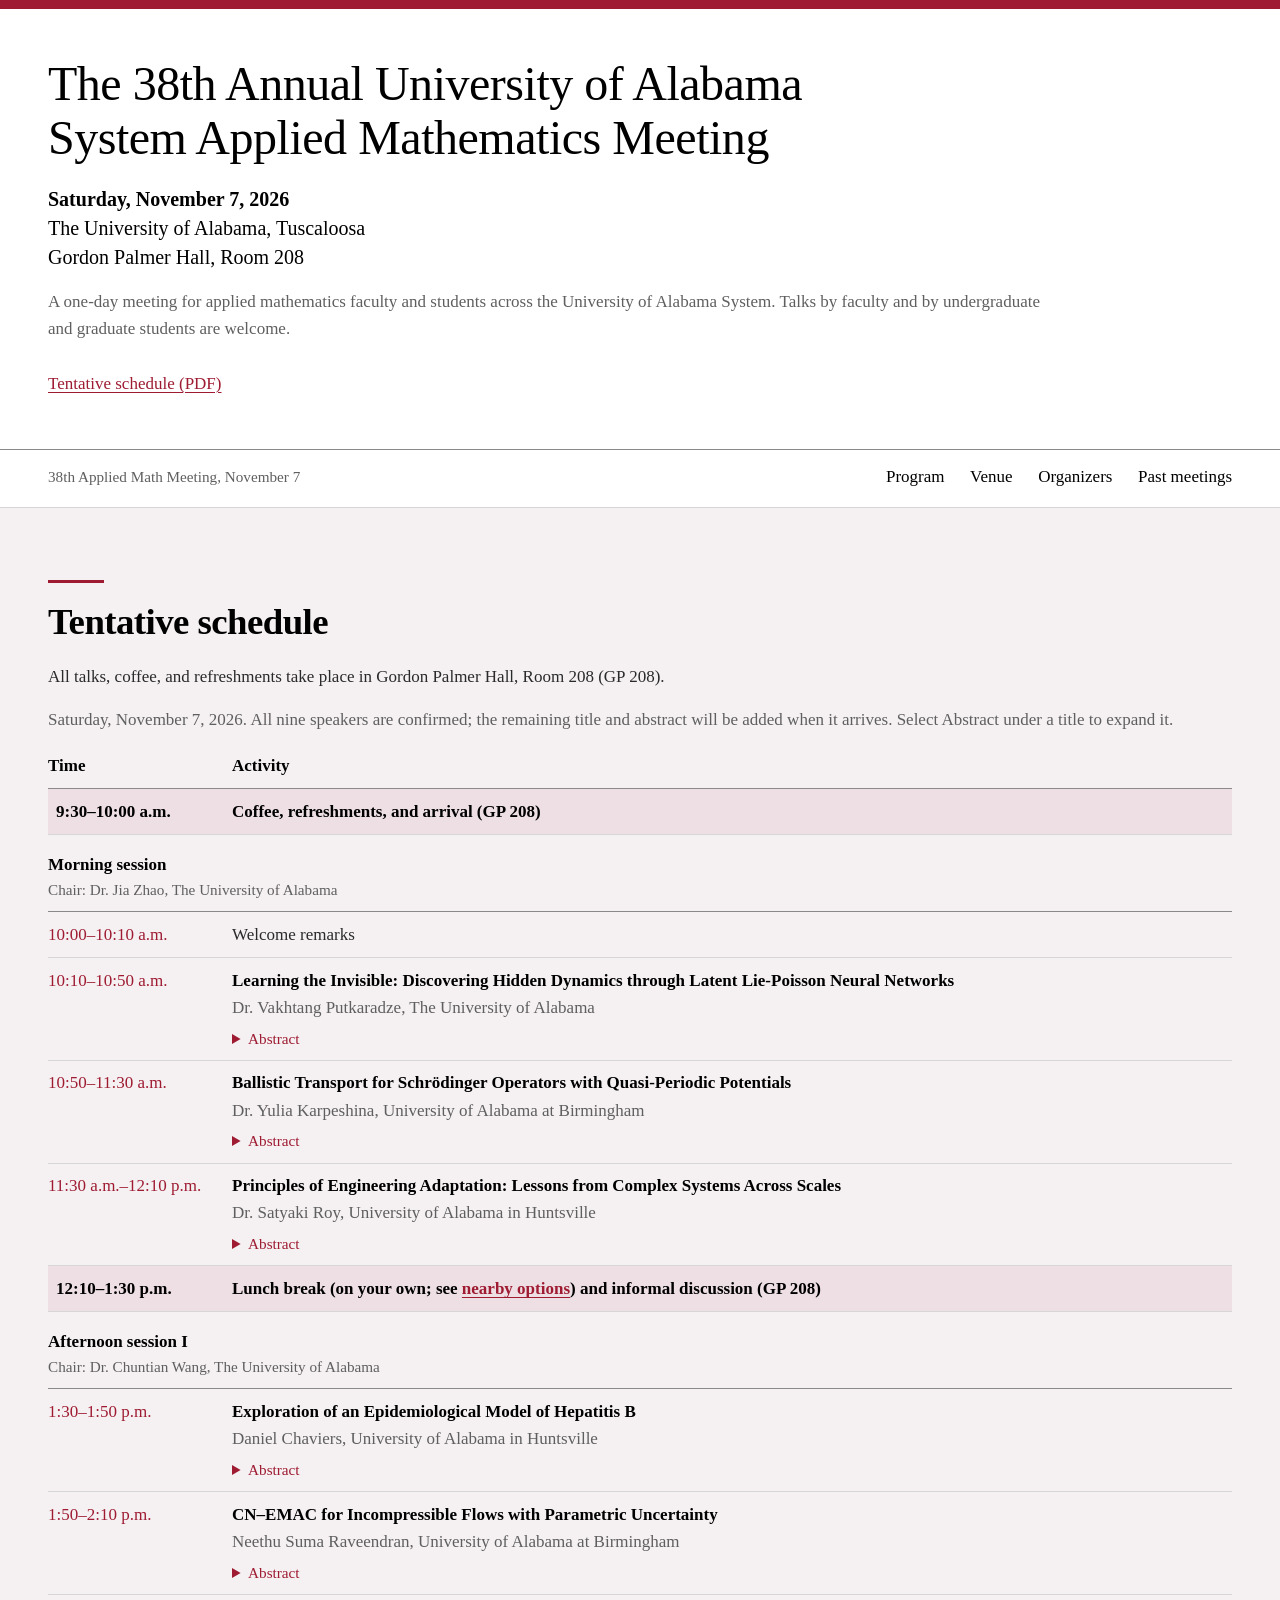
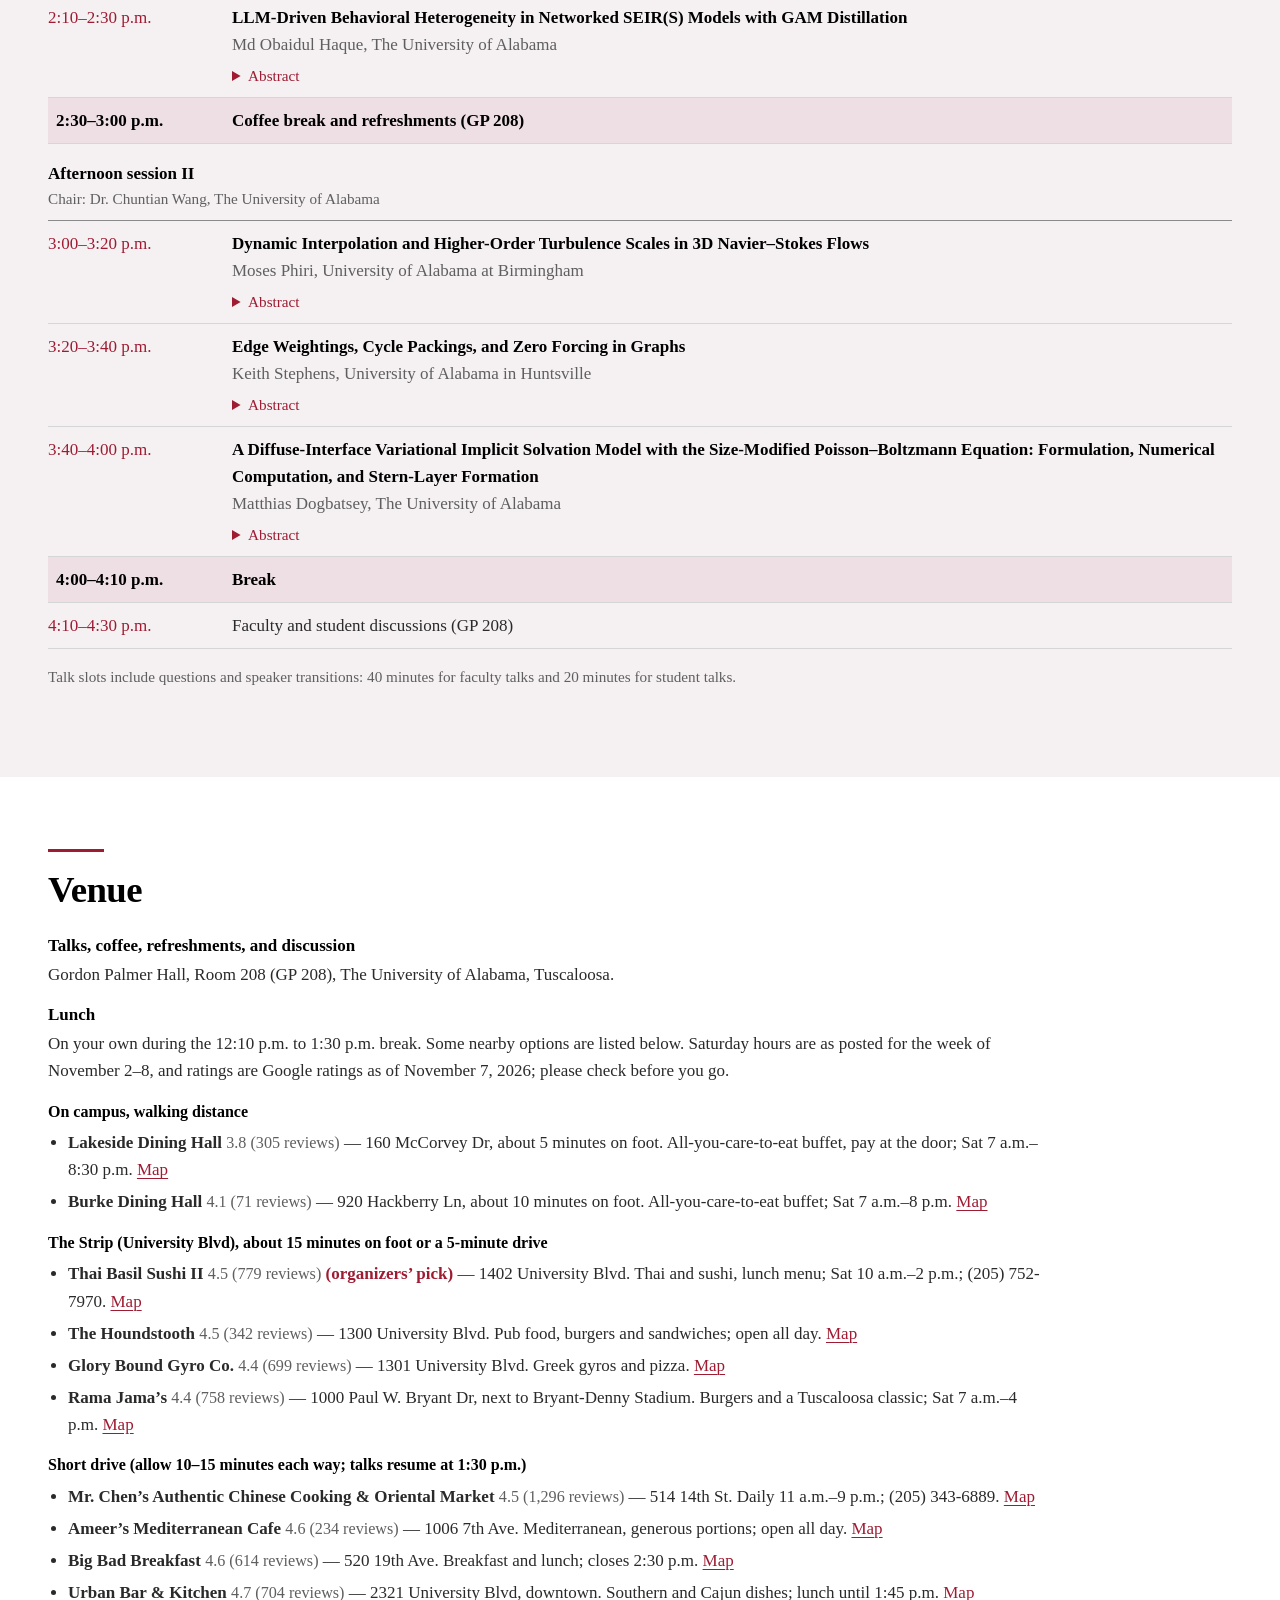
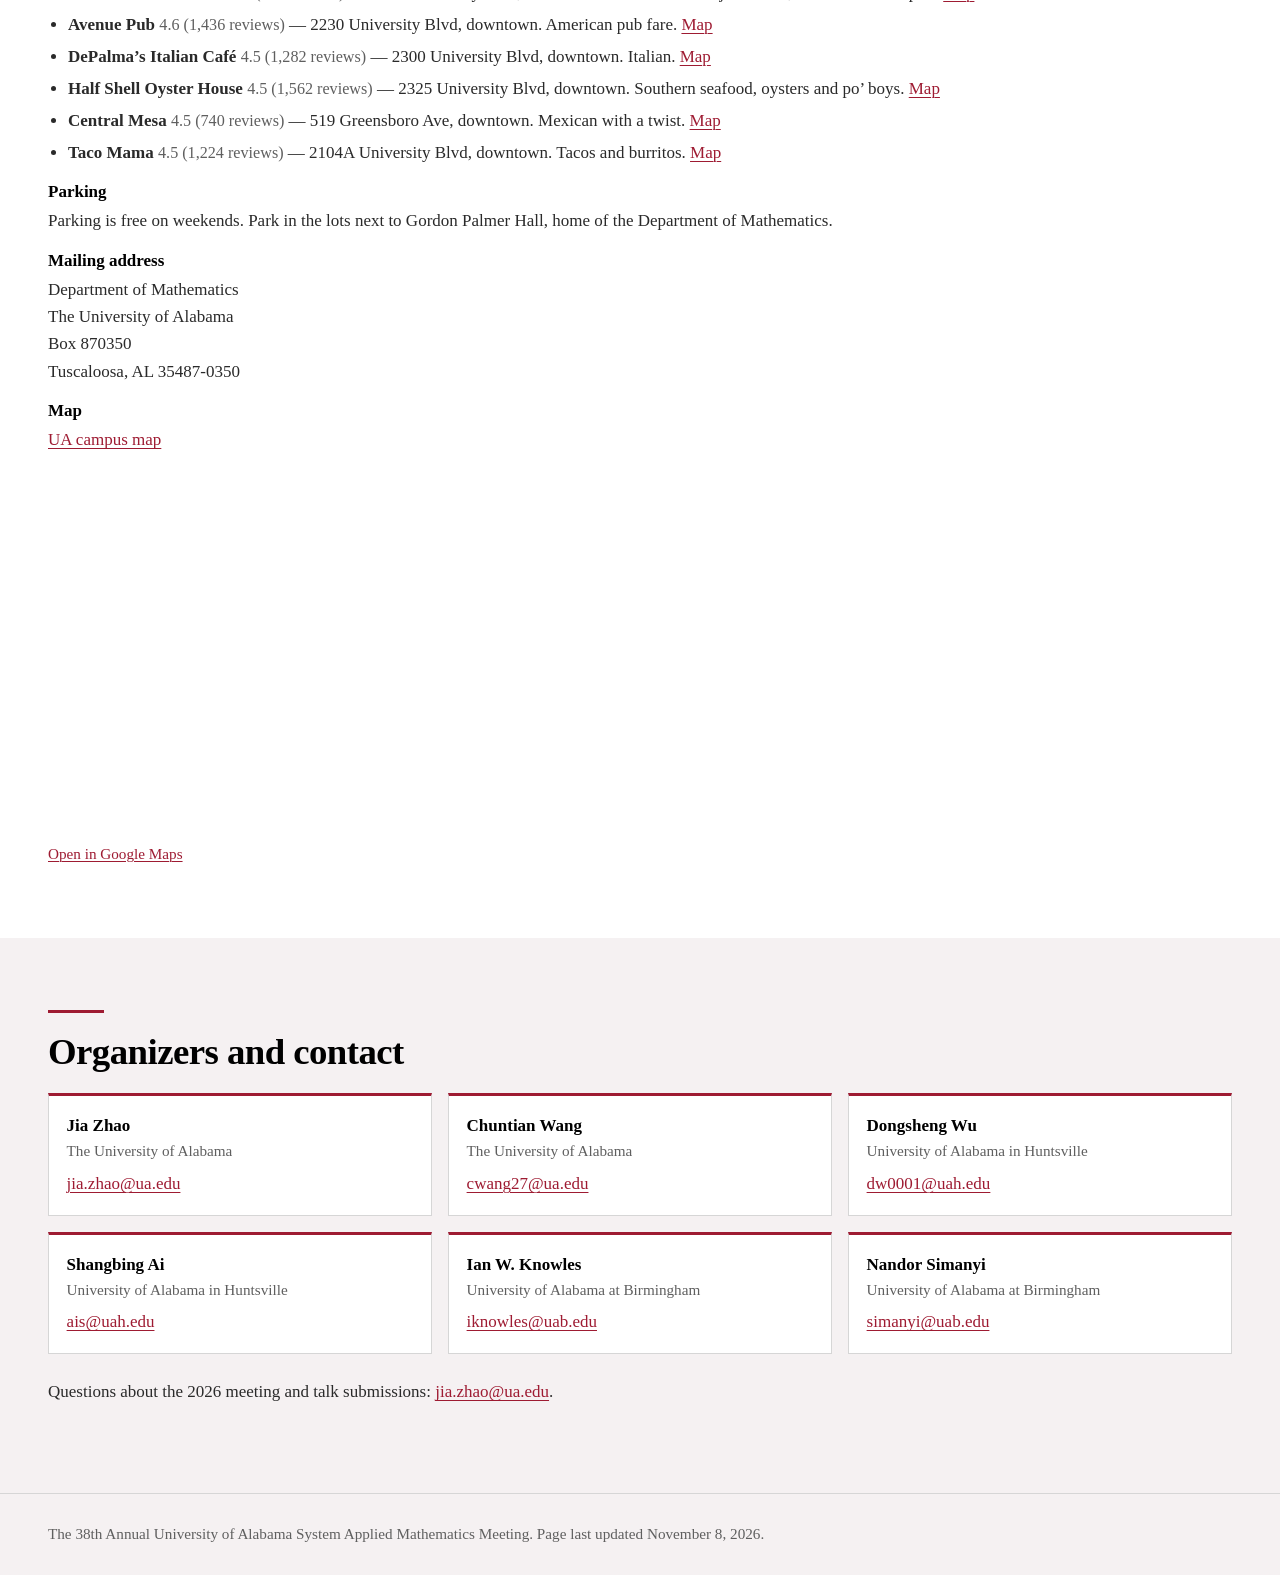
==== commit 5a82279a: "Add meeting history archive (1995–2026) Rebuild previous-meetings.html as a "Meeting history" page: " ====
--- a/index.html
+++ b/index.html
@@ -5,7 +5,7 @@
 <meta name="viewport" content="width=device-width, initial-scale=1">
 <title>UASAM 2026: The 38th Annual University of Alabama System Applied Mathematics Meeting</title>
 <meta name="description" content="The 38th Annual University of Alabama System Applied Mathematics Meeting, Saturday, November 7, 2026, at The University of Alabama, Tuscaloosa. Program, venue, and organizers.">
-<link rel="stylesheet" href="style.css?v=20261107c">
+<link rel="stylesheet" href="style.css?v=20261108">
 <!--
   HOW TO EDIT THIS PAGE
   Fields still to be filled in before announcing are marked with <span class="tbd">…</span>.
@@ -55,6 +55,7 @@
       <!-- <li><a href="#call-for-talks">Call for talks</a></li> -->
       <li><a href="#venue">Venue</a></li>
       <li><a href="#organizers">Organizers</a></li>
+      <li><a href="previous-meetings.html">Past meetings</a></li>
     </ul>
   </div>
 </nav>
@@ -218,7 +219,7 @@
 
 <footer class="band--tint">
   <div class="wrap">
-    <p>The 38th Annual University of Alabama System Applied Mathematics Meeting. Page last updated November 7, 2026.</p>
+    <p>The 38th Annual University of Alabama System Applied Mathematics Meeting. Page last updated November 8, 2026.</p>
   </div>
 </footer>
 
--- a/style.css
+++ b/style.css
@@ -385,6 +385,20 @@
   font-style: normal;
 }
 
+/* Meeting history page (previous-meetings.html) */
+
+.meeting { margin-top: 2.75rem; scroll-margin-top: var(--nav-height); }
+.meeting:first-of-type { margin-top: 0; }
+.meeting h3 { font-size: 1.35rem; margin-top: 0; }
+.unknown { color: var(--ink-muted); font-style: italic; }
+.schedule.history th[scope="row"] { width: 7rem; }
+.schedule.history tr.gap th,
+.schedule.history tr.gap td { color: var(--ink-muted); }
+@media (max-width: 34rem) {
+  .schedule.history th[scope="row"] { width: 4.5rem; }
+  .schedule.history td:nth-child(3) { font-size: 0.95rem; }
+}
+
 /* Previous meeting: talk list with collapsible abstracts */
 
 .talks {
